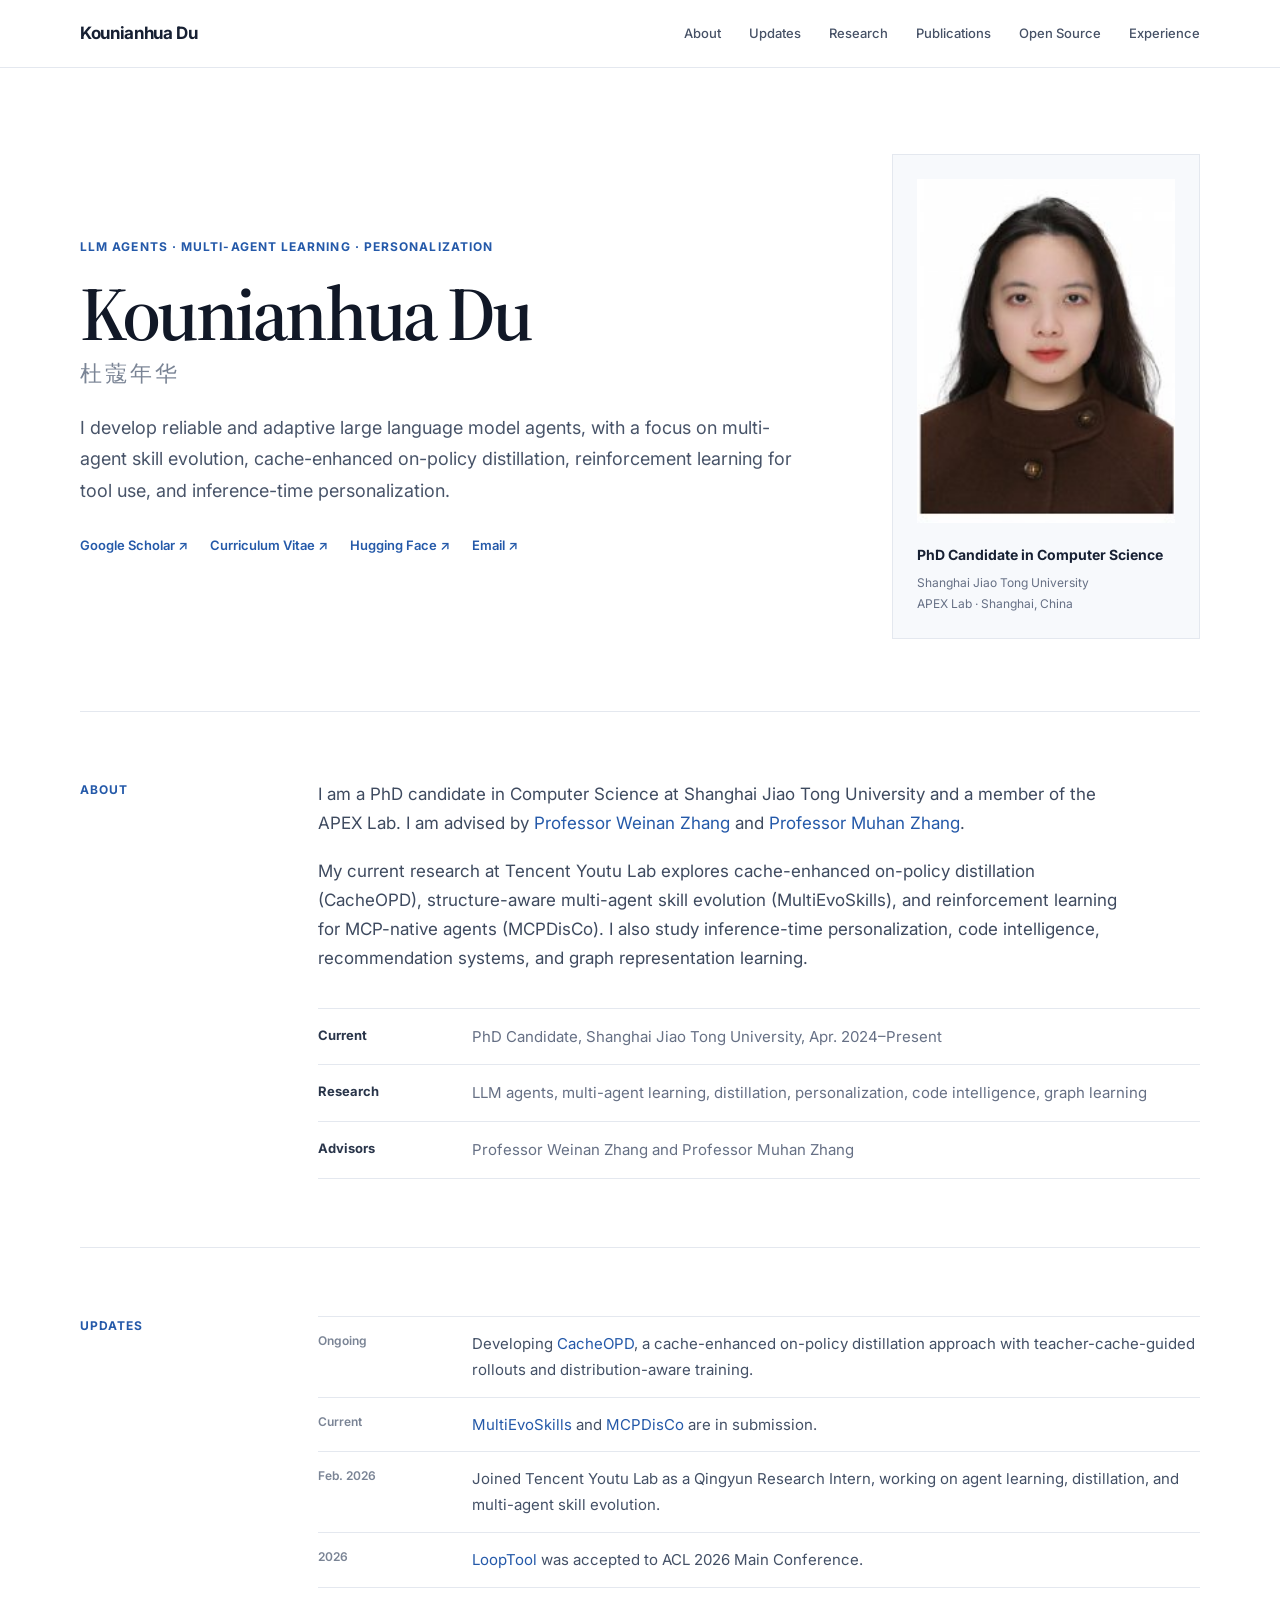
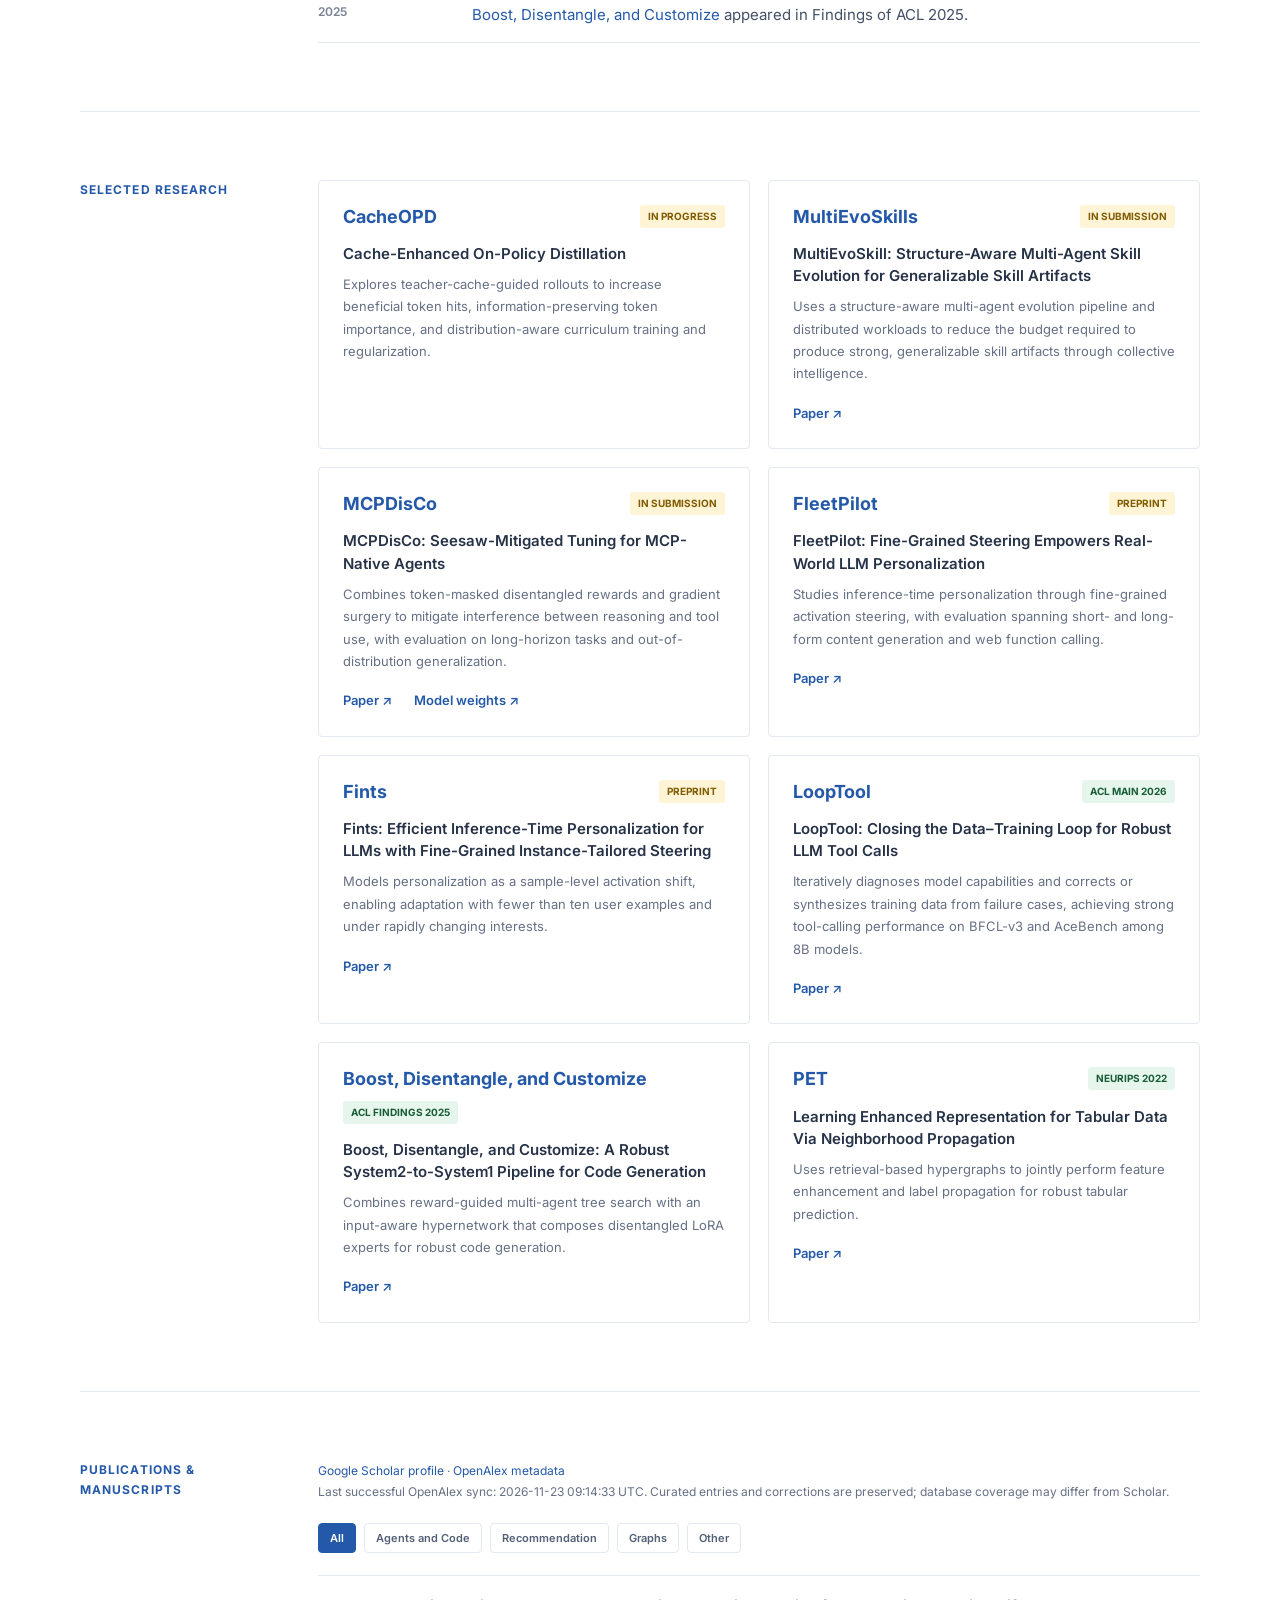
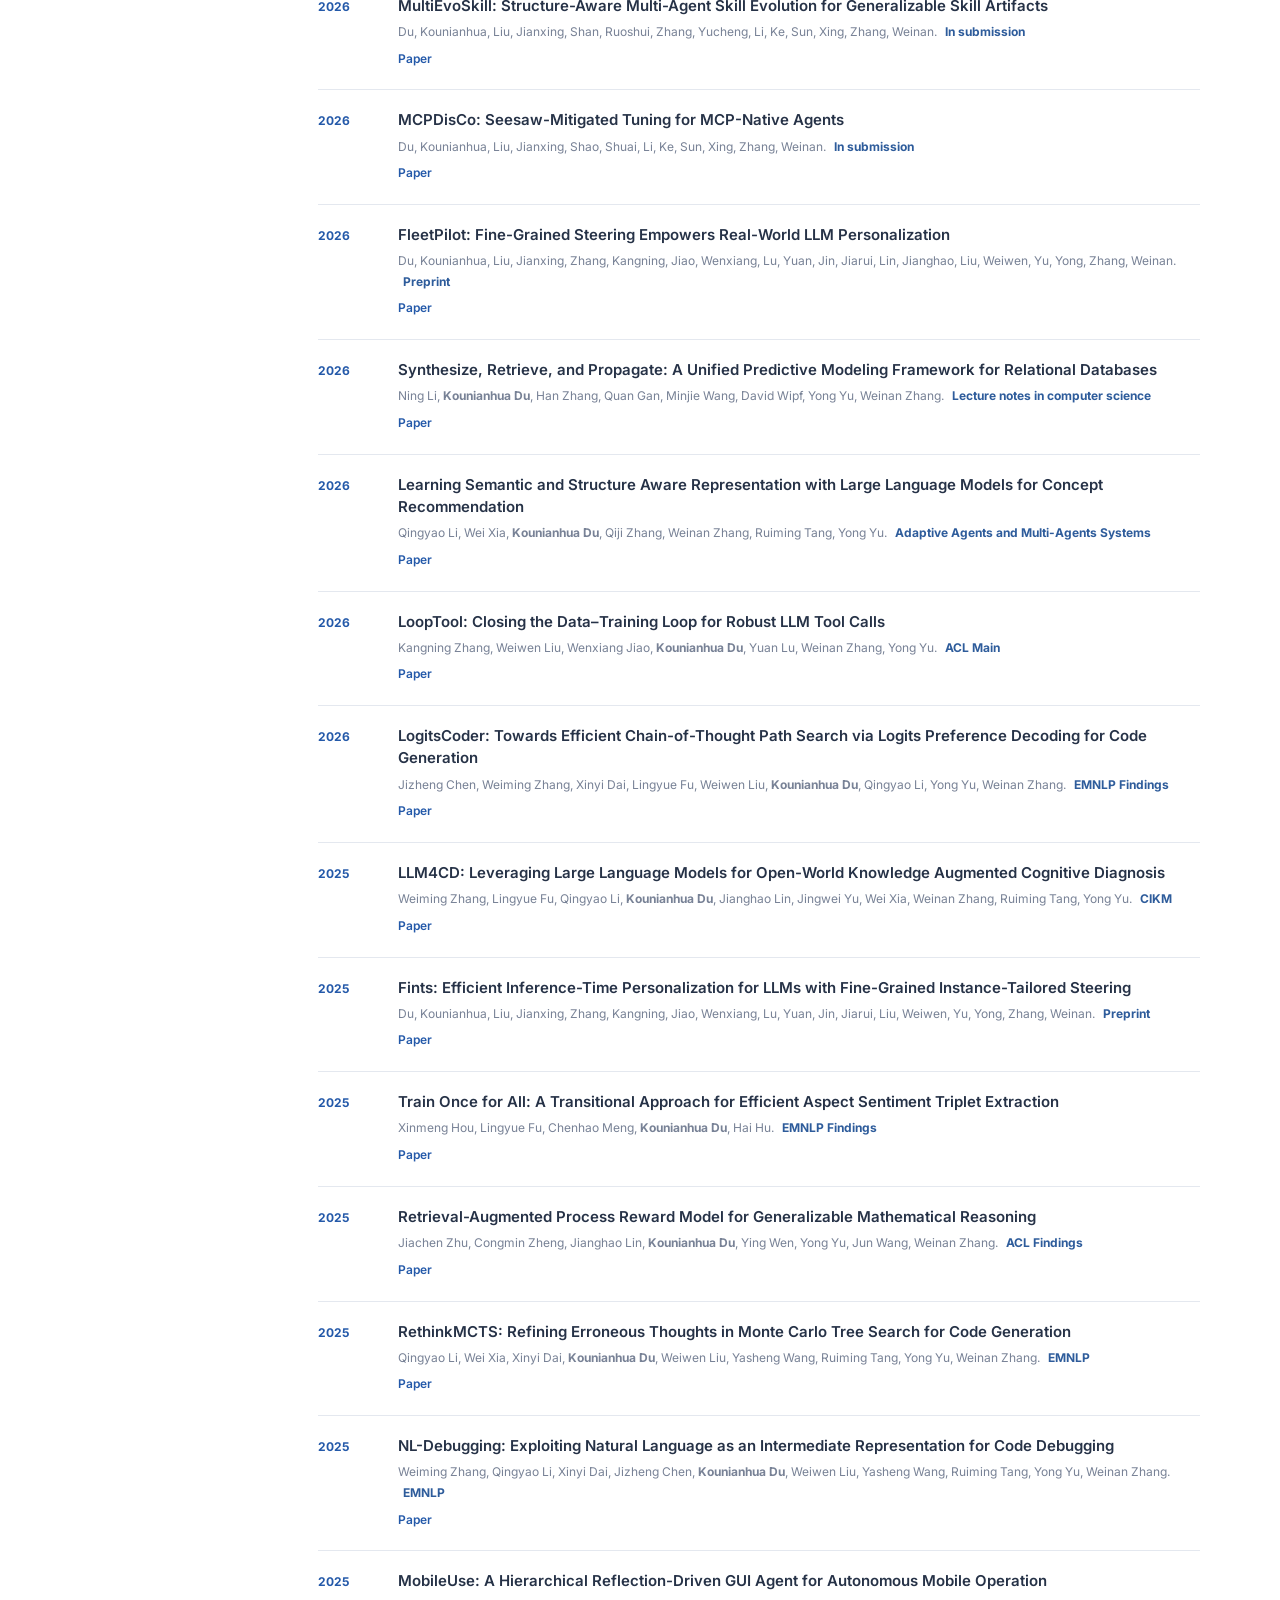
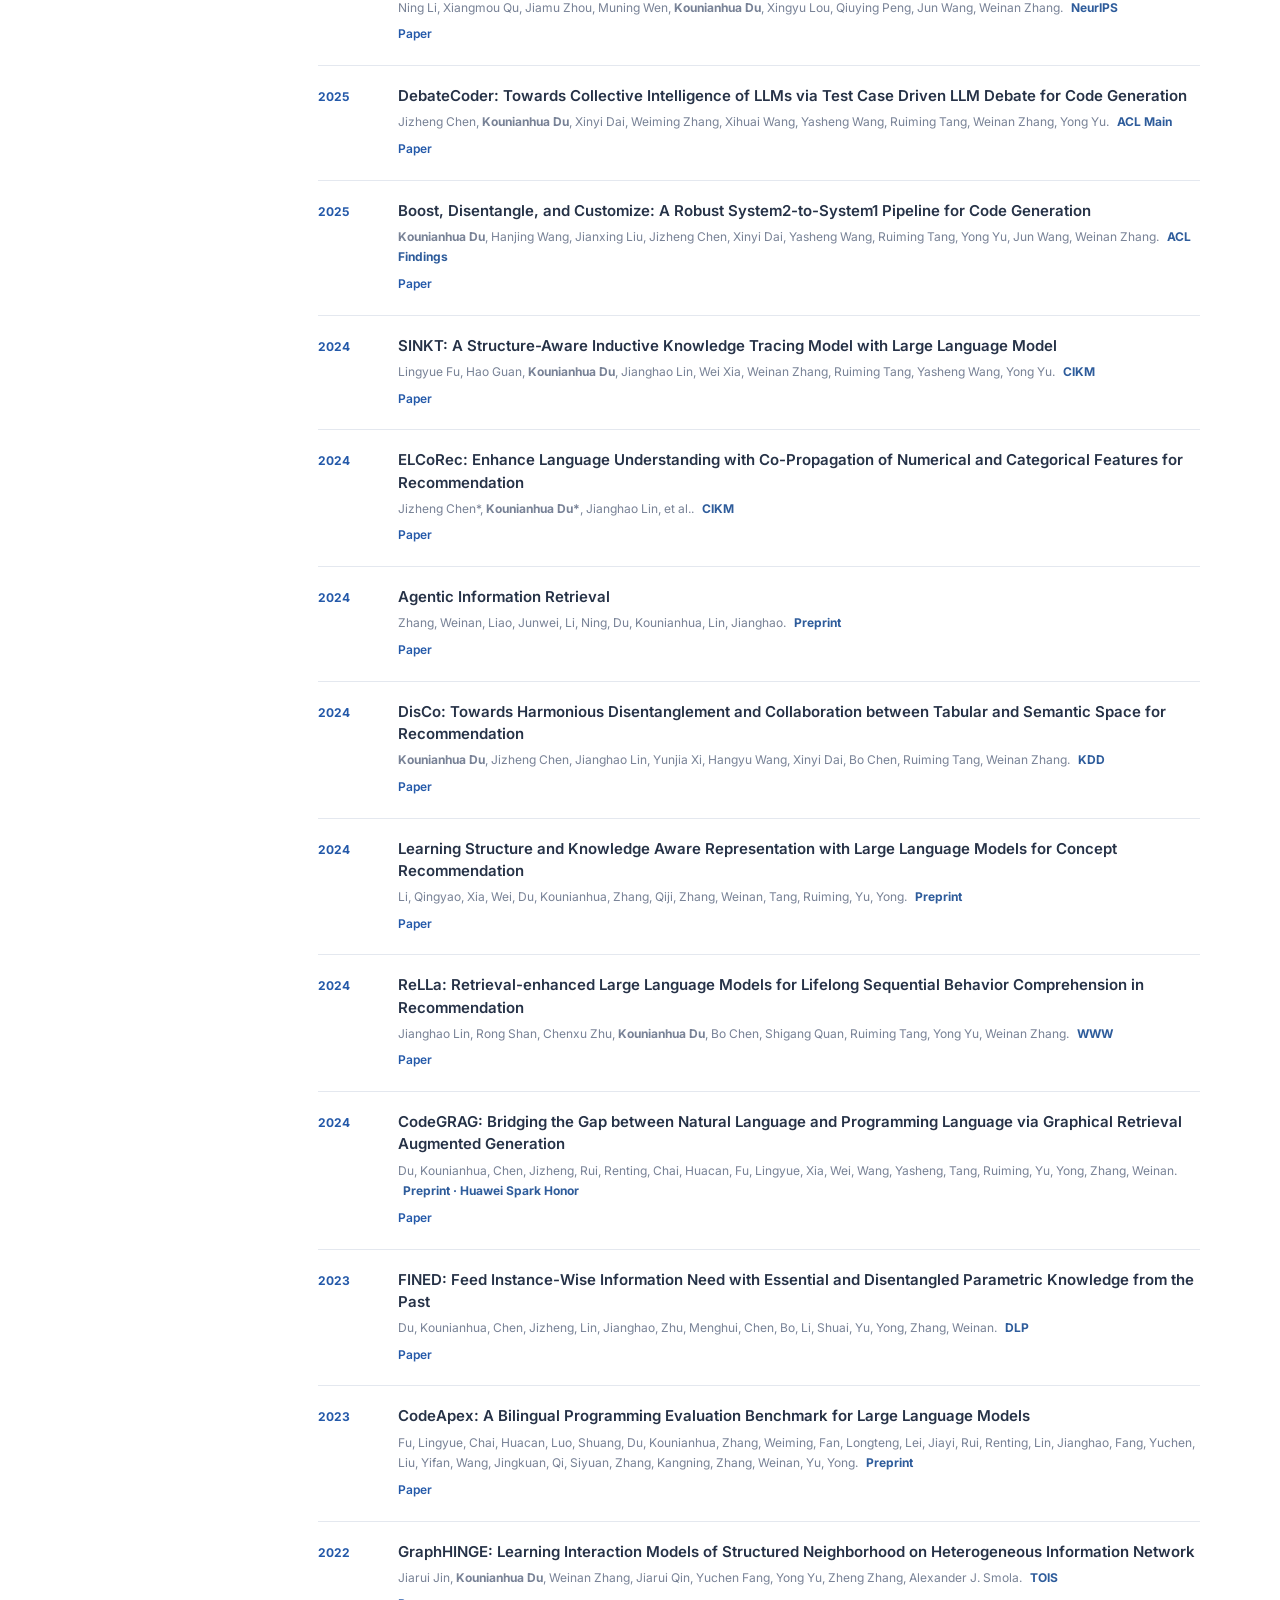
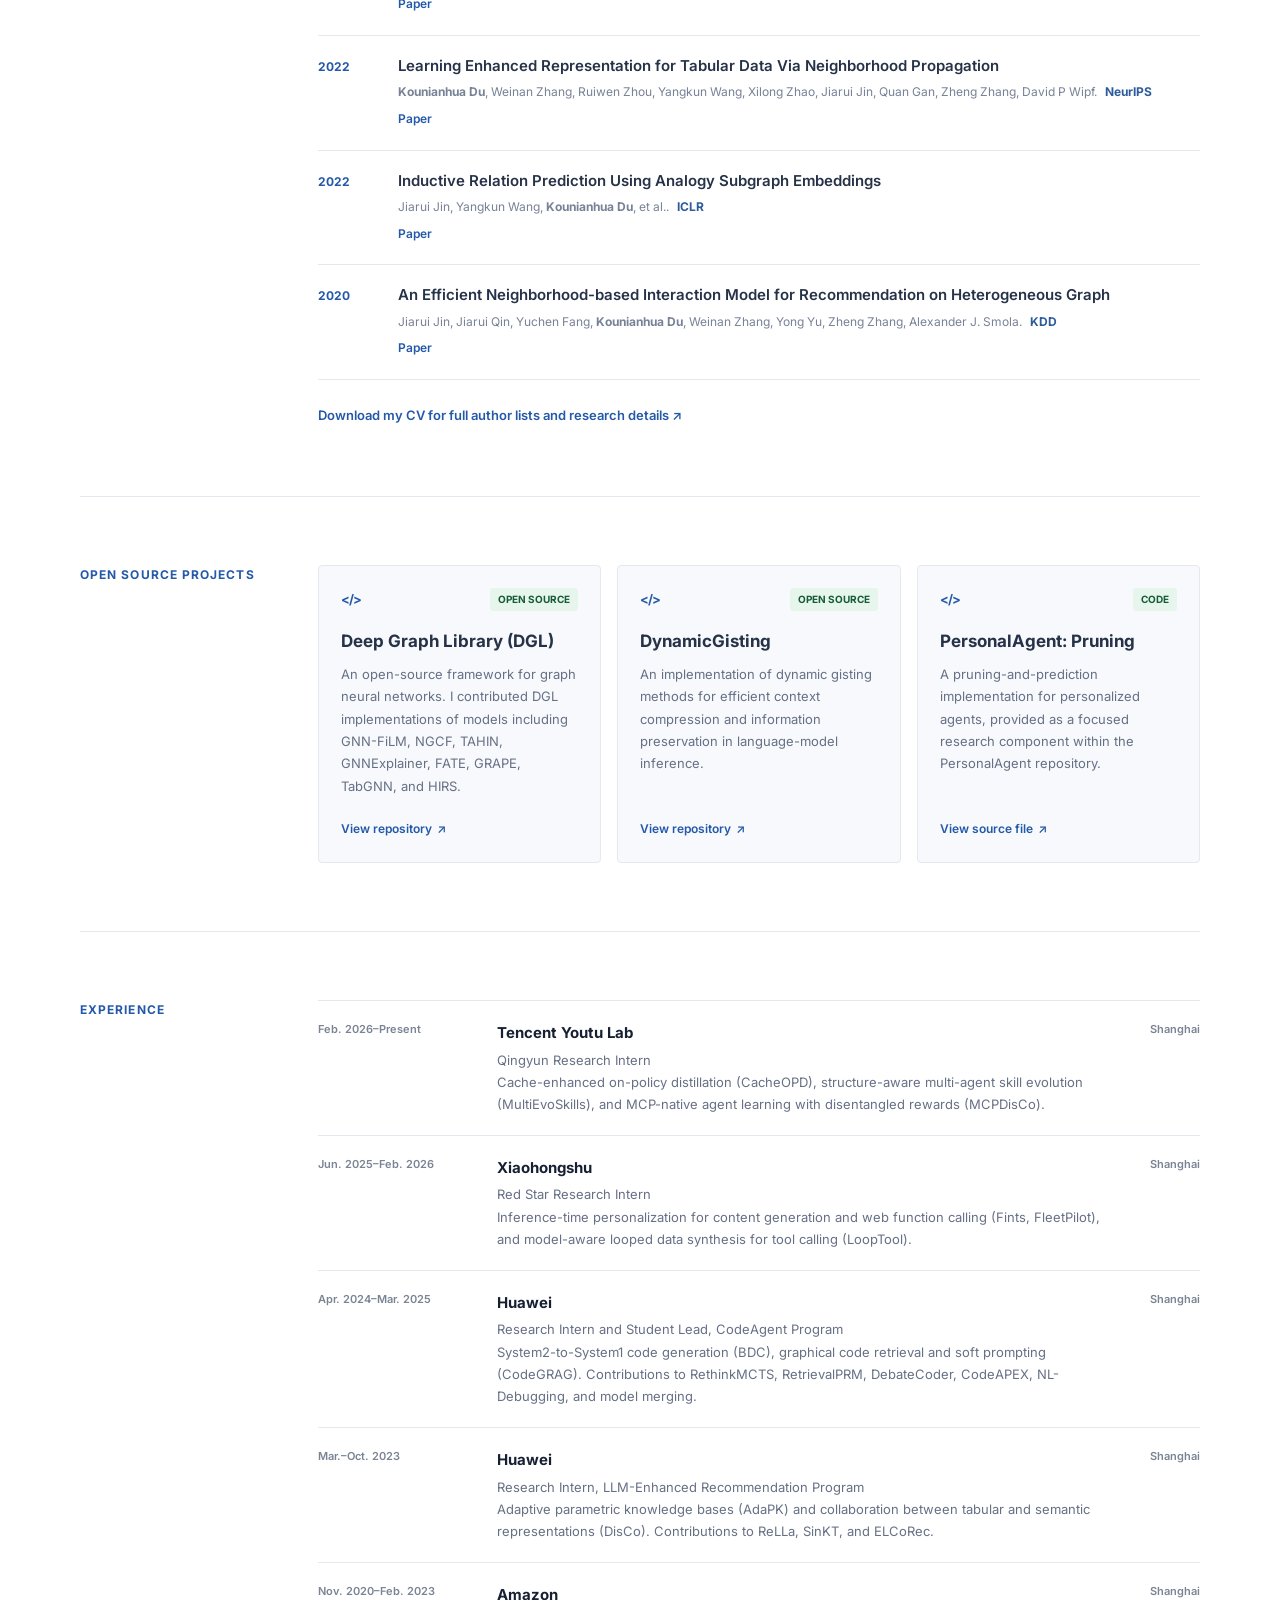
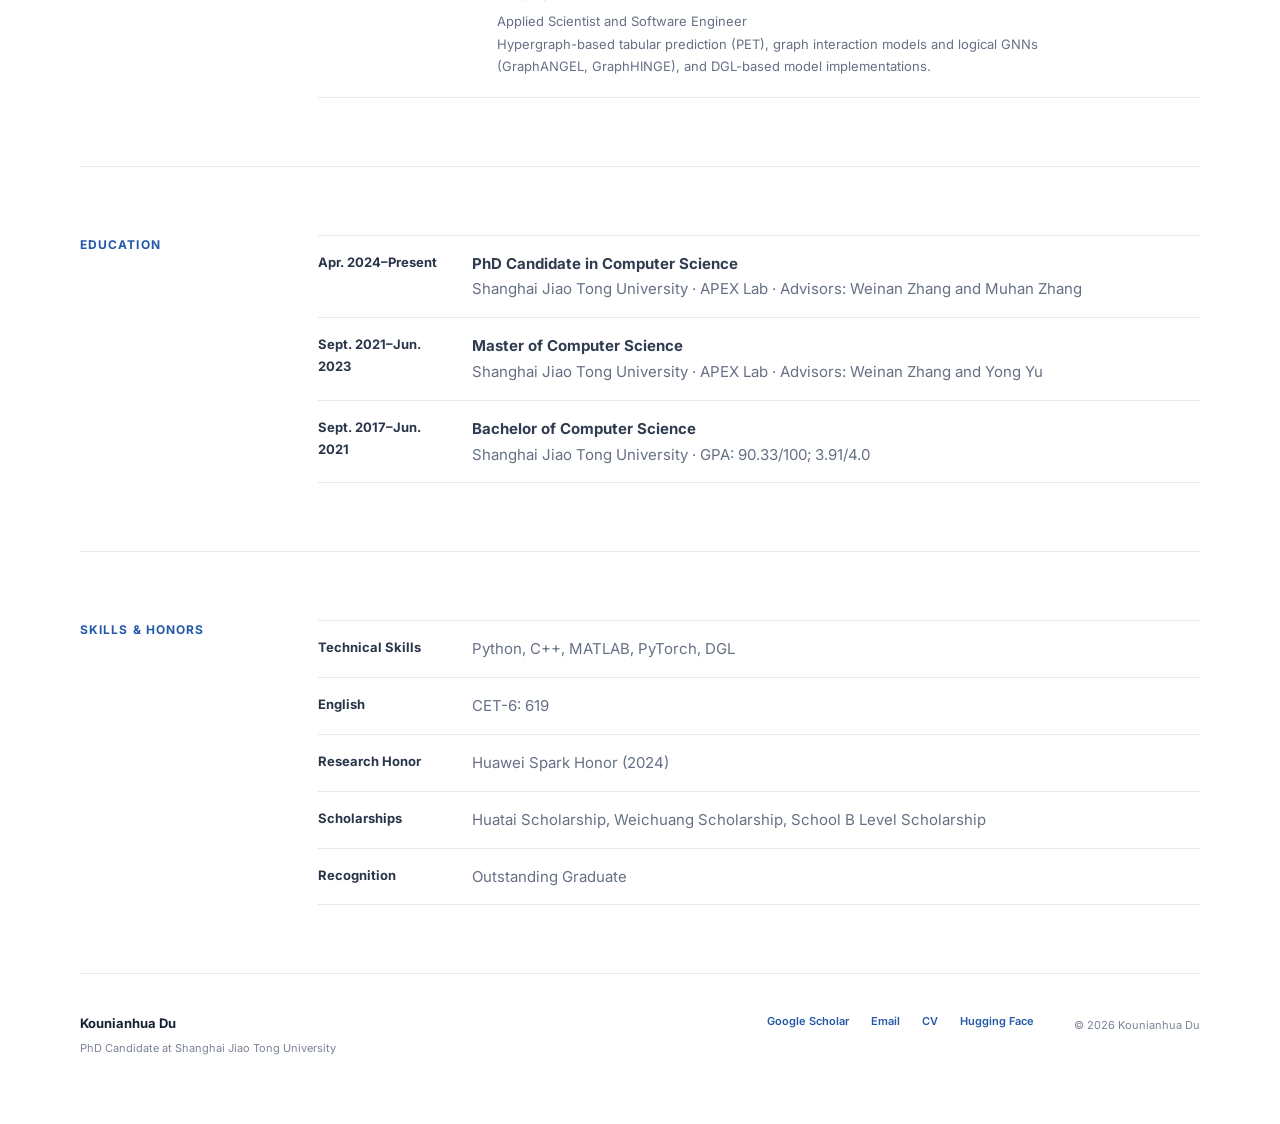
==== index.html @ 8c38c3d7 "Update publication metadata and static homepage" ====
<!doctype html>
<html lang="en">
<head>
  <meta charset="utf-8">
  <meta name="viewport" content="width=device-width,initial-scale=1">
  <meta name="description" content="Kounianhua Du is a PhD candidate in Computer Science at Shanghai Jiao Tong University. His research spans LLM agents, multi-agent skill evolution, on-policy distillation, inference-time personalization, code intelligence, recommendation, and graph learning.">
  <meta name="author" content="Kounianhua Du">
  <meta name="theme-color" content="#ffffff">
  <title>Kounianhua Du | PhD Candidate</title>
  <link rel="preconnect" href="https://fonts.googleapis.com">
  <link rel="preconnect" href="https://fonts.gstatic.com" crossorigin>
  <link href="https://fonts.googleapis.com/css2?family=Inter:wght@400;500;600;700&family=Source+Serif+4:opsz,wght@8..60,600&display=swap" rel="stylesheet">
  <link rel="stylesheet" href="styles.css">
</head>
<body>
  <a class="skip-link" href="#main">Skip to content</a>
  <header class="site-header">
    <div class="nav-shell">
      <a class="wordmark" href="#top">Kounianhua Du</a>
      <nav aria-label="Primary navigation">
        <a href="#about">About</a>
        <a href="#updates">Updates</a>
        <a href="#research">Research</a>
        <a href="#publications">Publications</a>
        <a href="#open-source">Open Source</a>
        <a href="#experience">Experience</a>
      </nav>
    </div>
  </header>

  <main id="main" class="page-shell">
    <section class="hero" id="top">
      <div class="hero-copy reveal">
        <p class="eyebrow">LLM Agents · Multi-Agent Learning · Personalization</p>
        <h1>Kounianhua Du</h1>
        <p class="name-cn">杜蔻年华</p>
        <p class="hero-lede">I develop reliable and adaptive large language model agents, with a focus on multi-agent skill evolution, cache-enhanced on-policy distillation, reinforcement learning for tool use, and inference-time personalization.</p>
        <div class="hero-links" aria-label="Profile links">
          <a href="https://scholar.google.com/citations?user=3iWnom0AAAAJ&amp;hl=en&amp;sortby=pubdate" target="_blank" rel="noreferrer">Google Scholar</a>
          <a href="assets/Kounianhua_Du_CV.pdf" target="_blank">Curriculum Vitae</a>
          <a href="https://huggingface.co/KounianhuaDu" target="_blank" rel="noreferrer">Hugging Face</a>
          <a href="mailto:kounianhuadu@sjtu.edu.cn">Email</a>
        </div>
      </div>
      <aside class="profile-card reveal" aria-label="Academic profile">
        <img class="profile-photo" src="assets/profile-photo.png" alt="Portrait of Kounianhua Du">
        <div>
          <strong>PhD Candidate in Computer Science</strong>
          <span>Shanghai Jiao Tong University</span>
          <span>APEX Lab · Shanghai, China</span>
        </div>
      </aside>
    </section>

    <section class="section-block" id="about">
      <div class="section-heading"><p>About</p></div>
      <div class="section-body about-body">
        <p>I am a PhD candidate in Computer Science at Shanghai Jiao Tong University and a member of the APEX Lab. I am advised by <a href="http://wnzhang.net/" target="_blank" rel="noreferrer">Professor Weinan Zhang</a> and <a href="https://muhanzhang.github.io/" target="_blank" rel="noreferrer">Professor Muhan Zhang</a>.</p>
        <p>My current research at Tencent Youtu Lab explores cache-enhanced on-policy distillation (CacheOPD), structure-aware multi-agent skill evolution (MultiEvoSkills), and reinforcement learning for MCP-native agents (MCPDisCo). I also study inference-time personalization, code intelligence, recommendation systems, and graph representation learning.</p>
        <div class="compact-list">
          <div><strong>Current</strong><span>PhD Candidate, Shanghai Jiao Tong University, Apr. 2024–Present</span></div>
          <div><strong>Research</strong><span>LLM agents, multi-agent learning, distillation, personalization, code intelligence, graph learning</span></div>
          <div><strong>Advisors</strong><span>Professor Weinan Zhang and Professor Muhan Zhang</span></div>
        </div>
      </div>
    </section>

    <section class="section-block" id="updates">
      <div class="section-heading"><p>Updates</p></div>
      <div class="section-body news-list">
        <article><time>Ongoing</time><p>Developing <a href="#cacheopd">CacheOPD</a>, a cache-enhanced on-policy distillation approach with teacher-cache-guided rollouts and distribution-aware training.</p></article>
        <article><time>Current</time><p><a href="#multievoskills">MultiEvoSkills</a> and <a href="https://arxiv.org/abs/2610.14956" target="_blank" rel="noreferrer">MCPDisCo</a> are in submission.</p></article>
        <article><time>Feb. 2026</time><p>Joined Tencent Youtu Lab as a Qingyun Research Intern, working on agent learning, distillation, and multi-agent skill evolution.</p></article>
        <article><time>2026</time><p><a href="https://arxiv.org/pdf/2511.09148" target="_blank" rel="noreferrer">LoopTool</a> was accepted to ACL 2026 Main Conference.</p></article>
        <article><time>2025</time><p><a href="https://arxiv.org/pdf/2502.12492" target="_blank" rel="noreferrer">Boost, Disentangle, and Customize</a> appeared in Findings of ACL 2025.</p></article>
      </div>
    </section>

    <section class="section-block" id="research">
      <div class="section-heading"><p>Selected Research</p></div>
      <div class="section-body projects-grid">
        <article class="project-card reveal" id="cacheopd">
          <div class="project-top"><h2>CacheOPD</h2><span class="tag preprint">In Progress</span></div>
          <p class="paper-title">Cache-Enhanced On-Policy Distillation</p>
          <p>Explores teacher-cache-guided rollouts to increase beneficial token hits, information-preserving token importance, and distribution-aware curriculum training and regularization.</p>
        </article>
        <article data-publication="multievoskills" class="project-card reveal" id="multievoskills">
          <div class="project-top"><h2>MultiEvoSkills</h2><span class="tag preprint">In submission</span></div>
          <p class="paper-title">MultiEvoSkill: Structure-Aware Multi-Agent Skill Evolution for Generalizable Skill Artifacts</p>
          <p>Uses a structure-aware multi-agent evolution pipeline and distributed workloads to reduce the budget required to produce strong, generalizable skill artifacts through collective intelligence.</p>
          <div class="inline-links"><a href="https://doi.org/10.48550/arxiv.2610.34260" target="_blank" rel="noreferrer">Paper</a></div>
        </article>
        <article data-publication="mcpdisco" class="project-card reveal">
          <div class="project-top"><h2>MCPDisCo</h2><span class="tag preprint">In submission</span></div>
          <p class="paper-title">MCPDisCo: Seesaw-Mitigated Tuning for MCP-Native Agents</p>
          <p>Combines token-masked disentangled rewards and gradient surgery to mitigate interference between reasoning and tool use, with evaluation on long-horizon tasks and out-of-distribution generalization.</p>
          <div class="inline-links"><a href="https://doi.org/10.48550/arxiv.2610.14956" target="_blank" rel="noreferrer">Paper</a><a href="https://huggingface.co/KounianhuaDu/MCP_rl" target="_blank" rel="noreferrer">Model weights</a></div>
        </article>
        <article data-publication="fleetpilot" class="project-card reveal">
          <div class="project-top"><h2>FleetPilot</h2><span class="tag preprint">Preprint</span></div>
          <p class="paper-title">FleetPilot: Fine-Grained Steering Empowers Real-World LLM Personalization</p>
          <p>Studies inference-time personalization through fine-grained activation steering, with evaluation spanning short- and long-form content generation and web function calling.</p>
          <div class="inline-links"><a href="https://doi.org/10.48550/arxiv.2610.14970" target="_blank" rel="noreferrer">Paper</a></div>
        </article>
        <article data-publication="fints" class="project-card reveal">
          <div class="project-top"><h2>Fints</h2><span class="tag preprint">Preprint</span></div>
          <p class="paper-title">Fints: Efficient Inference-Time Personalization for LLMs with Fine-Grained Instance-Tailored Steering</p>
          <p>Models personalization as a sample-level activation shift, enabling adaptation with fewer than ten user examples and under rapidly changing interests.</p>
          <div class="inline-links"><a href="https://doi.org/10.48550/arxiv.2510.27206" target="_blank" rel="noreferrer">Paper</a></div>
        </article>
        <article data-publication="looptool" class="project-card reveal">
          <div class="project-top"><h2>LoopTool</h2><span class="tag conference">ACL Main 2026</span></div>
          <p class="paper-title">LoopTool: Closing the Data–Training Loop for Robust LLM Tool Calls</p>
          <p>Iteratively diagnoses model capabilities and corrects or synthesizes training data from failure cases, achieving strong tool-calling performance on BFCL-v3 and AceBench among 8B models.</p>
          <div class="inline-links"><a href="https://doi.org/10.18653/v1/2026.acl-long.968" target="_blank" rel="noreferrer">Paper</a></div>
        </article>
        <article data-publication="bdc" class="project-card reveal">
          <div class="project-top"><h2>Boost, Disentangle, and Customize</h2><span class="tag conference">ACL Findings 2025</span></div>
          <p class="paper-title">Boost, Disentangle, and Customize: A Robust System2-to-System1 Pipeline for Code Generation</p>
          <p>Combines reward-guided multi-agent tree search with an input-aware hypernetwork that composes disentangled LoRA experts for robust code generation.</p>
          <div class="inline-links"><a href="https://doi.org/10.18653/v1/2025.findings-acl.833" target="_blank" rel="noreferrer">Paper</a></div>
        </article>
        <article data-publication="pet" class="project-card reveal">
          <div class="project-top"><h2>PET</h2><span class="tag conference">NeurIPS 2022</span></div>
          <p class="paper-title">Learning Enhanced Representation for Tabular Data Via Neighborhood Propagation</p>
          <p>Uses retrieval-based hypergraphs to jointly perform feature enhancement and label propagation for robust tabular prediction.</p>
          <div class="inline-links"><a href="https://doi.org/10.52202/068431-1191" target="_blank" rel="noreferrer">Paper</a></div>
        </article>
      </div>
    </section>

    <section class="section-block" id="publications">
      <div class="section-heading"><p>Publications &amp; Manuscripts</p></div>
      <div class="section-body">
        <p class="publication-source"><a href="https://scholar.google.com/citations?user=3iWnom0AAAAJ&amp;hl=en&amp;sortby=pubdate" target="_blank" rel="noreferrer">Google Scholar profile</a> · <a href="https://openalex.org/A5074618552" target="_blank" rel="noreferrer">OpenAlex metadata</a><br>Last successful OpenAlex sync: 2026-11-23 09:14:33 UTC. Curated entries and corrections are preserved; database coverage may differ from Scholar.</p>
        <div class="filters" role="group" aria-label="Filter publications">
          <button class="active" data-filter="all">All</button>
          <button data-filter="agents">Agents and Code</button>
          <button data-filter="recommendation">Recommendation</button>
          <button data-filter="graphs">Graphs</button>
          <button data-filter="other">Other</button>
        </div>
        <div class="publication-list">
          <article data-category="agents" data-publication-id="multievoskills"><time>2026</time><div><h3>MultiEvoSkill: Structure-Aware Multi-Agent Skill Evolution for Generalizable Skill Artifacts</h3><p>Du, Kounianhua, Liu, Jianxing, Shan, Ruoshui, Zhang, Yucheng, Li, Ke, Sun, Xing, Zhang, Weinan. <span>In submission</span></p><a href="https://doi.org/10.48550/arxiv.2610.34260" target="_blank" rel="noreferrer">Paper</a></div></article>
          <article data-category="agents" data-publication-id="mcpdisco"><time>2026</time><div><h3>MCPDisCo: Seesaw-Mitigated Tuning for MCP-Native Agents</h3><p>Du, Kounianhua, Liu, Jianxing, Shao, Shuai, Li, Ke, Sun, Xing, Zhang, Weinan. <span>In submission</span></p><a href="https://doi.org/10.48550/arxiv.2610.14956" target="_blank" rel="noreferrer">Paper</a></div></article>
          <article data-category="agents" data-publication-id="fleetpilot"><time>2026</time><div><h3>FleetPilot: Fine-Grained Steering Empowers Real-World LLM Personalization</h3><p>Du, Kounianhua, Liu, Jianxing, Zhang, Kangning, Jiao, Wenxiang, Lu, Yuan, Jin, Jiarui, Lin, Jianghao, Liu, Weiwen, Yu, Yong, Zhang, Weinan. <span>Preprint</span></p><a href="https://doi.org/10.48550/arxiv.2610.14970" target="_blank" rel="noreferrer">Paper</a></div></article>
          <article data-category="graphs" data-publication-id="W4416855228"><time>2026</time><div><h3>Synthesize, Retrieve, and Propagate: A Unified Predictive Modeling Framework for Relational Databases</h3><p>Ning Li, <strong>Kounianhua Du</strong>, Han Zhang, Quan Gan, Minjie Wang, David Wipf, Yong Yu, Weinan Zhang. <span>Lecture notes in computer science</span></p><a href="https://doi.org/10.1007/978-3-032-37670-1_33" target="_blank" rel="noreferrer">Paper</a></div></article>
          <article data-category="recommendation" data-publication-id="W7162258100"><time>2026</time><div><h3>Learning Semantic and Structure Aware Representation with Large Language Models for Concept Recommendation</h3><p>Qingyao Li, Wei Xia, <strong>Kounianhua Du</strong>, Qiji Zhang, Weinan Zhang, Ruiming Tang, Yong Yu. <span>Adaptive Agents and Multi-Agents Systems</span></p><a href="https://doi.org/10.65109/ckwm7360" target="_blank" rel="noreferrer">Paper</a></div></article>
          <article data-category="agents" data-publication-id="looptool"><time>2026</time><div><h3>LoopTool: Closing the Data–Training Loop for Robust LLM Tool Calls</h3><p>Kangning Zhang, Weiwen Liu, Wenxiang Jiao, <strong>Kounianhua Du</strong>, Yuan Lu, Weinan Zhang, Yong Yu. <span>ACL Main</span></p><a href="https://doi.org/10.18653/v1/2026.acl-long.968" target="_blank" rel="noreferrer">Paper</a></div></article>
          <article data-category="agents" data-publication-id="W7129447480"><time>2026</time><div><h3>LogitsCoder: Towards Efficient Chain-of-Thought Path Search via Logits Preference Decoding for Code Generation</h3><p>Jizheng Chen, Weiming Zhang, Xinyi Dai, Lingyue Fu, Weiwen Liu, <strong>Kounianhua Du</strong>, Qingyao Li, Yong Yu, Weinan Zhang. <span>EMNLP Findings</span></p><a href="https://doi.org/10.18653/2026.findings-emnlp.1527" target="_blank" rel="noreferrer">Paper</a></div></article>
          <article data-category="recommendation" data-publication-id="W4416017983"><time>2025</time><div><h3>LLM4CD: Leveraging Large Language Models for Open-World Knowledge Augmented Cognitive Diagnosis</h3><p>Weiming Zhang, Lingyue Fu, Qingyao Li, <strong>Kounianhua Du</strong>, Jianghao Lin, Jingwei Yu, Wei Xia, Weinan Zhang, Ruiming Tang, Yong Yu. <span>CIKM</span></p><a href="https://doi.org/10.1145/3746252.3761321" target="_blank" rel="noreferrer">Paper</a></div></article>
          <article data-category="agents" data-publication-id="fints"><time>2025</time><div><h3>Fints: Efficient Inference-Time Personalization for LLMs with Fine-Grained Instance-Tailored Steering</h3><p>Du, Kounianhua, Liu, Jianxing, Zhang, Kangning, Jiao, Wenxiang, Lu, Yuan, Jin, Jiarui, Liu, Weiwen, Yu, Yong, Zhang, Weinan. <span>Preprint</span></p><a href="https://doi.org/10.48550/arxiv.2510.27206" target="_blank" rel="noreferrer">Paper</a></div></article>
          <article data-category="other" data-publication-id="W4416035215"><time>2025</time><div><h3>Train Once for All: A Transitional Approach for Efficient Aspect Sentiment Triplet Extraction</h3><p>Xinmeng Hou, Lingyue Fu, Chenhao Meng, <strong>Kounianhua Du</strong>, Hai Hu. <span>EMNLP Findings</span></p><a href="https://doi.org/10.18653/v1/2025.findings-emnlp.355" target="_blank" rel="noreferrer">Paper</a></div></article>
          <article data-category="agents" data-publication-id="retrievalprm"><time>2025</time><div><h3>Retrieval-Augmented Process Reward Model for Generalizable Mathematical Reasoning</h3><p>Jiachen Zhu, Congmin Zheng, Jianghao Lin, <strong>Kounianhua Du</strong>, Ying Wen, Yong Yu, Jun Wang, Weinan Zhang. <span>ACL Findings</span></p><a href="https://doi.org/10.18653/v1/2025.findings-acl.444" target="_blank" rel="noreferrer">Paper</a></div></article>
          <article data-category="agents" data-publication-id="rethinkmcts"><time>2025</time><div><h3>RethinkMCTS: Refining Erroneous Thoughts in Monte Carlo Tree Search for Code Generation</h3><p>Qingyao Li, Wei Xia, Xinyi Dai, <strong>Kounianhua Du</strong>, Weiwen Liu, Yasheng Wang, Ruiming Tang, Yong Yu, Weinan Zhang. <span>EMNLP</span></p><a href="https://doi.org/10.18653/v1/2025.emnlp-main.410" target="_blank" rel="noreferrer">Paper</a></div></article>
          <article data-category="agents" data-publication-id="nl-debugging"><time>2025</time><div><h3>NL-Debugging: Exploiting Natural Language as an Intermediate Representation for Code Debugging</h3><p>Weiming Zhang, Qingyao Li, Xinyi Dai, Jizheng Chen, <strong>Kounianhua Du</strong>, Weiwen Liu, Yasheng Wang, Ruiming Tang, Yong Yu, Weinan Zhang. <span>EMNLP</span></p><a href="https://doi.org/10.18653/v1/2025.emnlp-main.80" target="_blank" rel="noreferrer">Paper</a></div></article>
          <article data-category="agents" data-publication-id="mobileuse"><time>2025</time><div><h3>MobileUse: A Hierarchical Reflection-Driven GUI Agent for Autonomous Mobile Operation</h3><p>Ning Li, Xiangmou Qu, Jiamu Zhou, Muning Wen, <strong>Kounianhua Du</strong>, Xingyu Lou, Qiuying Peng, Jun Wang, Weinan Zhang. <span>NeurIPS</span></p><a href="https://doi.org/10.52202/085713-1347" target="_blank" rel="noreferrer">Paper</a></div></article>
          <article data-category="agents" data-publication-id="debatecoder"><time>2025</time><div><h3>DebateCoder: Towards Collective Intelligence of LLMs via Test Case Driven LLM Debate for Code Generation</h3><p>Jizheng Chen, <strong>Kounianhua Du</strong>, Xinyi Dai, Weiming Zhang, Xihuai Wang, Yasheng Wang, Ruiming Tang, Weinan Zhang, Yong Yu. <span>ACL Main</span></p><a href="https://doi.org/10.18653/v1/2025.acl-long.589" target="_blank" rel="noreferrer">Paper</a></div></article>
          <article data-category="agents" data-publication-id="bdc"><time>2025</time><div><h3>Boost, Disentangle, and Customize: A Robust System2-to-System1 Pipeline for Code Generation</h3><p><strong>Kounianhua Du</strong>, Hanjing Wang, Jianxing Liu, Jizheng Chen, Xinyi Dai, Yasheng Wang, Ruiming Tang, Yong Yu, Jun Wang, Weinan Zhang. <span>ACL Findings</span></p><a href="https://doi.org/10.18653/v1/2025.findings-acl.833" target="_blank" rel="noreferrer">Paper</a></div></article>
          <article data-category="recommendation" data-publication-id="sinkt"><time>2024</time><div><h3>SINKT: A Structure-Aware Inductive Knowledge Tracing Model with Large Language Model</h3><p>Lingyue Fu, Hao Guan, <strong>Kounianhua Du</strong>, Jianghao Lin, Wei Xia, Weinan Zhang, Ruiming Tang, Yasheng Wang, Yong Yu. <span>CIKM</span></p><a href="https://doi.org/10.1145/3627673.3679760" target="_blank" rel="noreferrer">Paper</a></div></article>
          <article data-category="recommendation" data-publication-id="elcorec"><time>2024</time><div><h3>ELCoRec: Enhance Language Understanding with Co-Propagation of Numerical and Categorical Features for Recommendation</h3><p>Jizheng Chen*, <strong>Kounianhua Du*</strong>, Jianghao Lin, et al.. <span>CIKM</span></p><a href="https://doi.org/10.1145/3627673.3679789" target="_blank" rel="noreferrer">Paper</a></div></article>
          <article data-category="agents" data-publication-id="agentic-ir"><time>2024</time><div><h3>Agentic Information Retrieval</h3><p>Zhang, Weinan, Liao, Junwei, Li, Ning, Du, Kounianhua, Lin, Jianghao. <span>Preprint</span></p><a href="https://doi.org/10.48550/arxiv.2410.09713" target="_blank" rel="noreferrer">Paper</a></div></article>
          <article data-category="recommendation" data-publication-id="disco"><time>2024</time><div><h3>DisCo: Towards Harmonious Disentanglement and Collaboration between Tabular and Semantic Space for Recommendation</h3><p><strong>Kounianhua Du</strong>, Jizheng Chen, Jianghao Lin, Yunjia Xi, Hangyu Wang, Xinyi Dai, Bo Chen, Ruiming Tang, Weinan Zhang. <span>KDD</span></p><a href="https://doi.org/10.1145/3637528.3672008" target="_blank" rel="noreferrer">Paper</a></div></article>
          <article data-category="recommendation" data-publication-id="W4398230050"><time>2024</time><div><h3>Learning Structure and Knowledge Aware Representation with Large Language Models for Concept Recommendation</h3><p>Li, Qingyao, Xia, Wei, Du, Kounianhua, Zhang, Qiji, Zhang, Weinan, Tang, Ruiming, Yu, Yong. <span>Preprint</span></p><a href="https://doi.org/10.48550/arxiv.2405.12442" target="_blank" rel="noreferrer">Paper</a></div></article>
          <article data-category="recommendation" data-publication-id="rella"><time>2024</time><div><h3>ReLLa: Retrieval-enhanced Large Language Models for Lifelong Sequential Behavior Comprehension in Recommendation</h3><p>Jianghao Lin, Rong Shan, Chenxu Zhu, <strong>Kounianhua Du</strong>, Bo Chen, Shigang Quan, Ruiming Tang, Yong Yu, Weinan Zhang. <span>WWW</span></p><a href="https://doi.org/10.1145/3589334.3645467" target="_blank" rel="noreferrer">Paper</a></div></article>
          <article data-category="agents" data-publication-id="codegrag"><time>2024</time><div><h3>CodeGRAG: Bridging the Gap between Natural Language and Programming Language via Graphical Retrieval Augmented Generation</h3><p>Du, Kounianhua, Chen, Jizheng, Rui, Renting, Chai, Huacan, Fu, Lingyue, Xia, Wei, Wang, Yasheng, Tang, Ruiming, Yu, Yong, Zhang, Weinan. <span>Preprint · Huawei Spark Honor</span></p><a href="https://doi.org/10.48550/arxiv.2405.02355" target="_blank" rel="noreferrer">Paper</a></div></article>
          <article data-category="recommendation" data-publication-id="fined"><time>2023</time><div><h3>FINED: Feed Instance-Wise Information Need with Essential and Disentangled Parametric Knowledge from the Past</h3><p>Du, Kounianhua, Chen, Jizheng, Lin, Jianghao, Zhu, Menghui, Chen, Bo, Li, Shuai, Yu, Yong, Zhang, Weinan. <span>DLP</span></p><a href="https://doi.org/10.48550/arxiv.2406.00012" target="_blank" rel="noreferrer">Paper</a></div></article>
          <article data-category="agents" data-publication-id="codeapex"><time>2023</time><div><h3>CodeApex: A Bilingual Programming Evaluation Benchmark for Large Language Models</h3><p>Fu, Lingyue, Chai, Huacan, Luo, Shuang, Du, Kounianhua, Zhang, Weiming, Fan, Longteng, Lei, Jiayi, Rui, Renting, Lin, Jianghao, Fang, Yuchen, Liu, Yifan, Wang, Jingkuan, Qi, Siyuan, Zhang, Kangning, Zhang, Weinan, Yu, Yong. <span>Preprint</span></p><a href="https://doi.org/10.48550/arxiv.2309.01940" target="_blank" rel="noreferrer">Paper</a></div></article>
          <article data-category="graphs" data-publication-id="graphhinge"><time>2022</time><div><h3>GraphHINGE: Learning Interaction Models of Structured Neighborhood on Heterogeneous Information Network</h3><p>Jiarui Jin, <strong>Kounianhua Du</strong>, Weinan Zhang, Jiarui Qin, Yuchen Fang, Yong Yu, Zheng Zhang, Alexander J. Smola. <span>TOIS</span></p><a href="https://doi.org/10.1145/3472956" target="_blank" rel="noreferrer">Paper</a></div></article>
          <article data-category="graphs" data-publication-id="pet"><time>2022</time><div><h3>Learning Enhanced Representation for Tabular Data Via Neighborhood Propagation</h3><p><strong>Kounianhua Du</strong>, Weinan Zhang, Ruiwen Zhou, Yangkun Wang, Xilong Zhao, Jiarui Jin, Quan Gan, Zheng Zhang, David P Wipf. <span>NeurIPS</span></p><a href="https://doi.org/10.52202/068431-1191" target="_blank" rel="noreferrer">Paper</a></div></article>
          <article data-category="graphs" data-publication-id="graphangel"><time>2022</time><div><h3>Inductive Relation Prediction Using Analogy Subgraph Embeddings</h3><p>Jiarui Jin, Yangkun Wang, <strong>Kounianhua Du</strong>, et al.. <span>ICLR</span></p><a href="https://openreview.net/pdf?id=PTRo58zPt3P" target="_blank" rel="noreferrer">Paper</a></div></article>
          <article data-category="graphs" data-publication-id="graph-interaction"><time>2020</time><div><h3>An Efficient Neighborhood-based Interaction Model for Recommendation on Heterogeneous Graph</h3><p>Jiarui Jin, Jiarui Qin, Yuchen Fang, <strong>Kounianhua Du</strong>, Weinan Zhang, Yong Yu, Zheng Zhang, Alexander J. Smola. <span>KDD</span></p><a href="https://doi.org/10.1145/3394486.3403050" target="_blank" rel="noreferrer">Paper</a></div></article>
        </div>
        <p class="section-link"><a href="assets/Kounianhua_Du_CV.pdf" target="_blank">Download my CV for full author lists and research details</a></p>
      </div>
    </section>

    <section class="section-block" id="open-source">
      <div class="section-heading"><p>Open Source Projects</p></div>
      <div class="section-body repository-grid">
        <article class="repository-card reveal">
          <div class="repository-header">
            <span class="repo-icon" aria-hidden="true">&lt;/&gt;</span>
            <span class="tag open-source-tag">Open Source</span>
          </div>
          <h2>Deep Graph Library (DGL)</h2>
          <p>An open-source framework for graph neural networks. I contributed DGL implementations of models including GNN-FiLM, NGCF, TAHIN, GNNExplainer, FATE, GRAPE, TabGNN, and HIRS.</p>
          <a class="repo-link" href="https://github.com/dmlc/dgl" target="_blank" rel="noreferrer">View repository <span aria-hidden="true">↗</span></a>
        </article>
        <article class="repository-card reveal">
          <div class="repository-header">
            <span class="repo-icon" aria-hidden="true">&lt;/&gt;</span>
            <span class="tag open-source-tag">Open Source</span>
          </div>
          <h2>DynamicGisting</h2>
          <p>An implementation of dynamic gisting methods for efficient context compression and information preservation in language-model inference.</p>
          <a class="repo-link" href="https://github.com/KounianhuaDu/DynamicGisting" target="_blank" rel="noreferrer">View repository <span aria-hidden="true">↗</span></a>
        </article>
        <article class="repository-card reveal">
          <div class="repository-header">
            <span class="repo-icon" aria-hidden="true">&lt;/&gt;</span>
            <span class="tag open-source-tag">Code</span>
          </div>
          <h2>PersonalAgent: Pruning</h2>
          <p>A pruning-and-prediction implementation for personalized agents, provided as a focused research component within the PersonalAgent repository.</p>
          <a class="repo-link" href="https://github.com/KounianhuaDu/PersonalAgent/blob/master/prune_and_predict.py" target="_blank" rel="noreferrer">View source file <span aria-hidden="true">↗</span></a>
        </article>
      </div>
    </section>

    <section class="section-block" id="experience">
      <div class="section-heading"><p>Experience</p></div>
      <div class="section-body experience-list">
        <article><time>Feb. 2026–Present</time><div><h2>Tencent Youtu Lab</h2><p>Qingyun Research Intern</p><p>Cache-enhanced on-policy distillation (CacheOPD), structure-aware multi-agent skill evolution (MultiEvoSkills), and MCP-native agent learning with disentangled rewards (MCPDisCo).</p></div><span>Shanghai</span></article>
        <article><time>Jun. 2025–Feb. 2026</time><div><h2>Xiaohongshu</h2><p>Red Star Research Intern</p><p>Inference-time personalization for content generation and web function calling (Fints, FleetPilot), and model-aware looped data synthesis for tool calling (LoopTool).</p></div><span>Shanghai</span></article>
        <article><time>Apr. 2024–Mar. 2025</time><div><h2>Huawei</h2><p>Research Intern and Student Lead, CodeAgent Program</p><p>System2-to-System1 code generation (BDC), graphical code retrieval and soft prompting (CodeGRAG). Contributions to RethinkMCTS, RetrievalPRM, DebateCoder, CodeAPEX, NL-Debugging, and model merging.</p></div><span>Shanghai</span></article>
        <article><time>Mar.–Oct. 2023</time><div><h2>Huawei</h2><p>Research Intern, LLM-Enhanced Recommendation Program</p><p>Adaptive parametric knowledge bases (AdaPK) and collaboration between tabular and semantic representations (DisCo). Contributions to ReLLa, SinKT, and ELCoRec.</p></div><span>Shanghai</span></article>
        <article><time>Nov. 2020–Feb. 2023</time><div><h2>Amazon</h2><p>Applied Scientist and Software Engineer</p><p>Hypergraph-based tabular prediction (PET), graph interaction models and logical GNNs (GraphANGEL, GraphHINGE), and DGL-based model implementations.</p></div><span>Shanghai</span></article>
      </div>
    </section>

    <section class="section-block" id="education">
      <div class="section-heading"><p>Education</p></div>
      <div class="section-body compact-list education-list">
        <div><strong>Apr. 2024–Present</strong><span><b>PhD Candidate in Computer Science</b><br>Shanghai Jiao Tong University · APEX Lab · Advisors: Weinan Zhang and Muhan Zhang</span></div>
        <div><strong>Sept. 2021–Jun. 2023</strong><span><b>Master of Computer Science</b><br>Shanghai Jiao Tong University · APEX Lab · Advisors: Weinan Zhang and Yong Yu</span></div>
        <div><strong>Sept. 2017–Jun. 2021</strong><span><b>Bachelor of Computer Science</b><br>Shanghai Jiao Tong University · GPA: 90.33/100; 3.91/4.0</span></div>
      </div>
    </section>

    <section class="section-block" id="skills-honors">
      <div class="section-heading"><p>Skills &amp; Honors</p></div>
      <div class="section-body compact-list education-list">
        <div><strong>Technical Skills</strong><span>Python, C++, MATLAB, PyTorch, DGL</span></div>
        <div><strong>English</strong><span>CET-6: 619</span></div>
        <div><strong>Research Honor</strong><span>Huawei Spark Honor (2024)</span></div>
        <div><strong>Scholarships</strong><span>Huatai Scholarship, Weichuang Scholarship, School B Level Scholarship</span></div>
        <div><strong>Recognition</strong><span>Outstanding Graduate</span></div>
      </div>
    </section>
  </main>

  <footer class="site-footer">
    <div><strong>Kounianhua Du</strong><p>PhD Candidate at Shanghai Jiao Tong University</p></div>
    <div class="footer-links"><a href="https://scholar.google.com/citations?user=3iWnom0AAAAJ&amp;hl=en&amp;sortby=pubdate" target="_blank" rel="noreferrer">Google Scholar</a><a href="mailto:kounianhuadu@sjtu.edu.cn">Email</a><a href="assets/Kounianhua_Du_CV.pdf" target="_blank">CV</a><a href="https://huggingface.co/KounianhuaDu" target="_blank" rel="noreferrer">Hugging Face</a></div>
    <p>© <span id="year"></span> Kounianhua Du</p>
  </footer>
  <script src="script.js"></script>
</body>
</html>
---- styles.css ----
:root {
  --ink: #172033;
  --muted: #667085;
  --blue: #2459a9;
  --blue-dark: #173f7a;
  --blue-soft: #eff5ff;
  --line: #e4e8ef;
  --surface: #f7f9fc;
  --white: #ffffff;
  --serif: "Source Serif 4", Georgia, serif;
  --sans: "Inter", Arial, sans-serif;
}

* { box-sizing: border-box; }
html { scroll-behavior: smooth; scroll-padding-top: 82px; }
body { margin: 0; background: var(--white); color: var(--ink); font: 15px/1.72 var(--sans); }
a { color: var(--blue); text-decoration: none; }
a:hover { color: var(--blue-dark); text-decoration: underline; text-underline-offset: 3px; }
a:focus-visible, button:focus-visible { outline: 3px solid #8bb8ff; outline-offset: 3px; }
.skip-link { position: fixed; top: -60px; left: 18px; z-index: 100; padding: 10px 14px; background: var(--ink); color: white; }
.skip-link:focus { top: 12px; }

.site-header { position: sticky; top: 0; z-index: 30; height: 68px; background: rgba(255,255,255,.95); border-bottom: 1px solid var(--line); backdrop-filter: blur(10px); }
.nav-shell { width: min(1120px, calc(100% - 44px)); height: 100%; margin: auto; display: flex; align-items: center; justify-content: space-between; gap: 28px; }
.wordmark { color: var(--ink); font-size: 17px; font-weight: 700; letter-spacing: -.02em; }
.wordmark:hover { text-decoration: none; }
.site-header nav { display: flex; gap: 28px; }
.site-header nav a { color: #465166; font-size: 13px; font-weight: 500; }
.site-header nav a:hover { color: var(--blue); text-decoration: none; }

.page-shell { width: min(1120px, calc(100% - 44px)); margin: auto; }
.hero { min-height: 485px; padding: 86px 0 72px; display: grid; grid-template-columns: minmax(0, 1.55fr) minmax(280px, .65fr); gap: 78px; align-items: center; border-bottom: 1px solid var(--line); }
.eyebrow { margin: 0 0 18px; color: var(--blue); font-size: 12px; font-weight: 700; letter-spacing: .09em; text-transform: uppercase; }
.hero h1 { margin: 0; font: 600 clamp(48px, 7vw, 76px)/1.02 var(--serif); letter-spacing: -.045em; color: #111827; }
.name-cn { margin: 5px 0 23px; color: #7a8495; font: 500 22px var(--serif); letter-spacing: .14em; }
.hero-lede { max-width: 720px; margin: 0; color: #485469; font-size: 18px; line-height: 1.75; }
.hero-links, .inline-links, .footer-links { display: flex; flex-wrap: wrap; gap: 10px 22px; }
.hero-links { margin-top: 28px; }
.hero-links a, .inline-links a, .section-link a { font-size: 13px; font-weight: 600; }
.hero-links a::after, .inline-links a::after, .section-link a::after { content: " ↗"; }
.profile-card { padding: 24px; border: 1px solid var(--line); background: var(--surface); }
.profile-photo { display: block; width: 100%; aspect-ratio: 3/4; margin-bottom: 20px; object-fit: cover; object-position: center top; }
.profile-card strong, .profile-card span { display: block; }
.profile-card strong { margin-bottom: 6px; font-size: 14px; }
.profile-card span { color: var(--muted); font-size: 12px; }

.section-block { display: grid; grid-template-columns: 190px minmax(0, 1fr); gap: 48px; padding: 68px 0; border-bottom: 1px solid var(--line); }
.section-heading p { position: sticky; top: 94px; margin: 0; color: var(--blue); font-size: 12px; font-weight: 700; letter-spacing: .09em; text-transform: uppercase; }
.section-body { min-width: 0; }
.about-body > p { max-width: 800px; margin: 0 0 18px; font-size: 17px; color: #3e4a5f; }
.compact-list { margin-top: 34px; border-top: 1px solid var(--line); }
.compact-list > div { display: grid; grid-template-columns: 130px 1fr; gap: 24px; padding: 15px 0; border-bottom: 1px solid var(--line); }
.compact-list strong { color: #29354a; font-size: 13px; }
.compact-list span { color: var(--muted); }

.news-list { border-top: 1px solid var(--line); }
.news-list article { display: grid; grid-template-columns: 130px 1fr; gap: 24px; padding: 14px 0; border-bottom: 1px solid var(--line); }
.news-list time { color: #7a8495; font-size: 12px; font-weight: 600; }
.news-list p { margin: 0; color: #435066; }

.projects-grid { display: grid; grid-template-columns: repeat(2, 1fr); gap: 18px; }
.project-card { padding: 24px; border: 1px solid var(--line); border-radius: 4px; background: var(--white); transition: border-color .2s, box-shadow .2s, transform .2s; }
.project-card:hover { border-color: #c2d4ef; box-shadow: 0 10px 30px rgba(37,74,125,.08); transform: translateY(-2px); }
.project-top { display: flex; flex-wrap: wrap; justify-content: space-between; align-items: flex-start; gap: 10px 18px; }
.project-top h2 { margin: 0; color: var(--blue); font-size: 18px; line-height: 1.3; }
.tag { flex: 0 0 auto; padding: 3px 8px; border-radius: 3px; font-size: 10px; font-weight: 700; text-transform: uppercase; }
.tag.preprint { color: #805b00; background: #fff5d6; }
.tag.conference { color: #175b37; background: #e7f6ed; }
.paper-title { margin: 15px 0 8px; color: #263247; font-weight: 600; line-height: 1.48; }
.project-card > p:not(.paper-title) { margin: 0; color: var(--muted); font-size: 13px; }
.inline-links { margin-top: 17px; }
.project-top .tag { max-width: 100%; overflow-wrap: anywhere; }
.publication-source { margin: 0 0 20px; color: var(--muted); font-size: 12px; line-height: 1.8; }

.filters { display: flex; flex-wrap: wrap; gap: 8px; margin-bottom: 22px; }
.filters button { padding: 7px 11px; border: 1px solid var(--line); border-radius: 4px; color: #536075; background: white; font: 600 11px var(--sans); cursor: pointer; }
.filters button:hover, .filters button.active { border-color: var(--blue); color: white; background: var(--blue); }
.publication-list { border-top: 1px solid var(--line); }
.publication-list article { display: grid; grid-template-columns: 58px 1fr; gap: 22px; padding: 19px 0; border-bottom: 1px solid var(--line); }
.publication-list article.hidden { display: none; }
.publication-list time { padding-top: 2px; color: var(--blue); font-size: 12px; font-weight: 700; }
.publication-list h3 { margin: 0 0 5px; color: #263247; font: 600 15px/1.48 var(--sans); }
.publication-list p { margin: 0; color: #788296; font-size: 12px; }
.publication-list p span { margin-left: 5px; color: #2e5c9b; font-weight: 700; }
.publication-list article a { display: inline-block; margin-top: 6px; font-size: 12px; font-weight: 600; }
.section-link { margin: 22px 0 0; }

.repository-grid { display: grid; grid-template-columns: repeat(3, 1fr); gap: 16px; }
.repository-card { min-height: 255px; padding: 22px; display: flex; flex-direction: column; border: 1px solid var(--line); border-radius: 4px; background: var(--surface); transition: border-color .2s, box-shadow .2s, transform .2s; }
.repository-card:hover { border-color: #b9cce9; box-shadow: 0 10px 30px rgba(37,74,125,.08); transform: translateY(-2px); }
.repository-header { display: flex; align-items: center; justify-content: space-between; margin-bottom: 19px; }
.repo-icon { color: var(--blue); font-size: 13px; font-weight: 700; letter-spacing: -.08em; }
.open-source-tag { color: #175b37; background: #e7f6ed; }
.repository-card h2 { margin: 0 0 10px; color: #263247; font-size: 17px; line-height: 1.35; }
.repository-card p { margin: 0 0 22px; color: var(--muted); font-size: 13px; }
.repo-link { margin-top: auto; font-size: 12px; font-weight: 600; }
.repo-link:hover { text-decoration: none; }
.repo-link span { display: inline-block; margin-left: 2px; transition: transform .2s; }
.repo-link:hover span { transform: translate(2px,-2px); }

.experience-list { border-top: 1px solid var(--line); }
.experience-list article { display: grid; grid-template-columns: 155px 1fr 70px; gap: 24px; padding: 19px 0; border-bottom: 1px solid var(--line); }
.experience-list time, .experience-list > article > span { color: #7a8495; font-size: 11px; font-weight: 600; }
.experience-list > article > span { text-align: right; }
.experience-list h2 { margin: 0 0 3px; font-size: 15px; }
.experience-list p { margin: 0; color: var(--muted); font-size: 13px; }
.education-list { margin-top: 0; }
.education-list span b { color: #303c50; }

.site-footer { width: min(1120px, calc(100% - 44px)); min-height: 150px; margin: auto; padding: 38px 0; display: grid; grid-template-columns: 1fr auto auto; align-items: start; gap: 40px; color: #7a8495; font-size: 11px; }
.site-footer strong { color: var(--ink); font-size: 13px; }
.site-footer p { margin: 4px 0 0; }
.footer-links a { font-size: 11px; font-weight: 600; }

.reveal { opacity: 0; transform: translateY(12px); transition: opacity .55s ease, transform .55s ease; }
.reveal.visible { opacity: 1; transform: none; }

@media (max-width: 820px) {
  .site-header nav { gap: 16px; }
  .site-header nav a:nth-child(2), .site-header nav a:nth-child(5) { display: none; }
  .hero { grid-template-columns: 1fr; gap: 40px; padding: 62px 0; }
  .profile-card { max-width: 390px; }
  .section-block { grid-template-columns: 1fr; gap: 24px; }
  .section-heading p { position: static; }
  .projects-grid, .repository-grid { grid-template-columns: 1fr; }
  .site-footer { grid-template-columns: 1fr; gap: 18px; }
}

@media (max-width: 560px) {
  .nav-shell, .page-shell, .site-footer { width: min(100% - 30px, 1120px); }
  .site-header nav a:nth-child(3), .site-header nav a:nth-child(4) { display: none; }
  .hero h1 { font-size: 46px; }
  .hero-lede { font-size: 16px; }
  .section-block { padding: 50px 0; }
  .compact-list > div, .news-list article, .publication-list article, .experience-list article { grid-template-columns: 1fr; gap: 5px; }
  .experience-list > article > span { text-align: left; }
}

@media (prefers-reduced-motion: reduce) {
  html { scroll-behavior: auto; }
  .reveal { opacity: 1; transform: none; transition: none; }
}
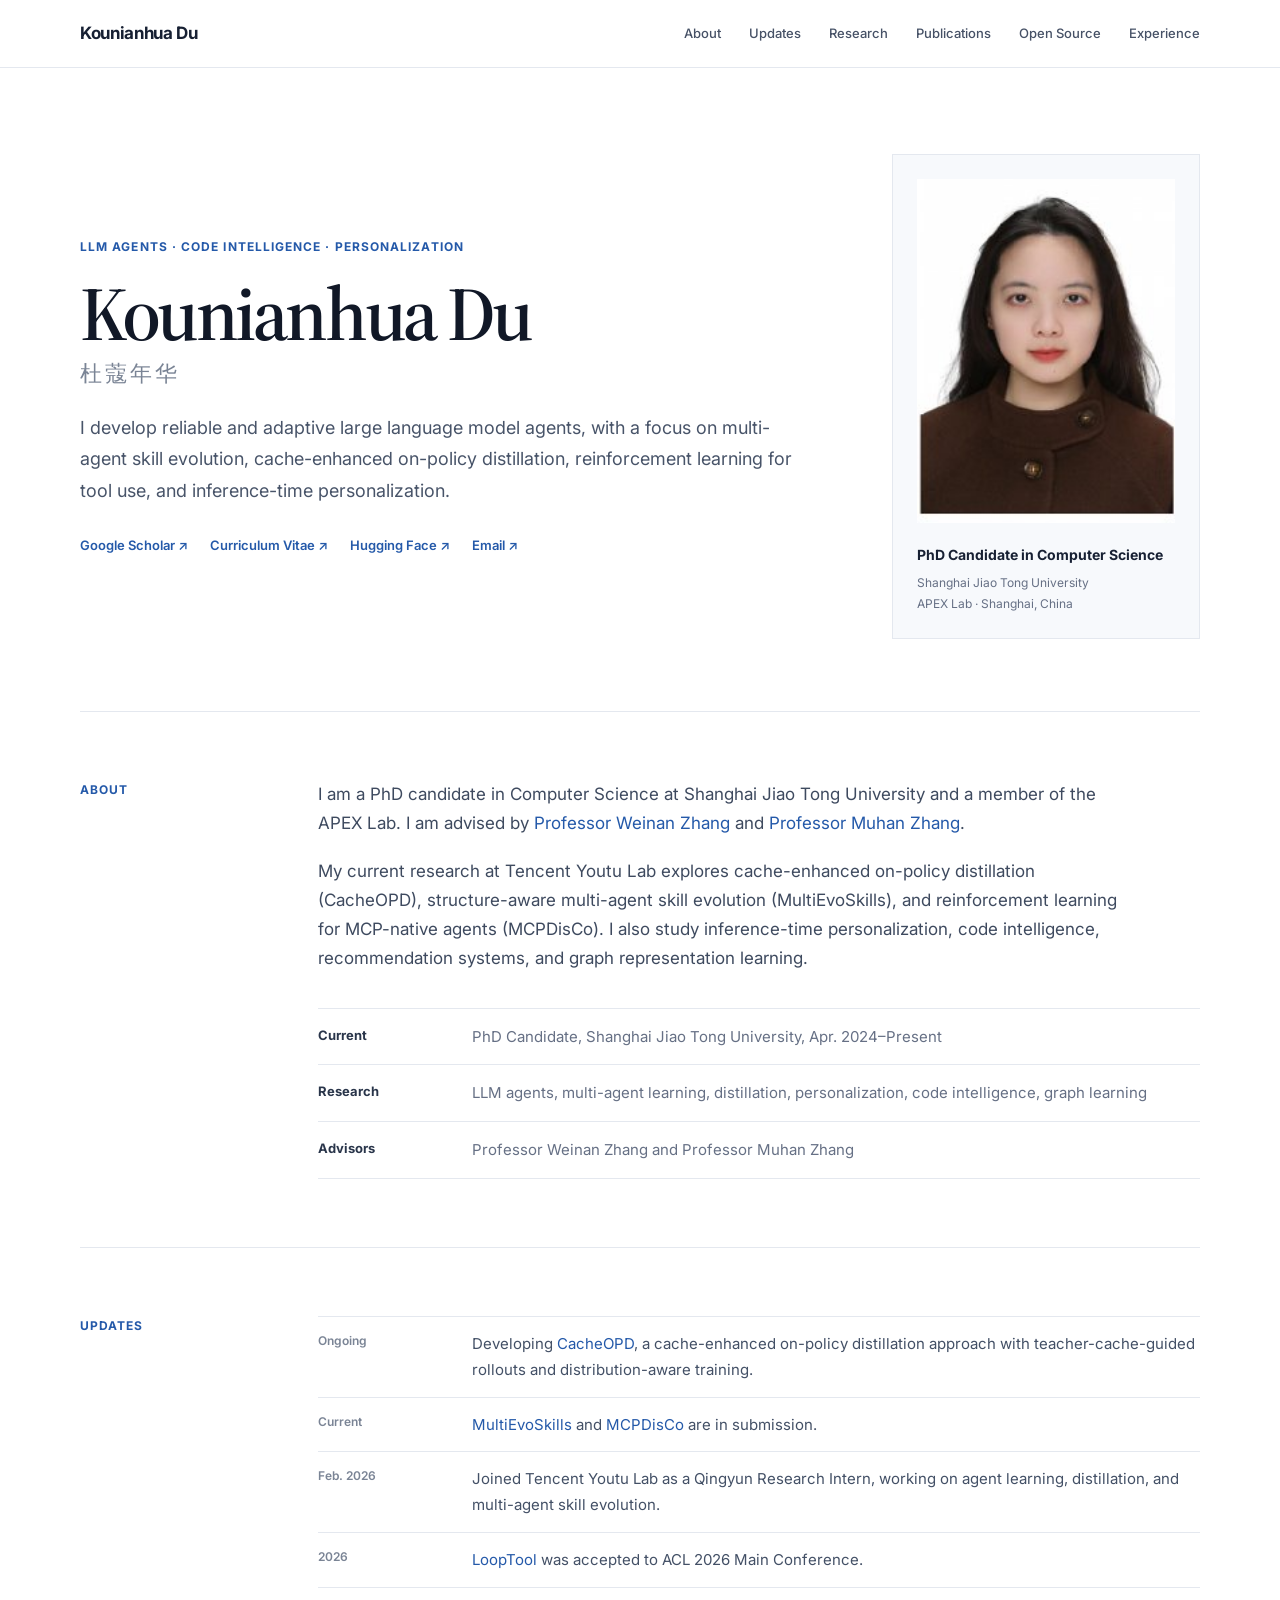
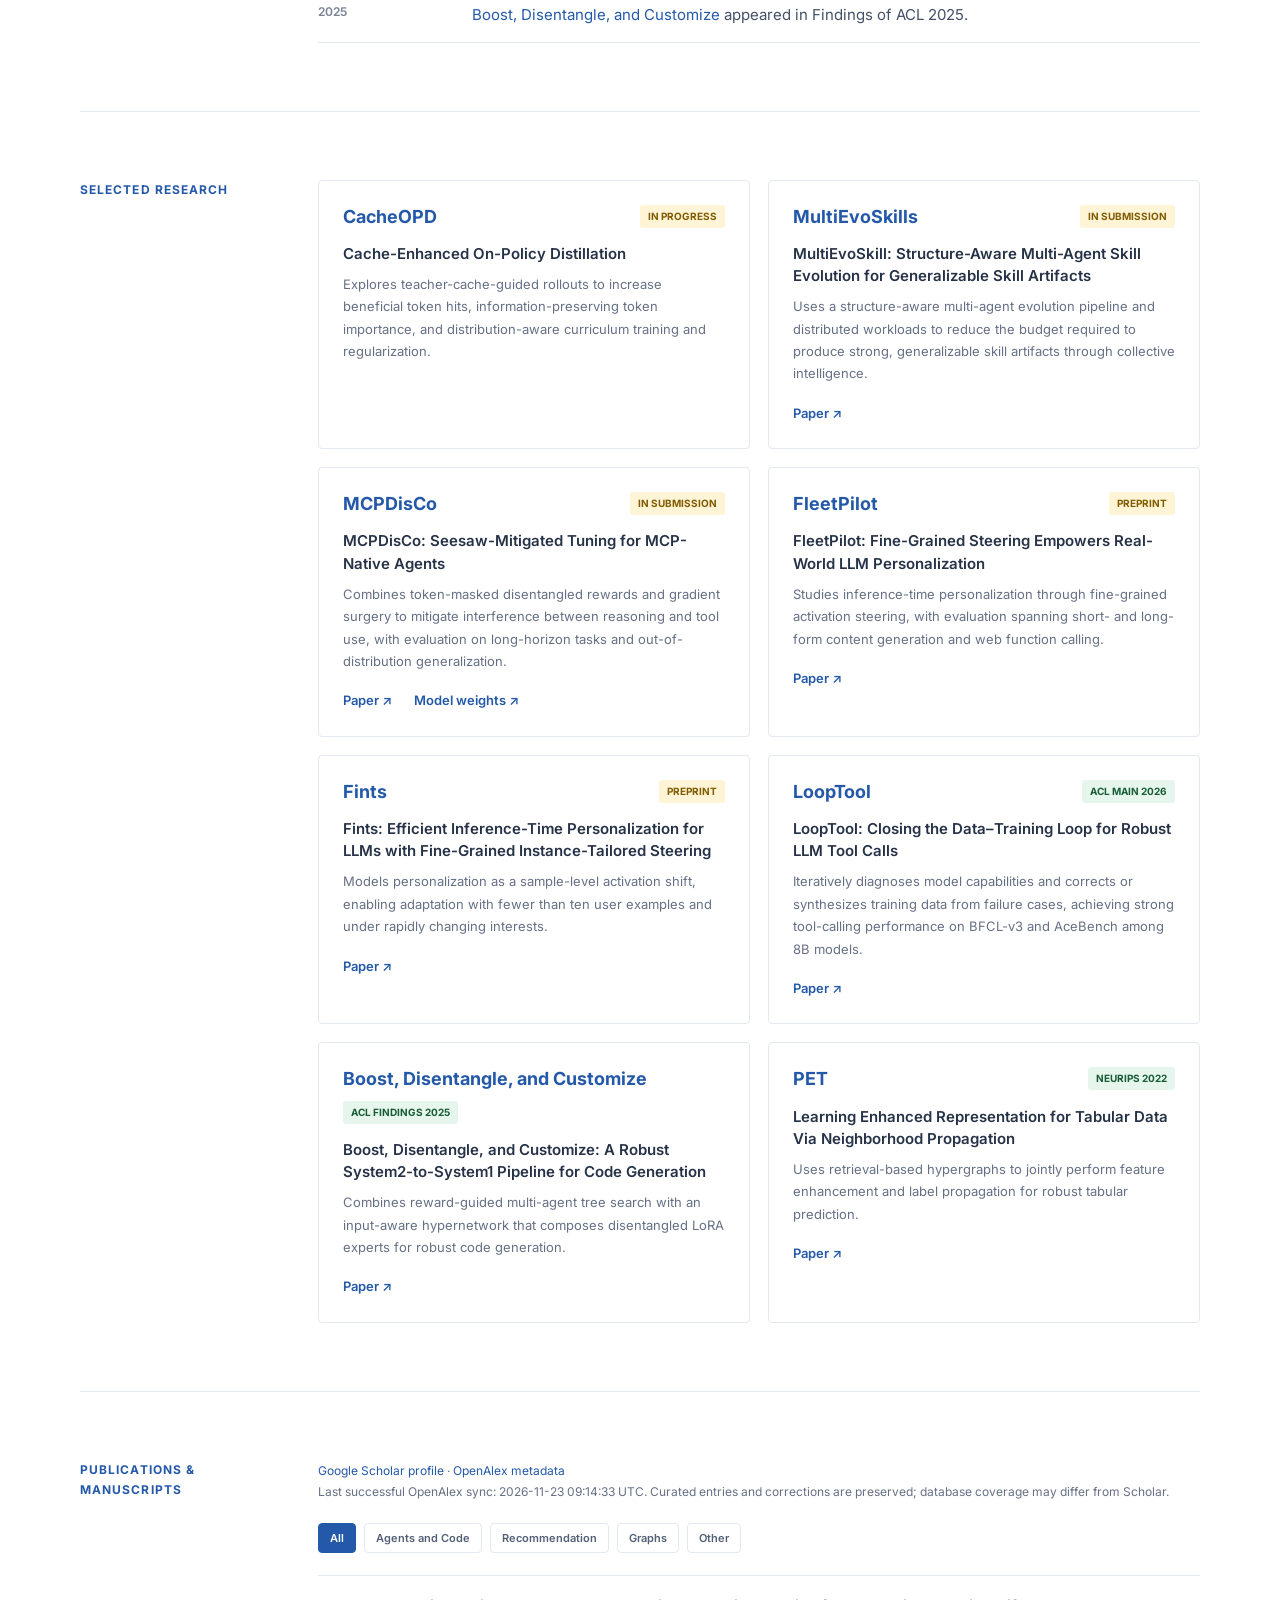
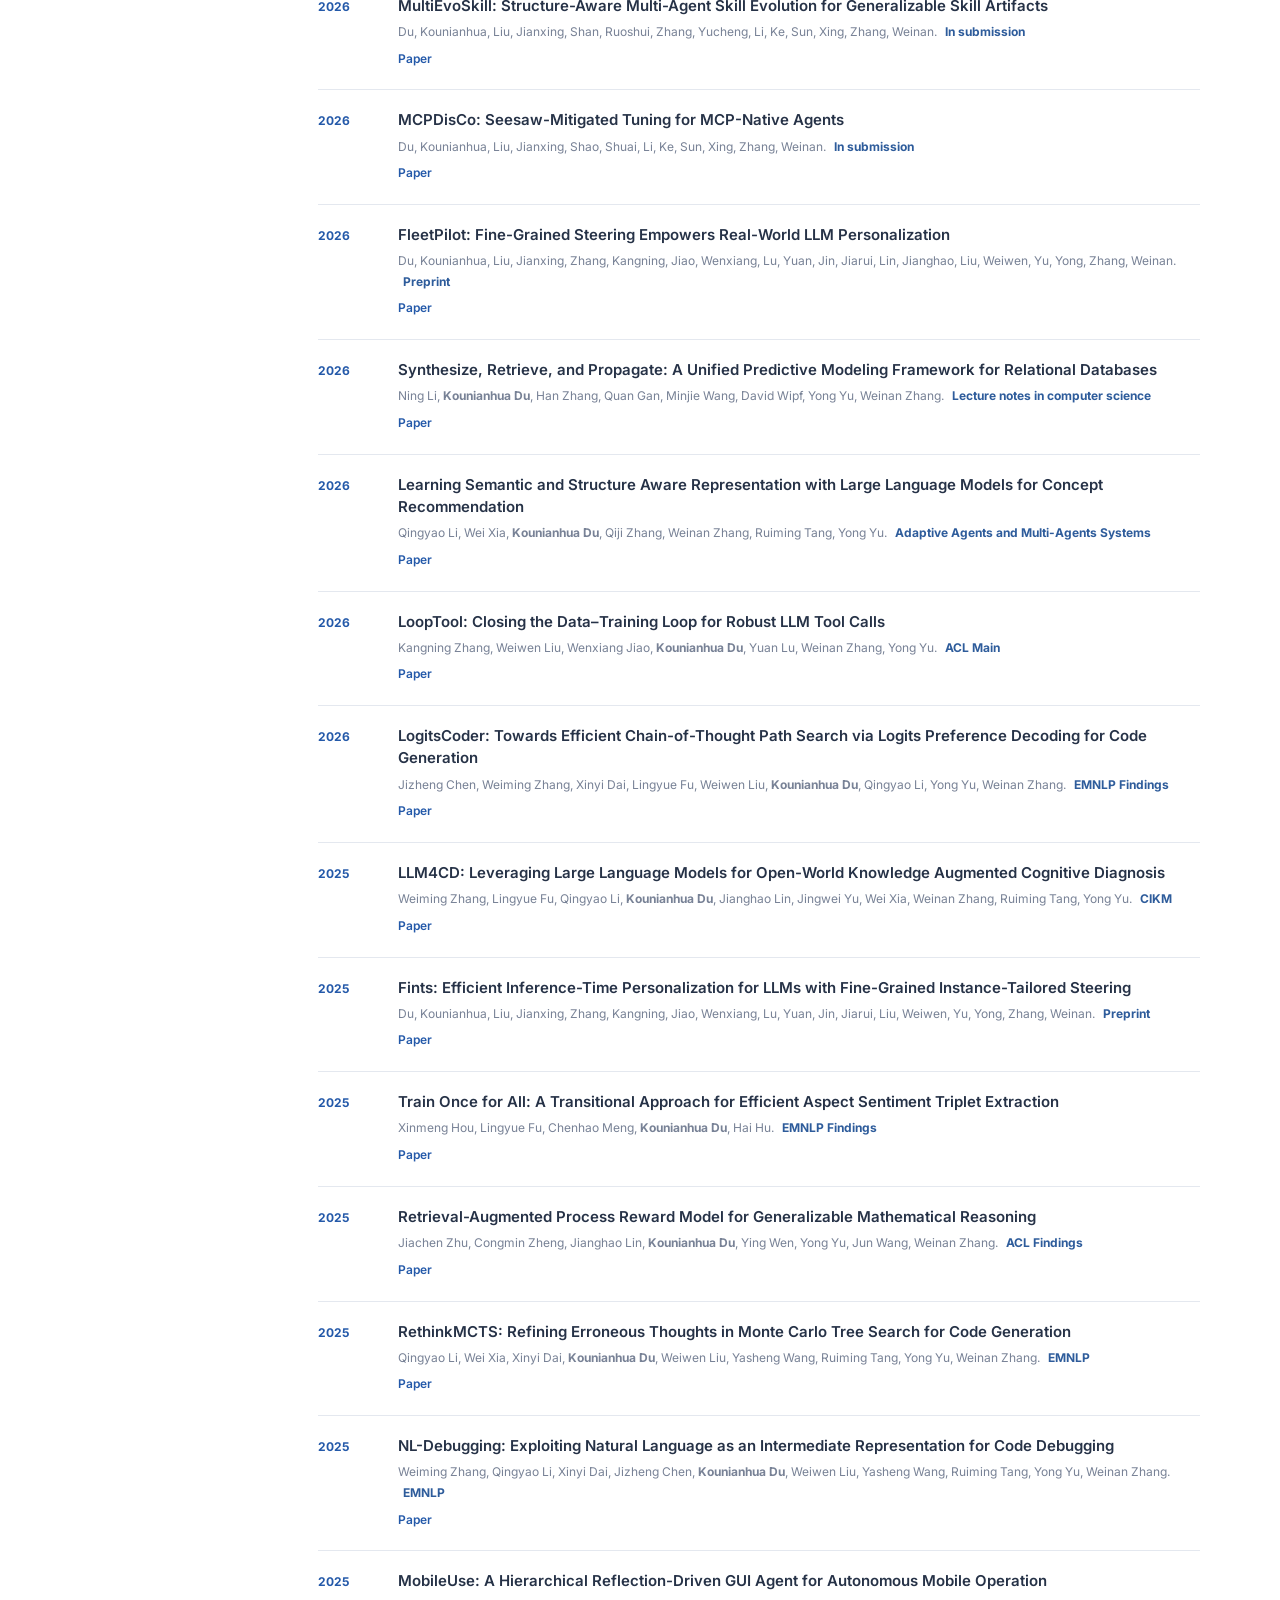
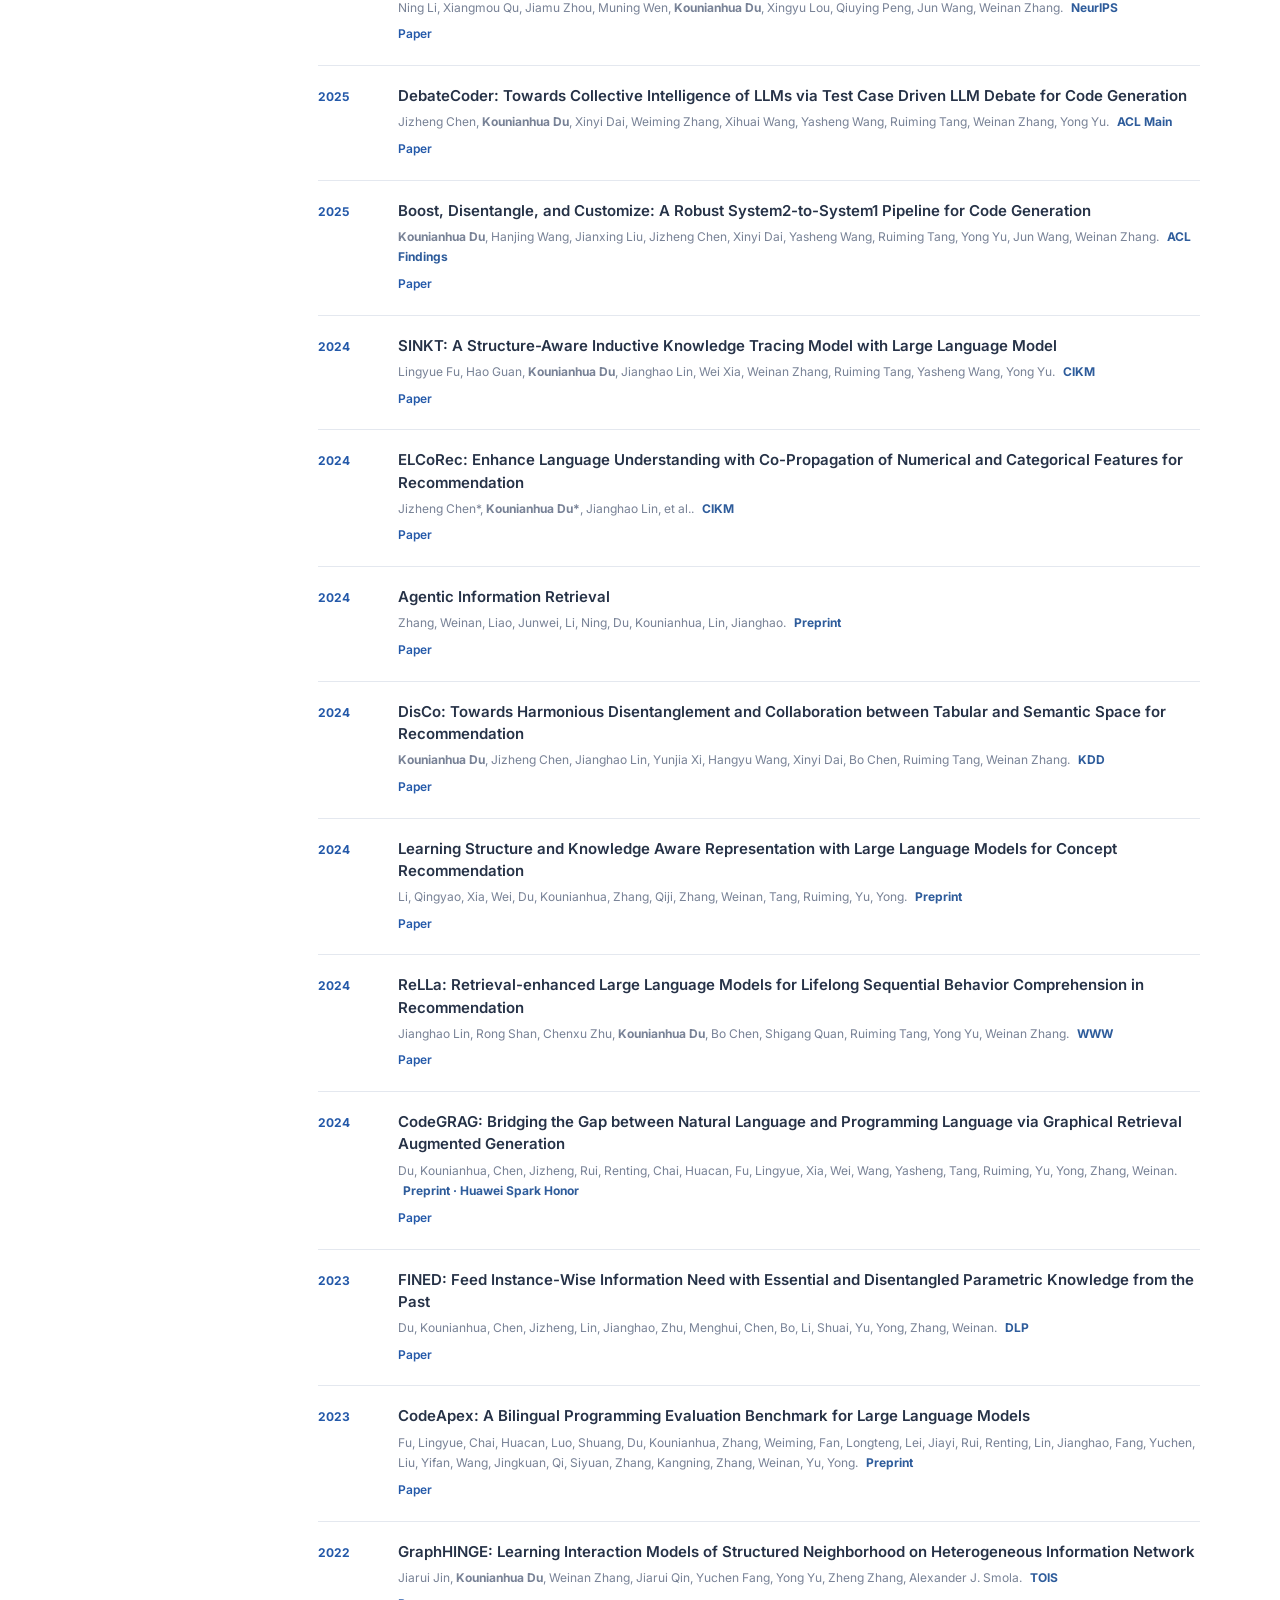
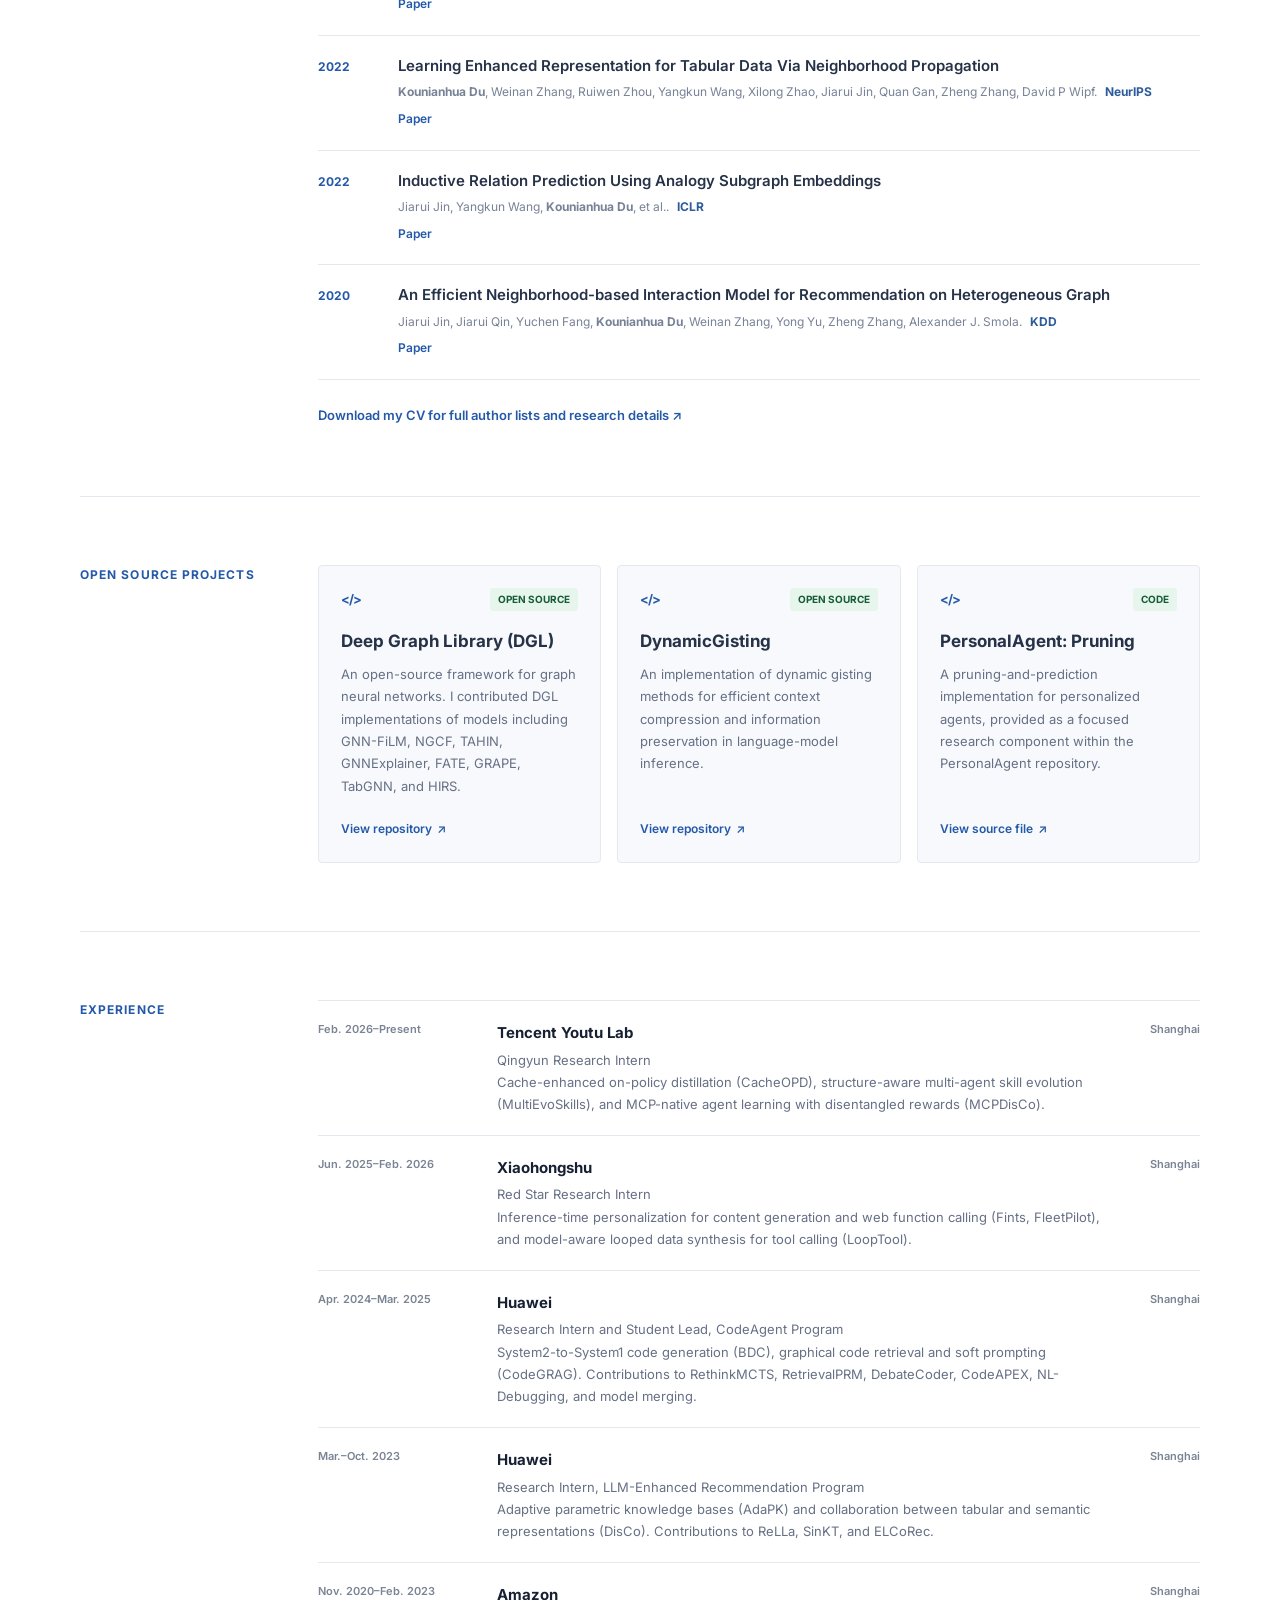
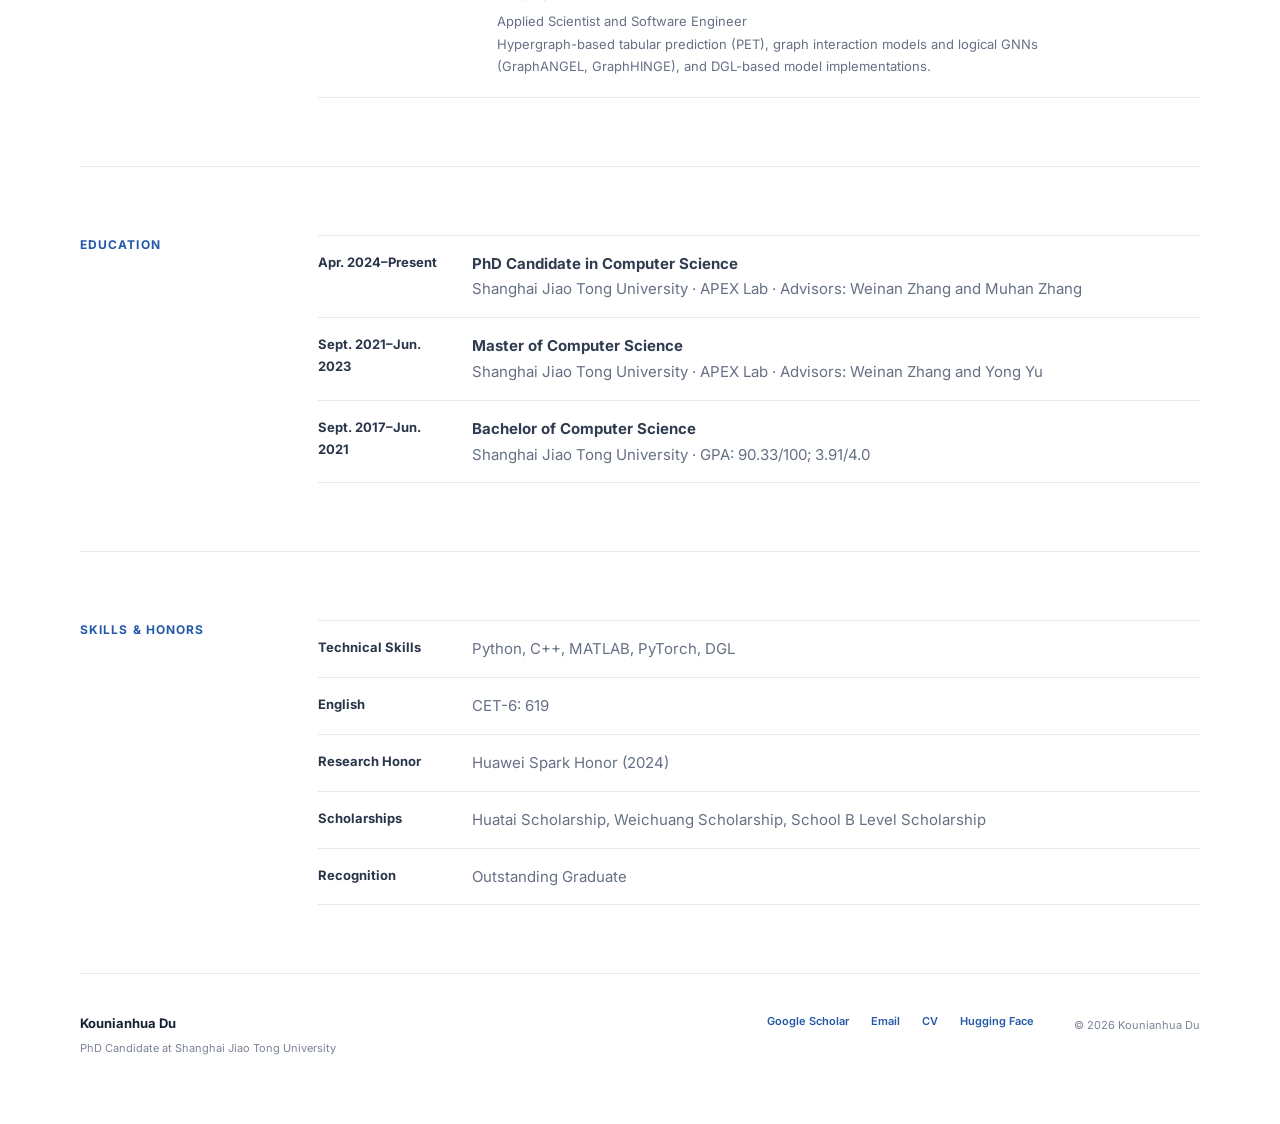
==== commit 2d7f46c8: "Update eyebrow text in index.html" ====
--- a/index.html
+++ b/index.html
@@ -31,7 +31,7 @@
   <main id="main" class="page-shell">
     <section class="hero" id="top">
       <div class="hero-copy reveal">
-        <p class="eyebrow">LLM Agents · Multi-Agent Learning · Personalization</p>
+        <p class="eyebrow">LLM Agents · Code Intelligence · Personalization</p>
         <h1>Kounianhua Du</h1>
         <p class="name-cn">杜蔻年华</p>
         <p class="hero-lede">I develop reliable and adaptive large language model agents, with a focus on multi-agent skill evolution, cache-enhanced on-policy distillation, reinforcement learning for tool use, and inference-time personalization.</p>
@@ -247,4 +247,4 @@
   </footer>
   <script src="script.js"></script>
 </body>
-</html>+</html>
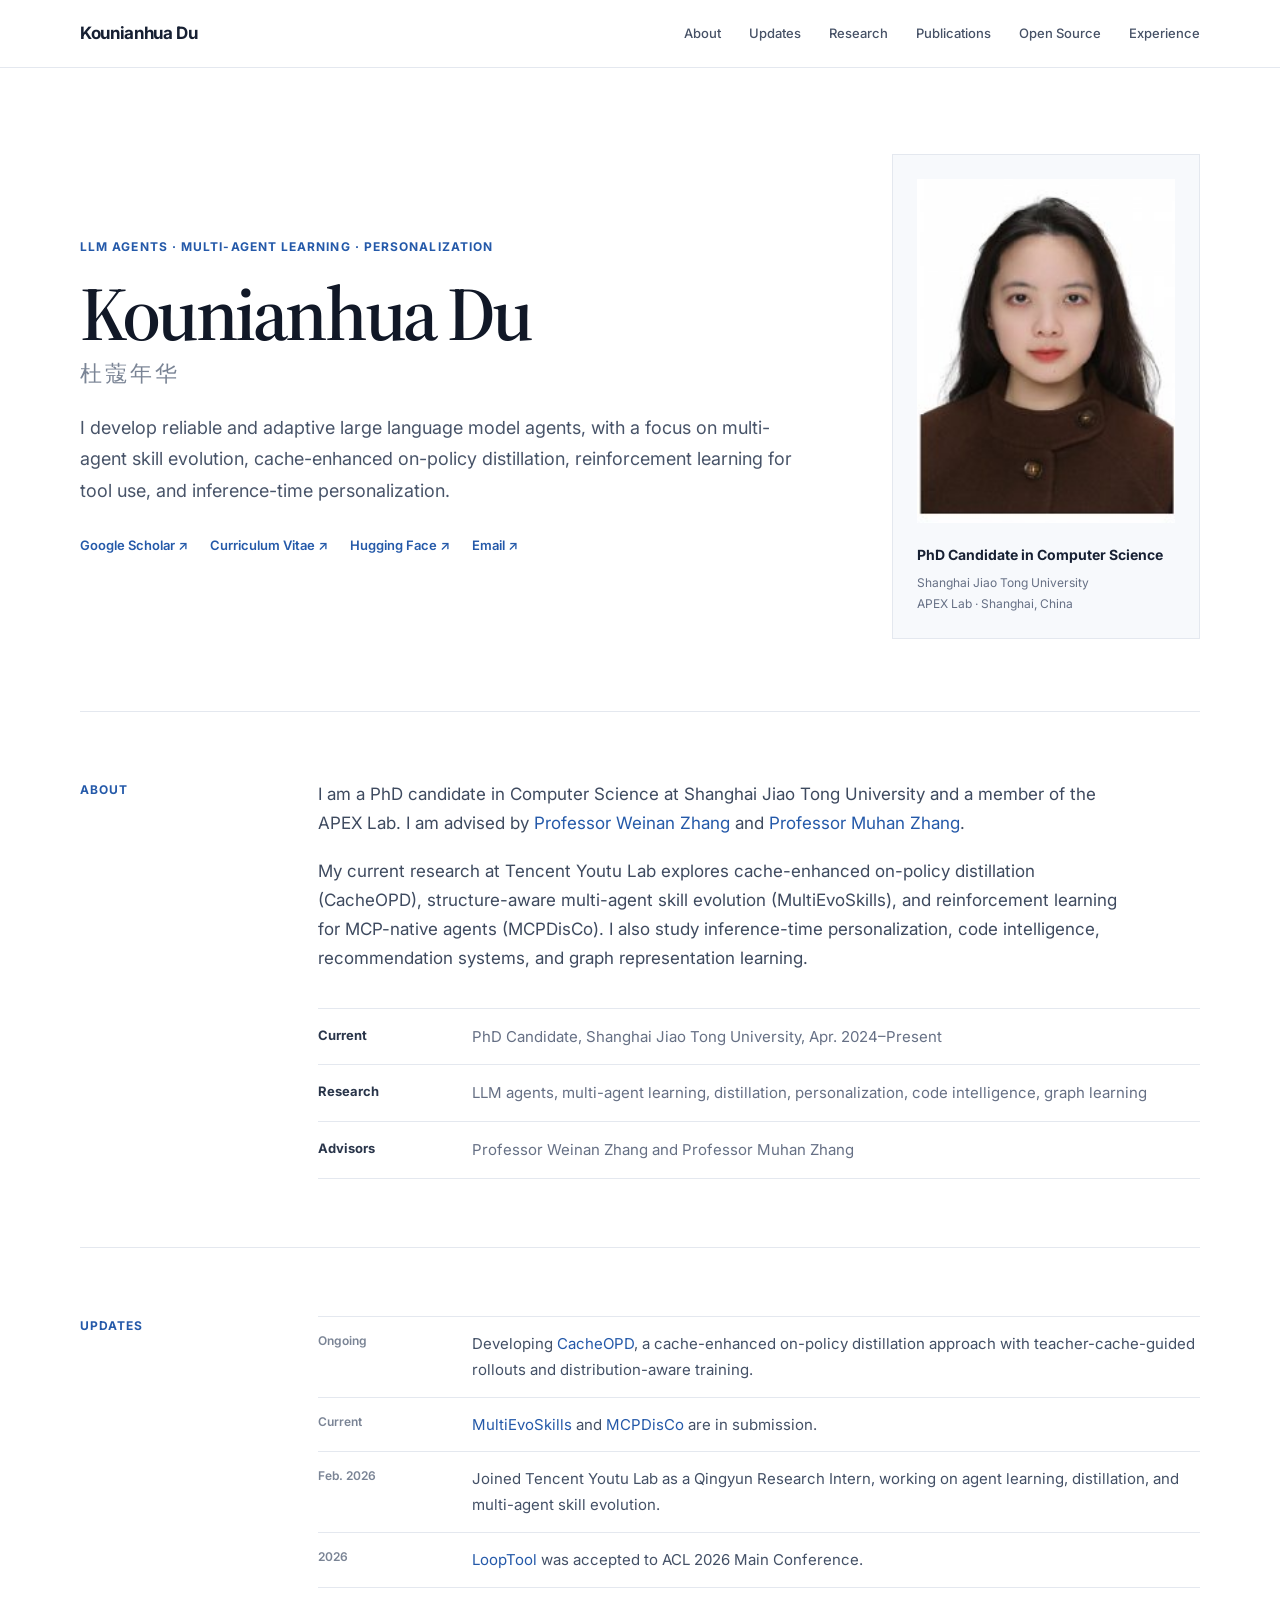
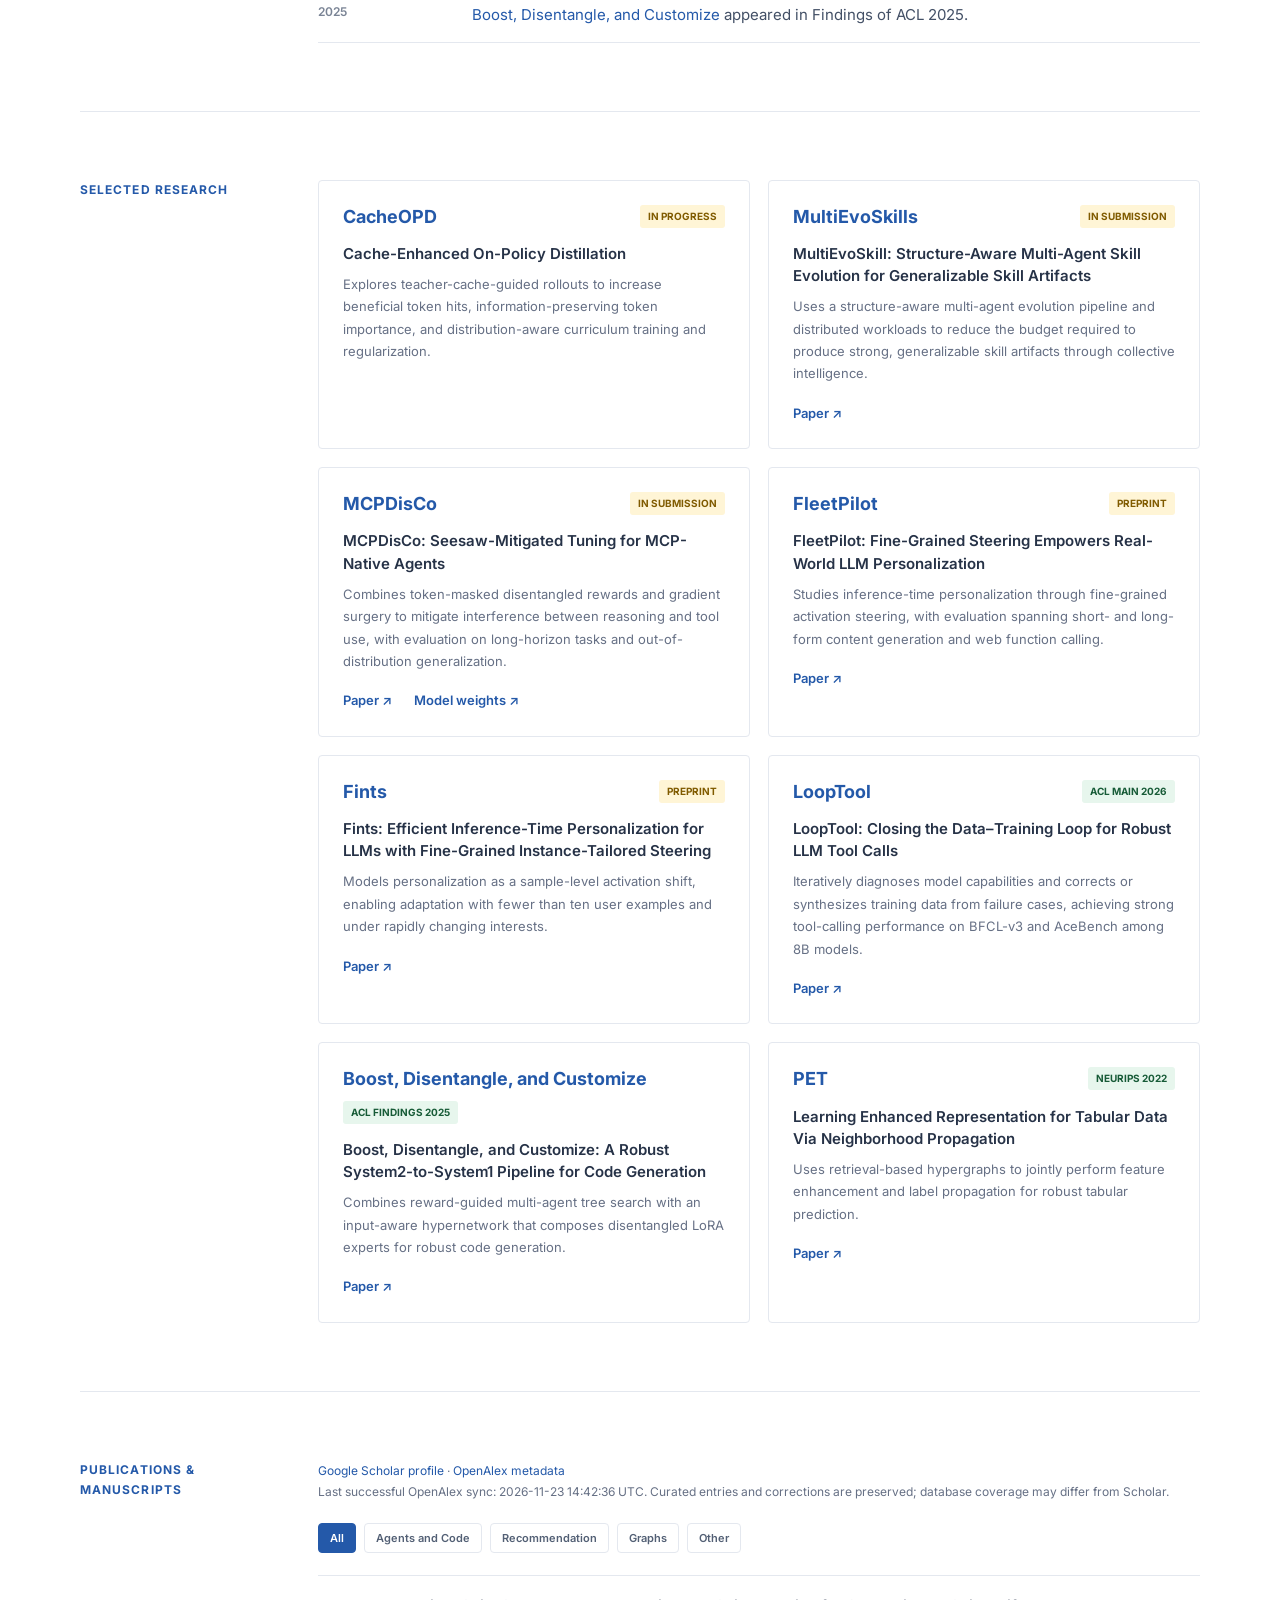
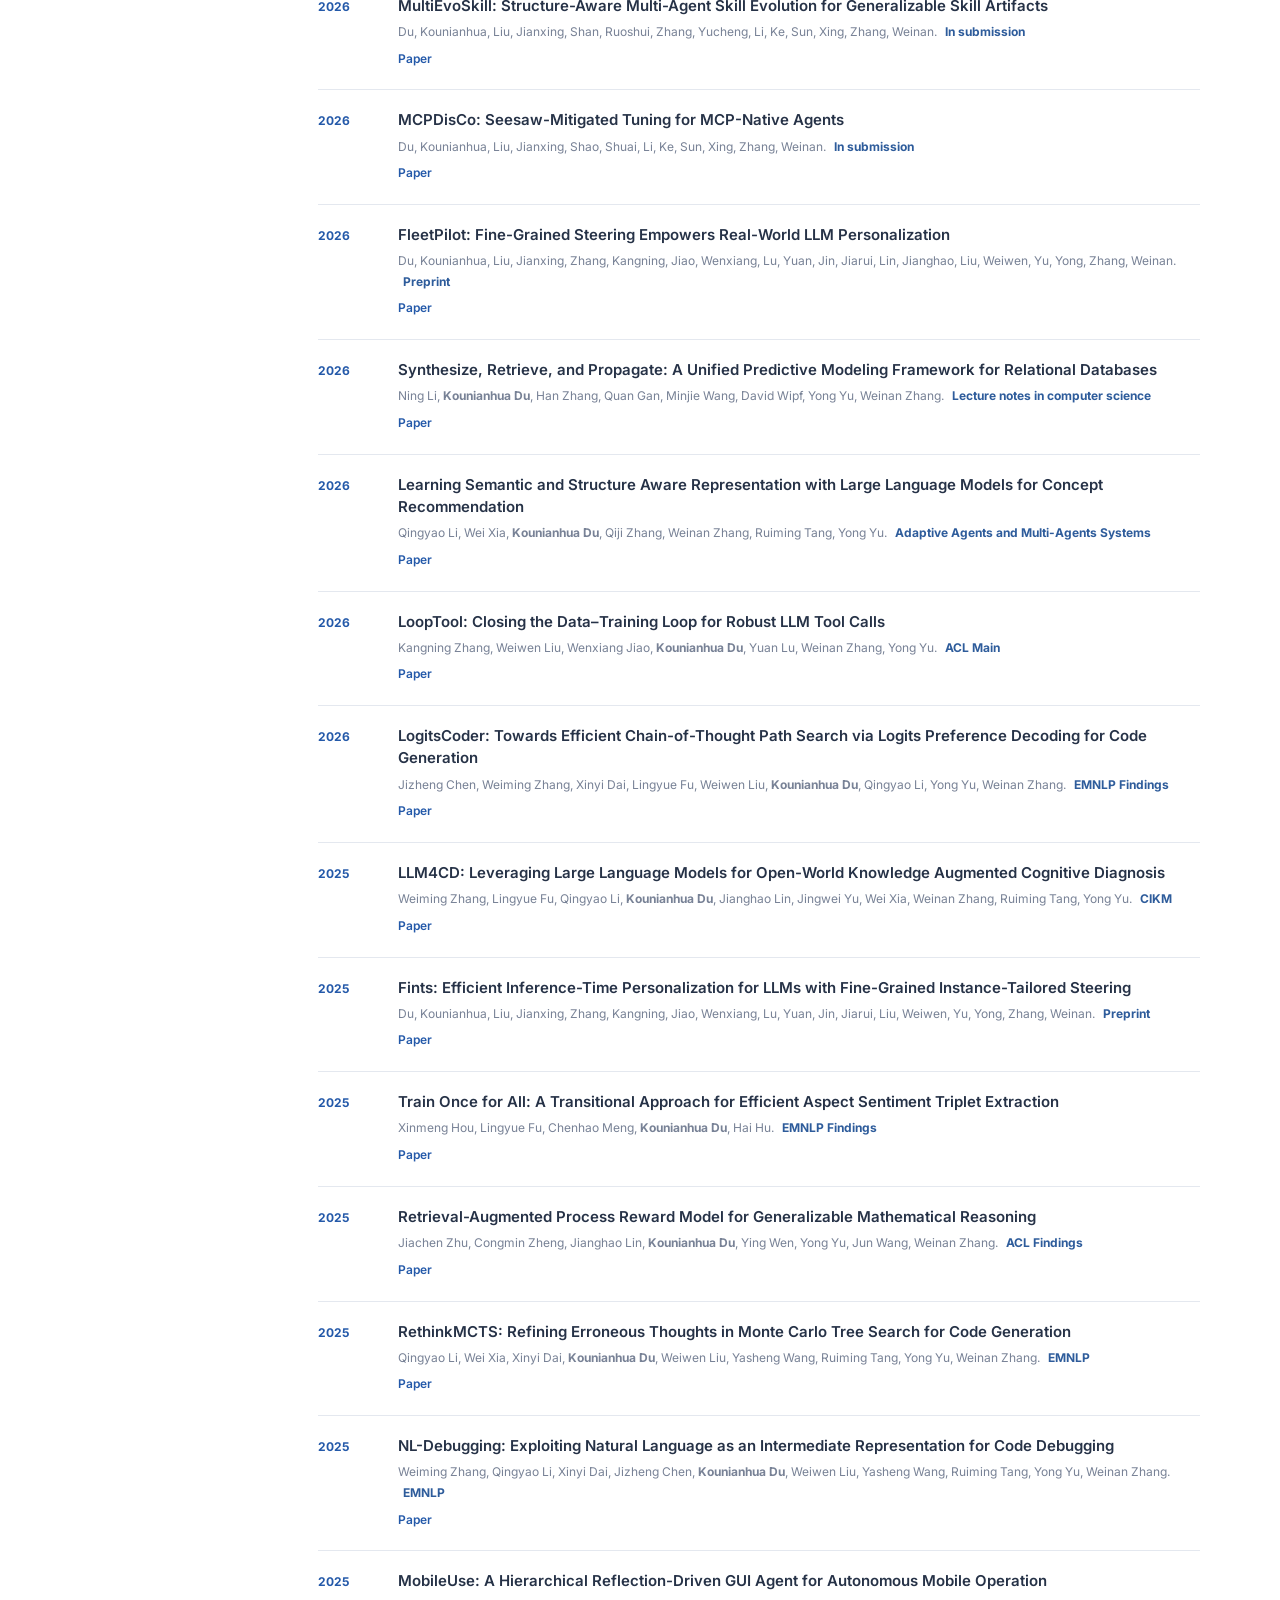
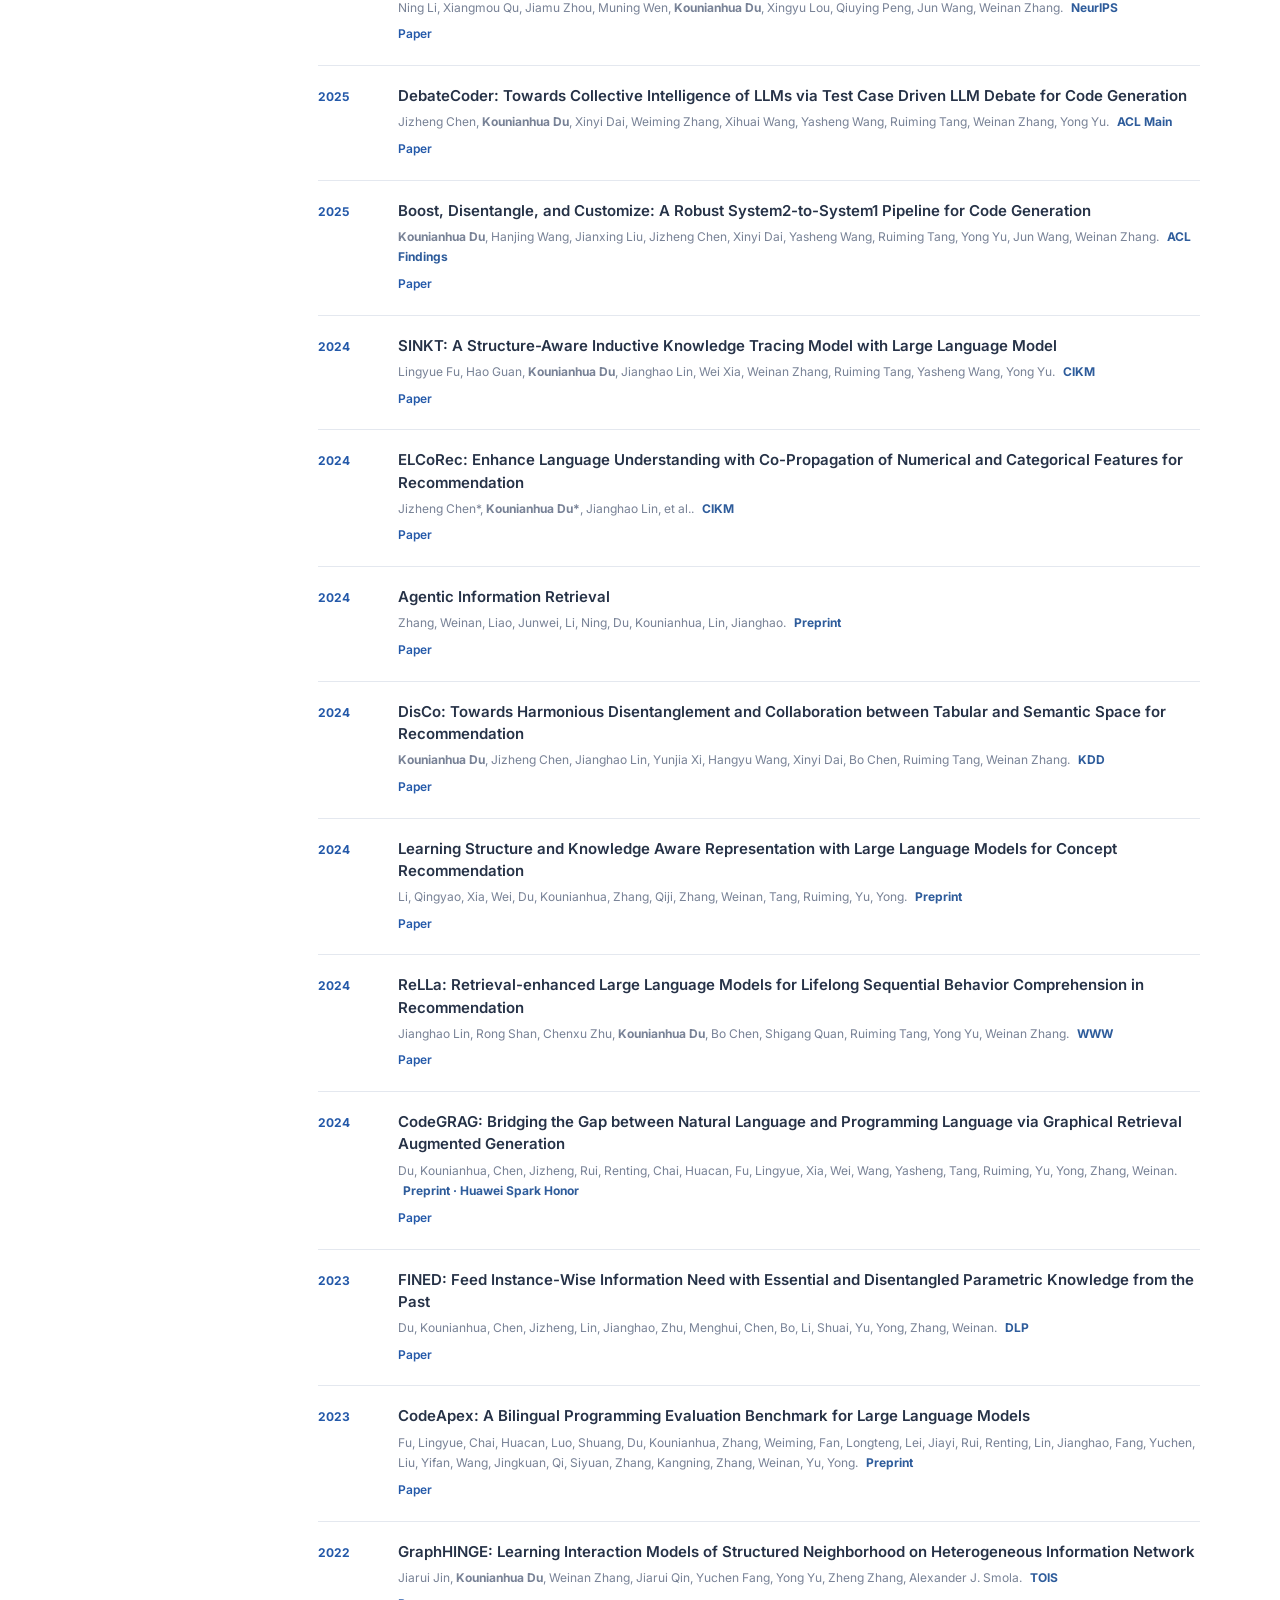
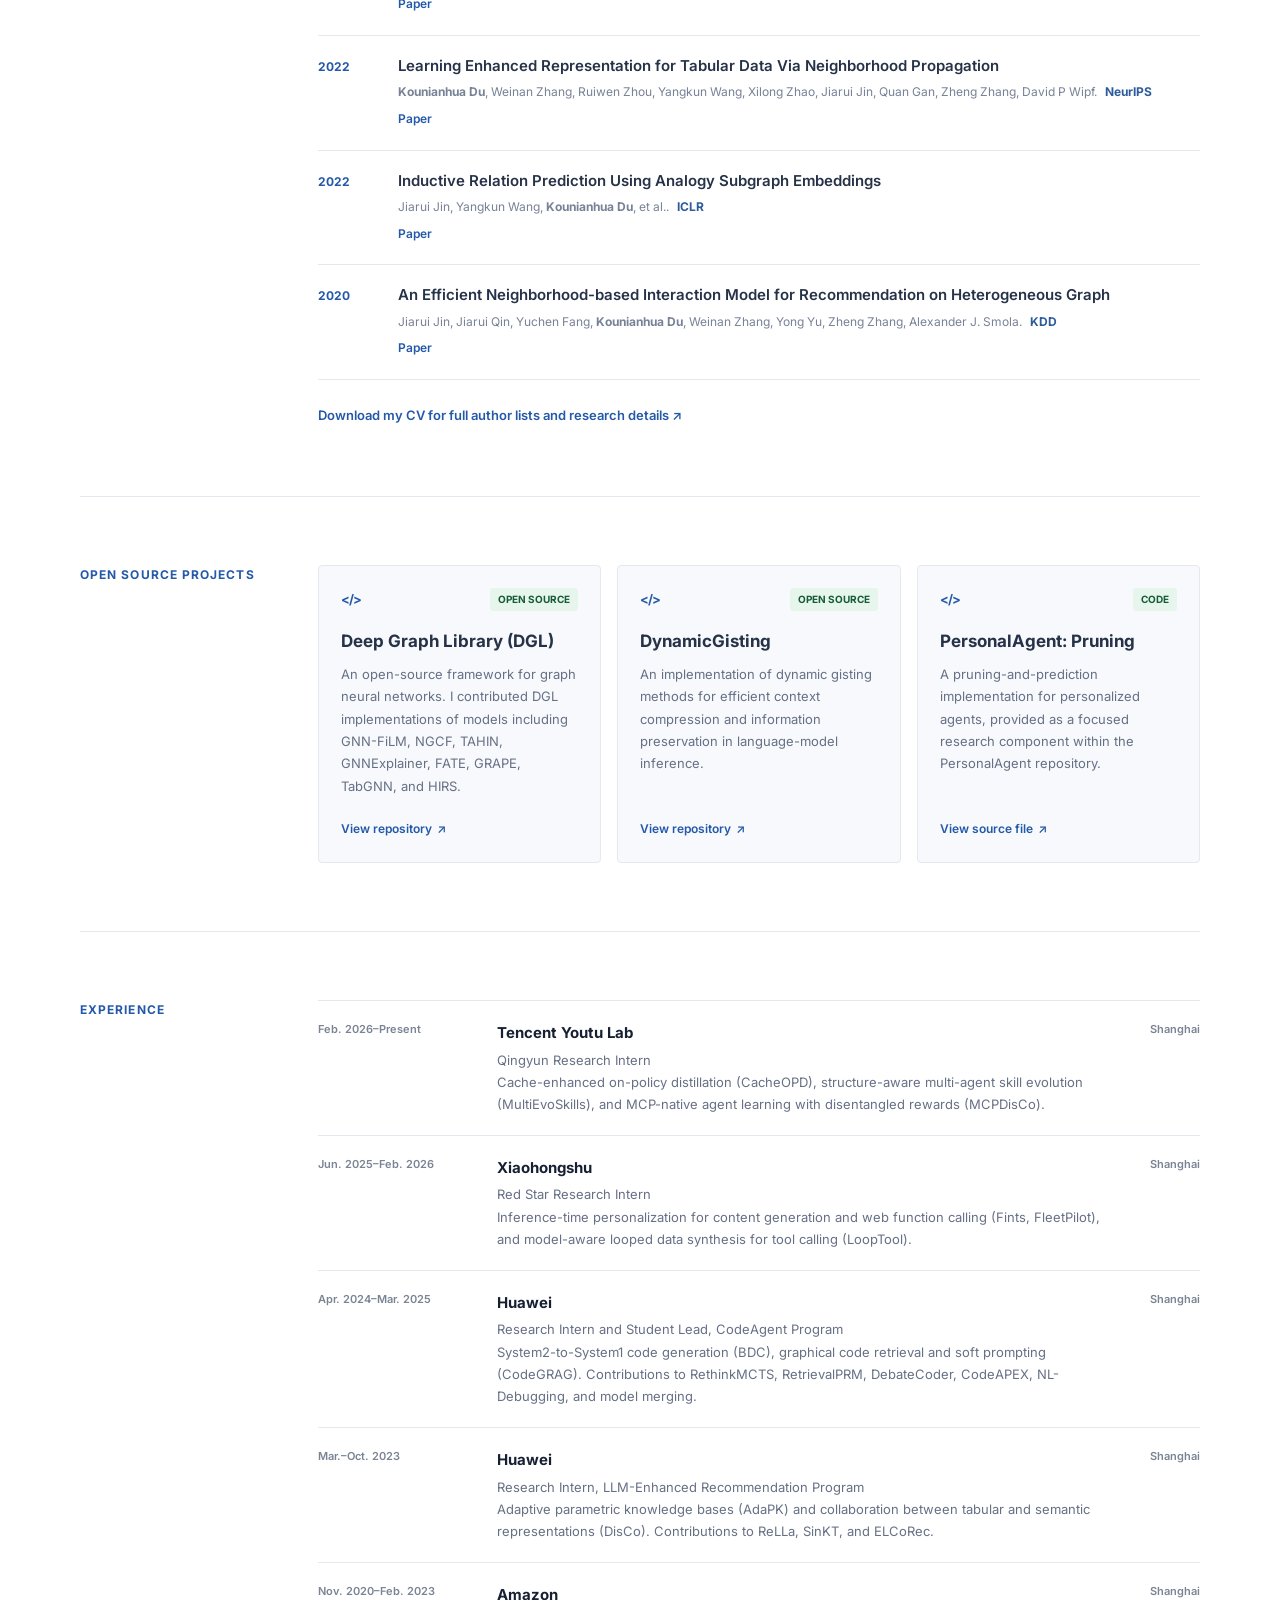
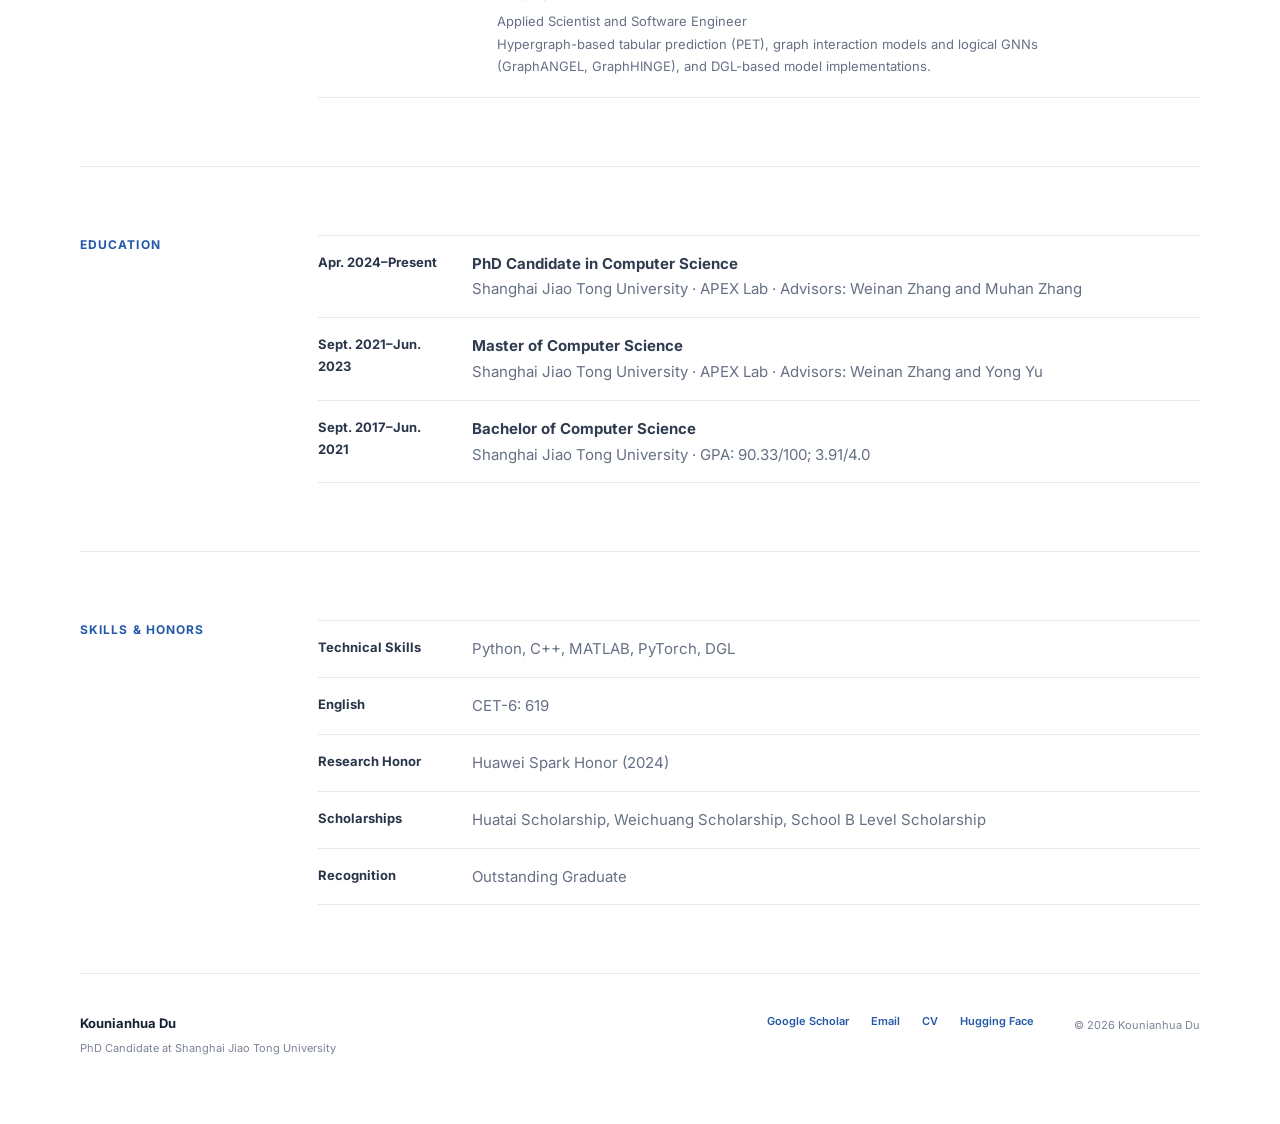
==== commit 434c44bc: "Update publication metadata and static homepage" ====
--- a/index.html
+++ b/index.html
@@ -31,7 +31,7 @@
   <main id="main" class="page-shell">
     <section class="hero" id="top">
       <div class="hero-copy reveal">
-        <p class="eyebrow">LLM Agents · Code Intelligence · Personalization</p>
+        <p class="eyebrow">LLM Agents · Multi-Agent Learning · Personalization</p>
         <h1>Kounianhua Du</h1>
         <p class="name-cn">杜蔻年华</p>
         <p class="hero-lede">I develop reliable and adaptive large language model agents, with a focus on multi-agent skill evolution, cache-enhanced on-policy distillation, reinforcement learning for tool use, and inference-time personalization.</p>
@@ -132,7 +132,7 @@
     <section class="section-block" id="publications">
       <div class="section-heading"><p>Publications &amp; Manuscripts</p></div>
       <div class="section-body">
-        <p class="publication-source"><a href="https://scholar.google.com/citations?user=3iWnom0AAAAJ&amp;hl=en&amp;sortby=pubdate" target="_blank" rel="noreferrer">Google Scholar profile</a> · <a href="https://openalex.org/A5074618552" target="_blank" rel="noreferrer">OpenAlex metadata</a><br>Last successful OpenAlex sync: 2026-11-23 09:14:33 UTC. Curated entries and corrections are preserved; database coverage may differ from Scholar.</p>
+        <p class="publication-source"><a href="https://scholar.google.com/citations?user=3iWnom0AAAAJ&amp;hl=en&amp;sortby=pubdate" target="_blank" rel="noreferrer">Google Scholar profile</a> · <a href="https://openalex.org/A5074618552" target="_blank" rel="noreferrer">OpenAlex metadata</a><br>Last successful OpenAlex sync: 2026-11-23 14:42:36 UTC. Curated entries and corrections are preserved; database coverage may differ from Scholar.</p>
         <div class="filters" role="group" aria-label="Filter publications">
           <button class="active" data-filter="all">All</button>
           <button data-filter="agents">Agents and Code</button>
@@ -247,4 +247,4 @@
   </footer>
   <script src="script.js"></script>
 </body>
-</html>
+</html>
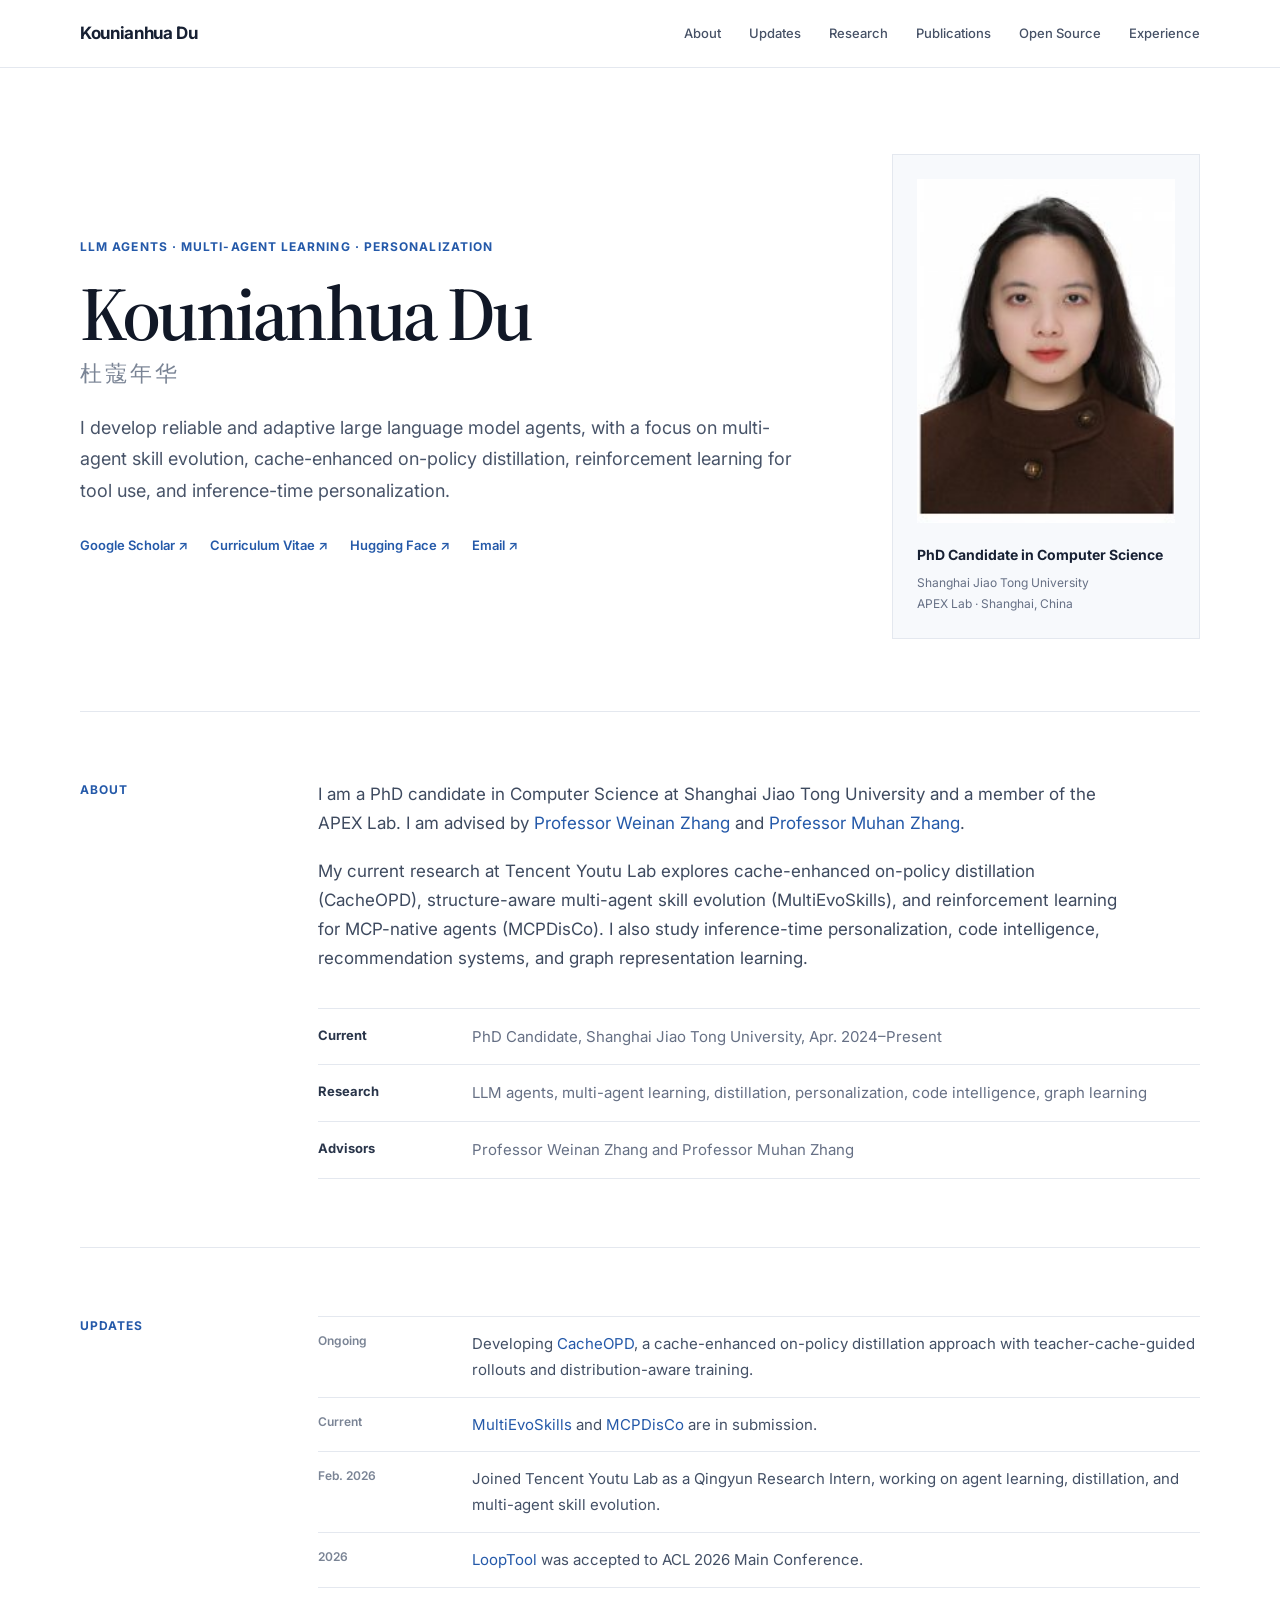
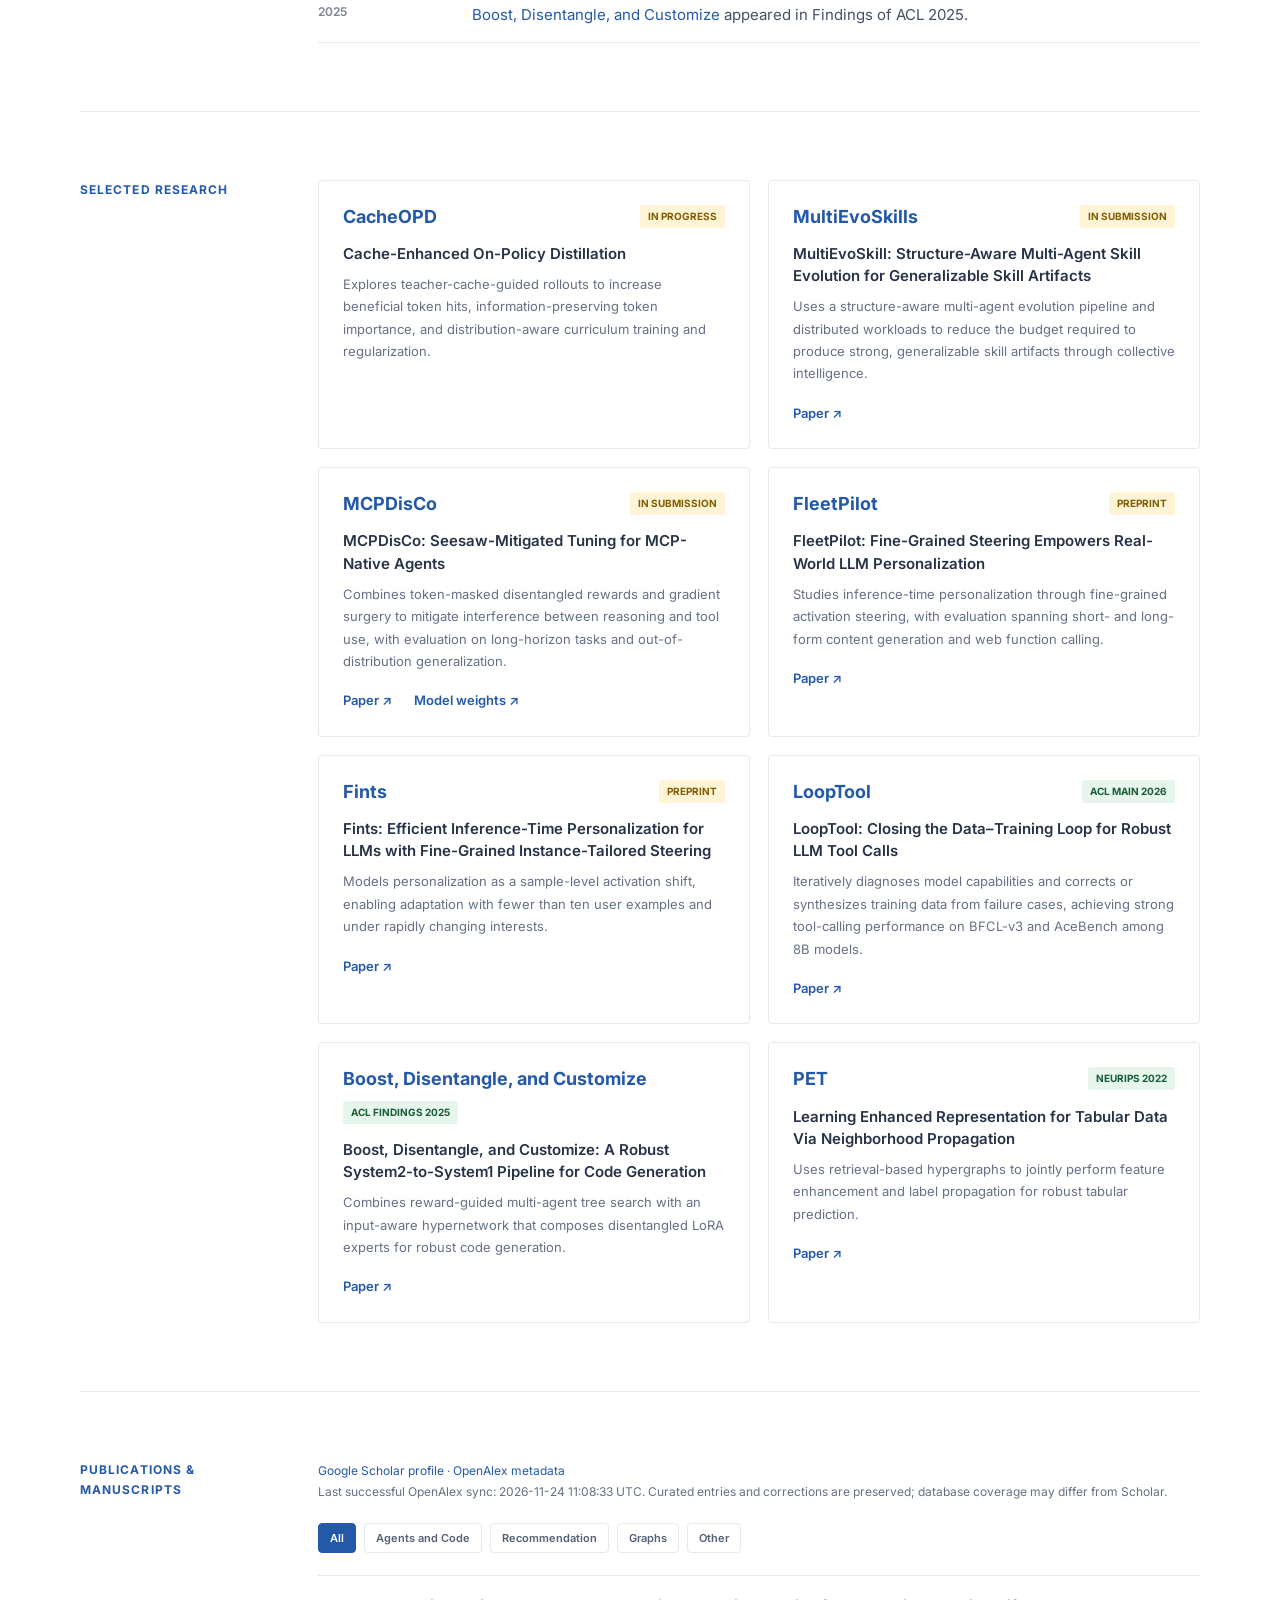
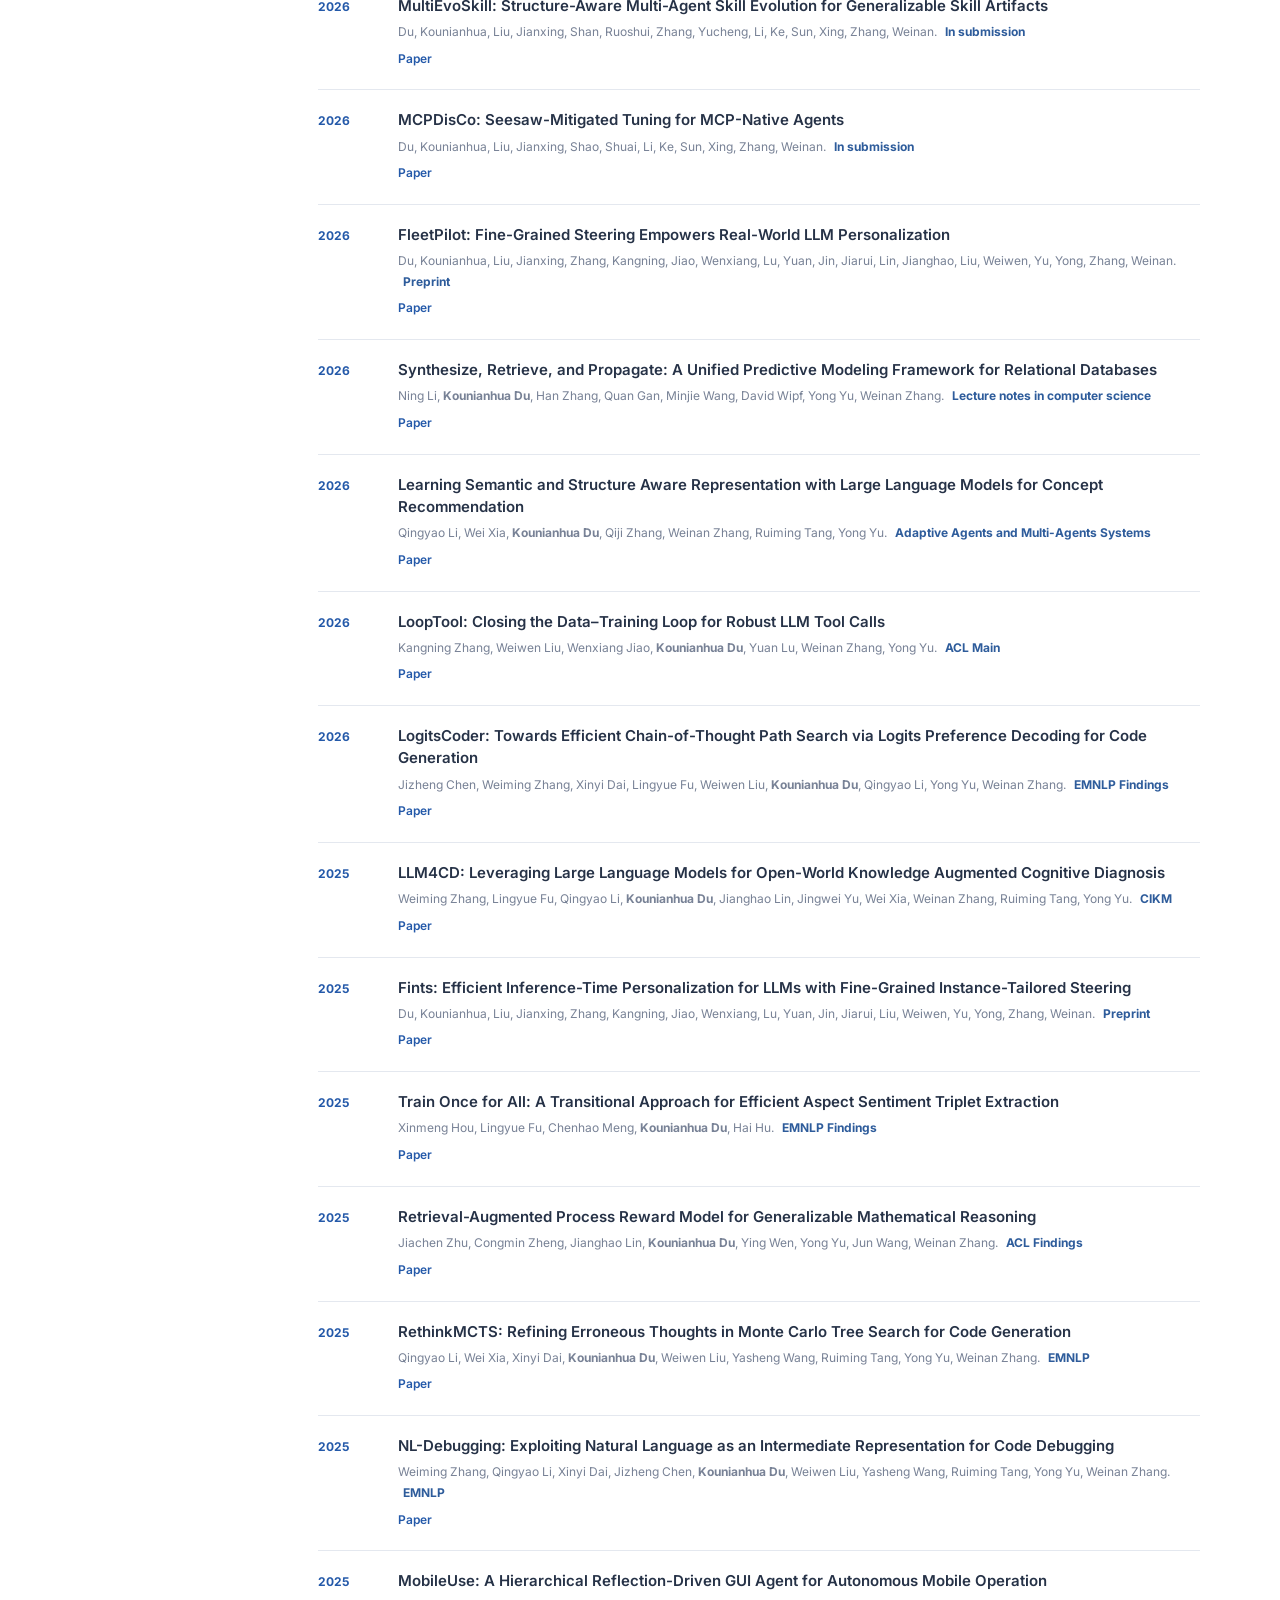
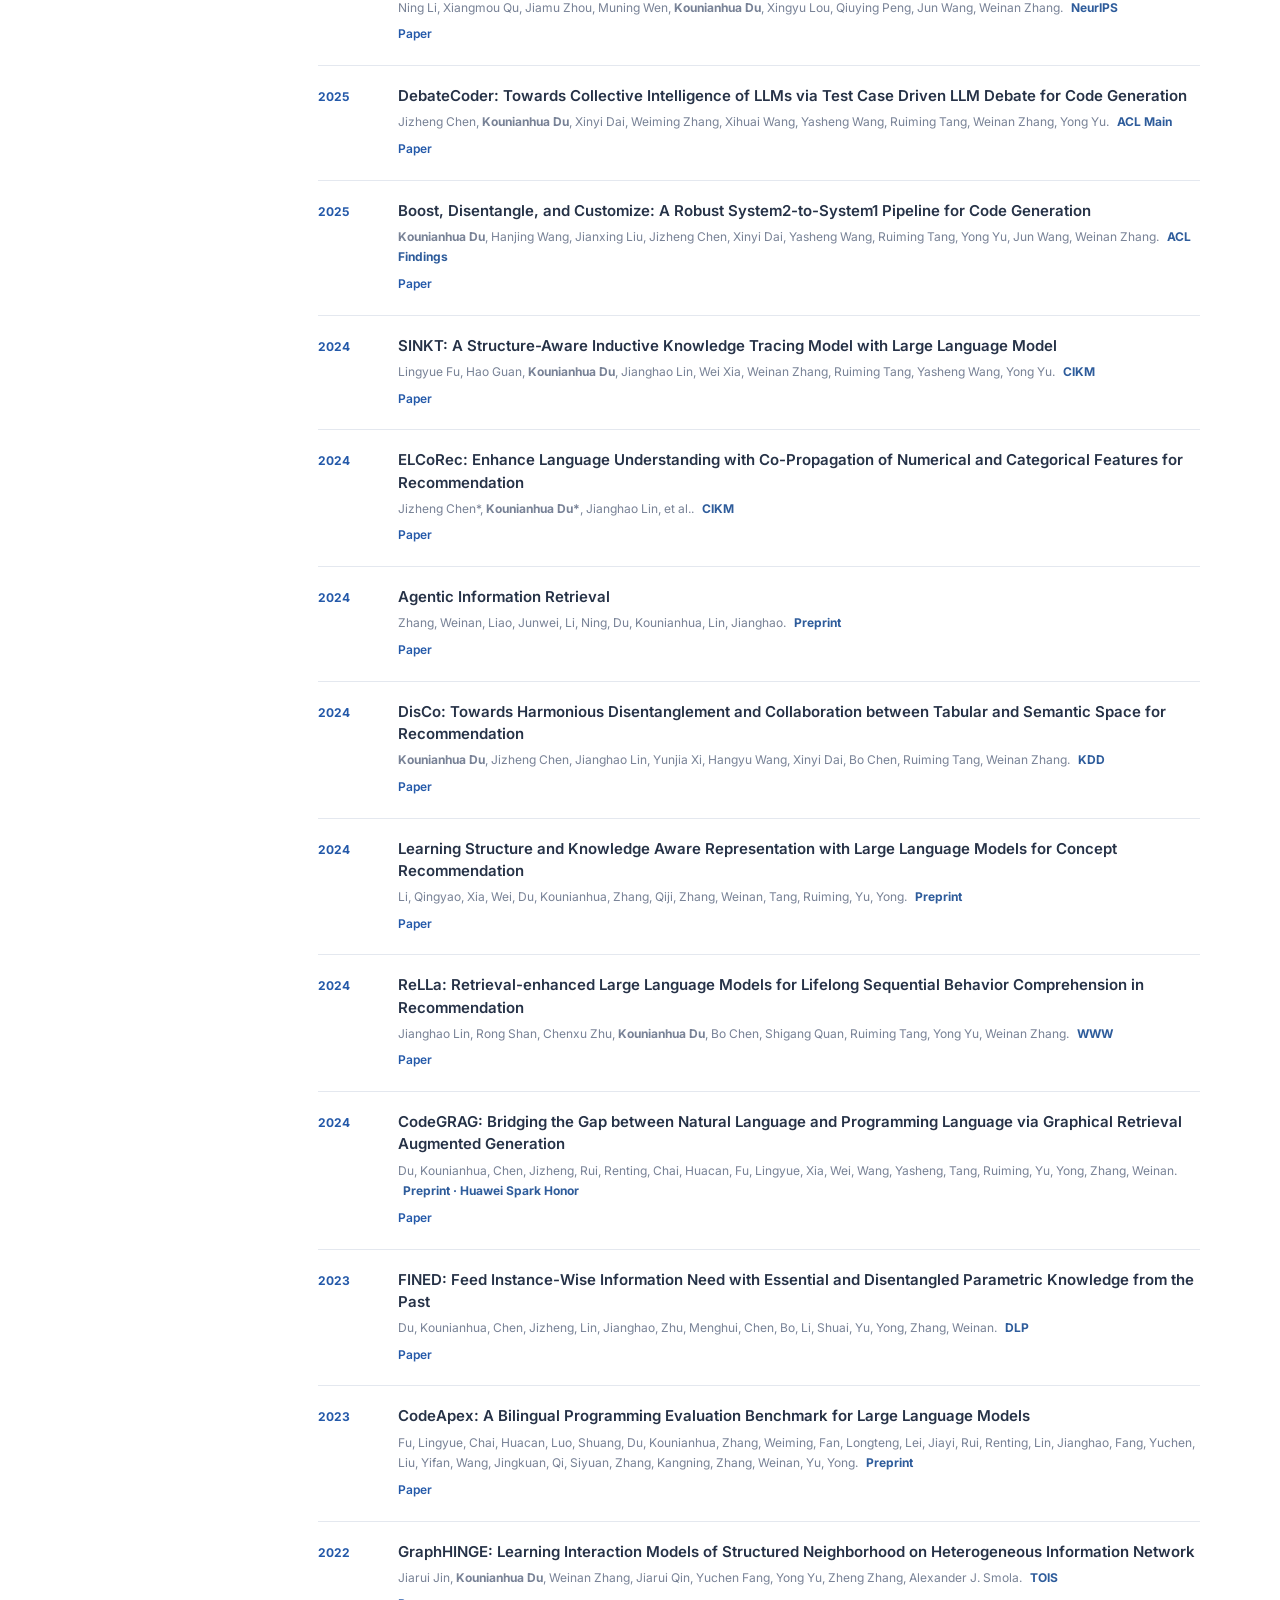
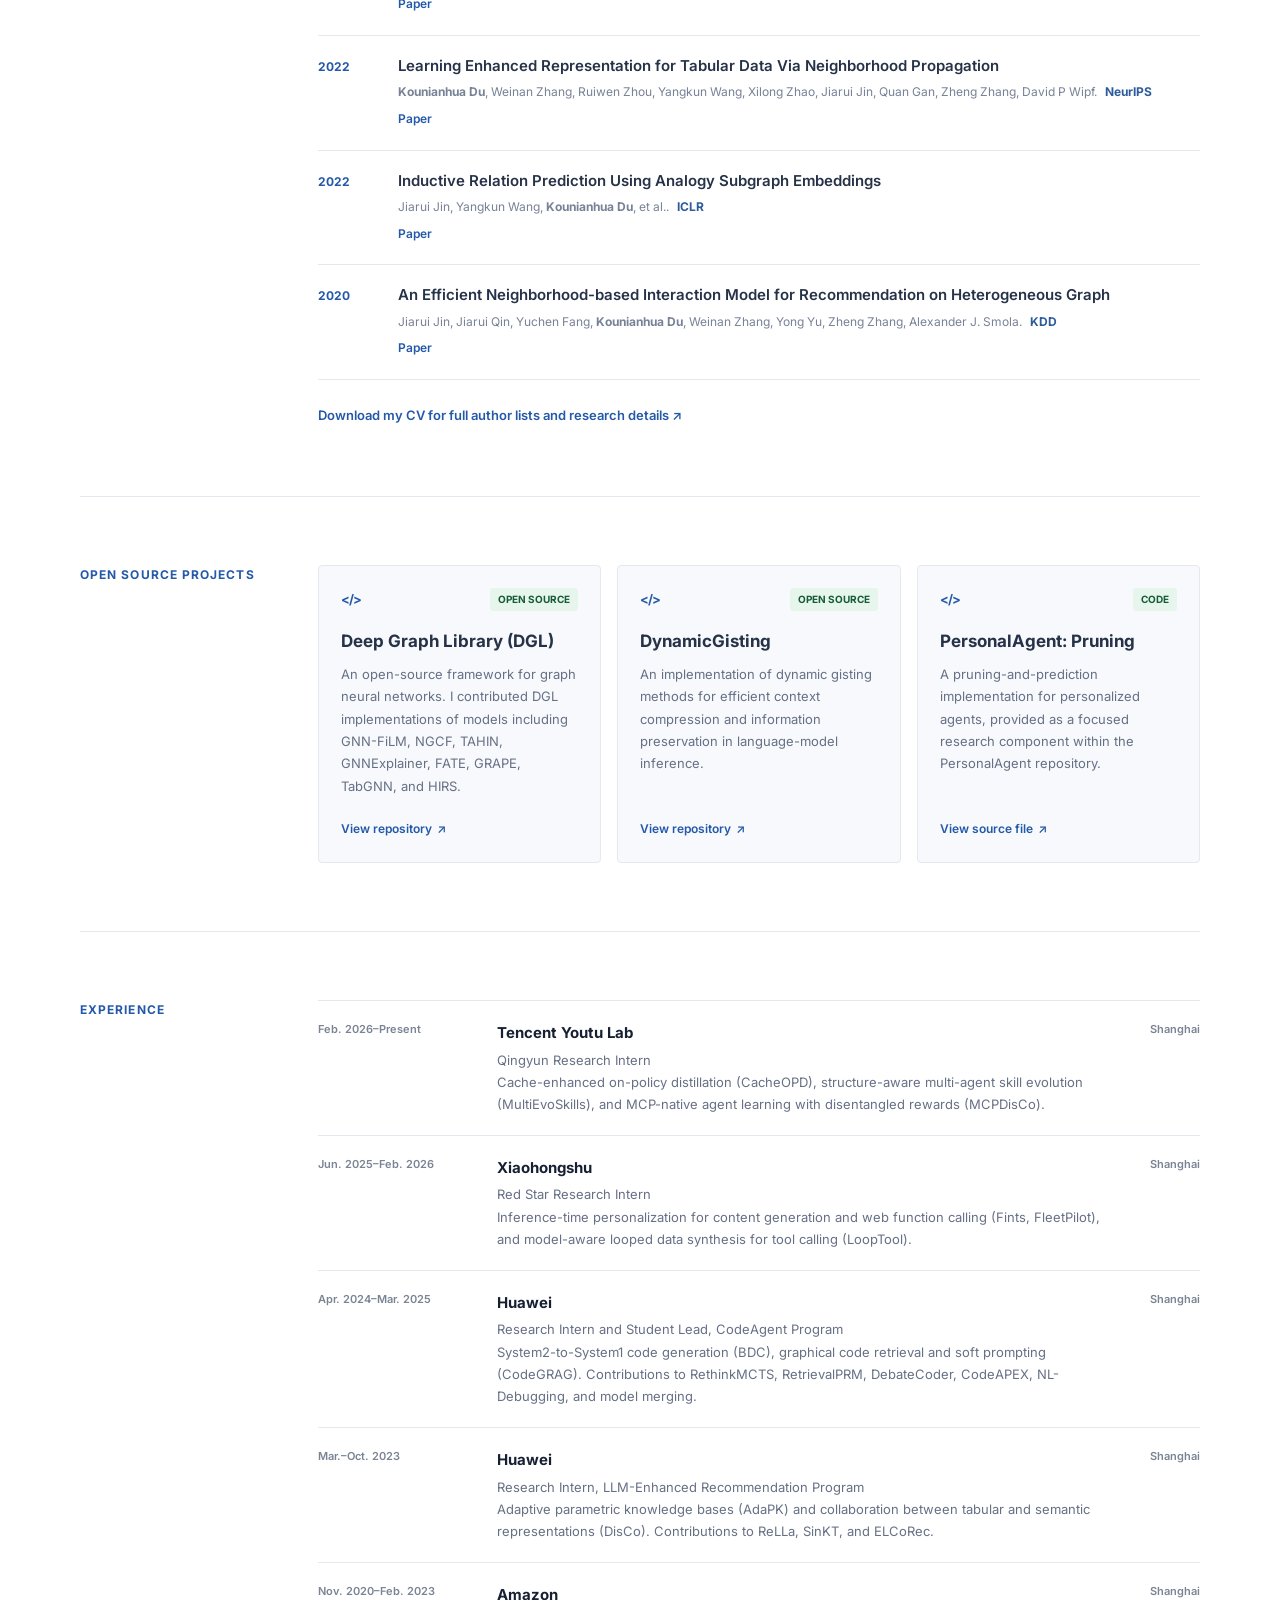
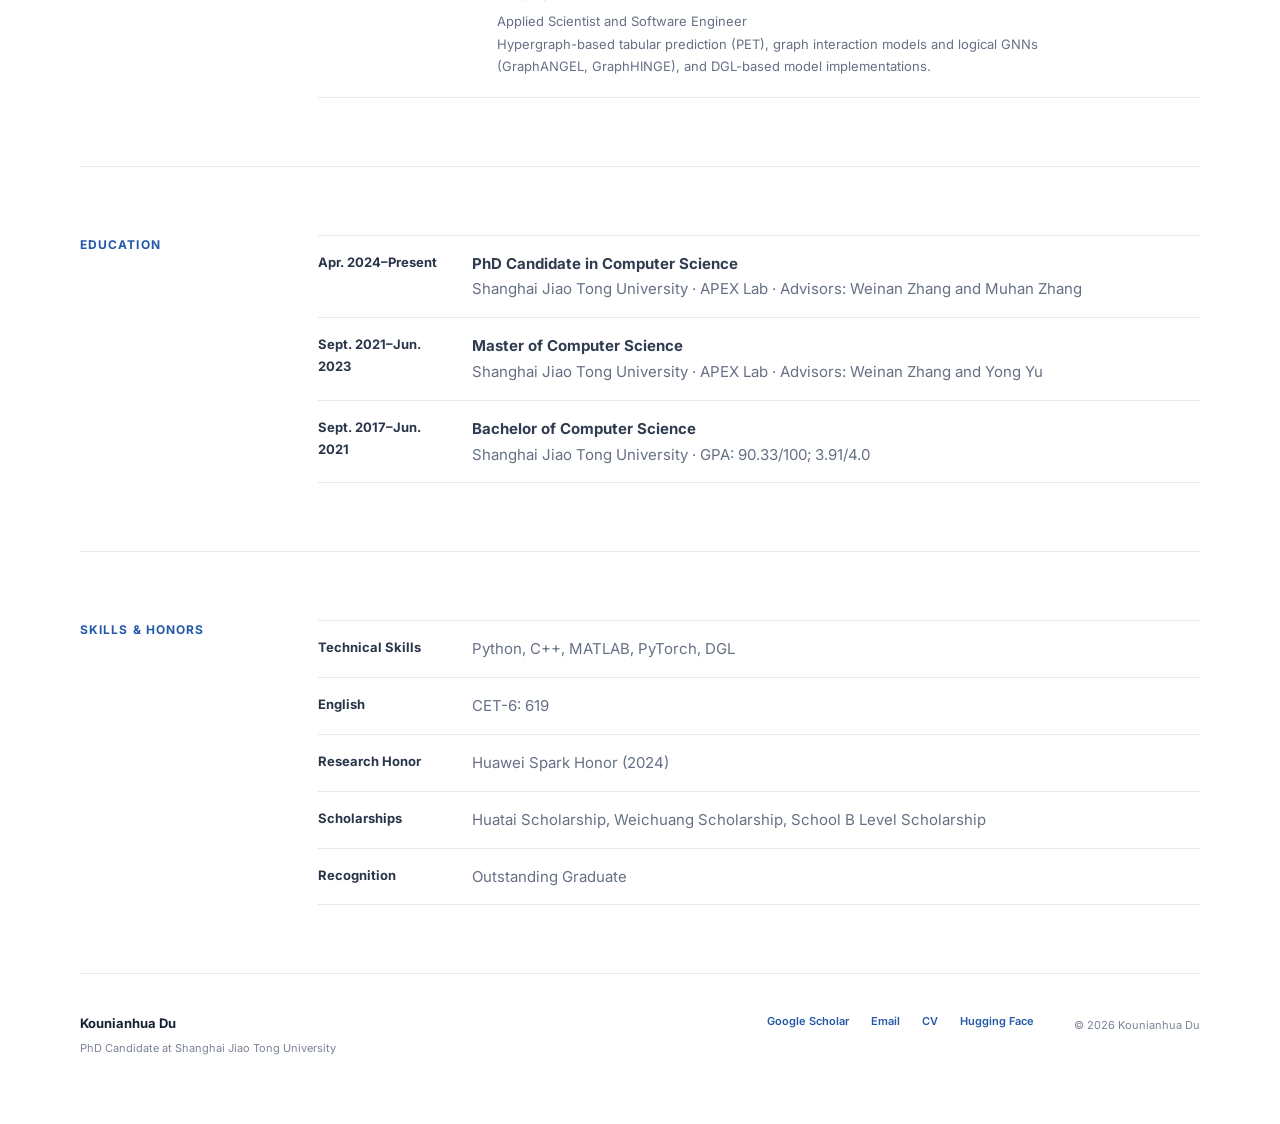
==== commit d06cb397: "Update publication metadata and static homepage" ====
--- a/index.html
+++ b/index.html
@@ -132,7 +132,7 @@
     <section class="section-block" id="publications">
       <div class="section-heading"><p>Publications &amp; Manuscripts</p></div>
       <div class="section-body">
-        <p class="publication-source"><a href="https://scholar.google.com/citations?user=3iWnom0AAAAJ&amp;hl=en&amp;sortby=pubdate" target="_blank" rel="noreferrer">Google Scholar profile</a> · <a href="https://openalex.org/A5074618552" target="_blank" rel="noreferrer">OpenAlex metadata</a><br>Last successful OpenAlex sync: 2026-11-23 14:42:36 UTC. Curated entries and corrections are preserved; database coverage may differ from Scholar.</p>
+        <p class="publication-source"><a href="https://scholar.google.com/citations?user=3iWnom0AAAAJ&amp;hl=en&amp;sortby=pubdate" target="_blank" rel="noreferrer">Google Scholar profile</a> · <a href="https://openalex.org/A5074618552" target="_blank" rel="noreferrer">OpenAlex metadata</a><br>Last successful OpenAlex sync: 2026-11-24 11:08:33 UTC. Curated entries and corrections are preserved; database coverage may differ from Scholar.</p>
         <div class="filters" role="group" aria-label="Filter publications">
           <button class="active" data-filter="all">All</button>
           <button data-filter="agents">Agents and Code</button>
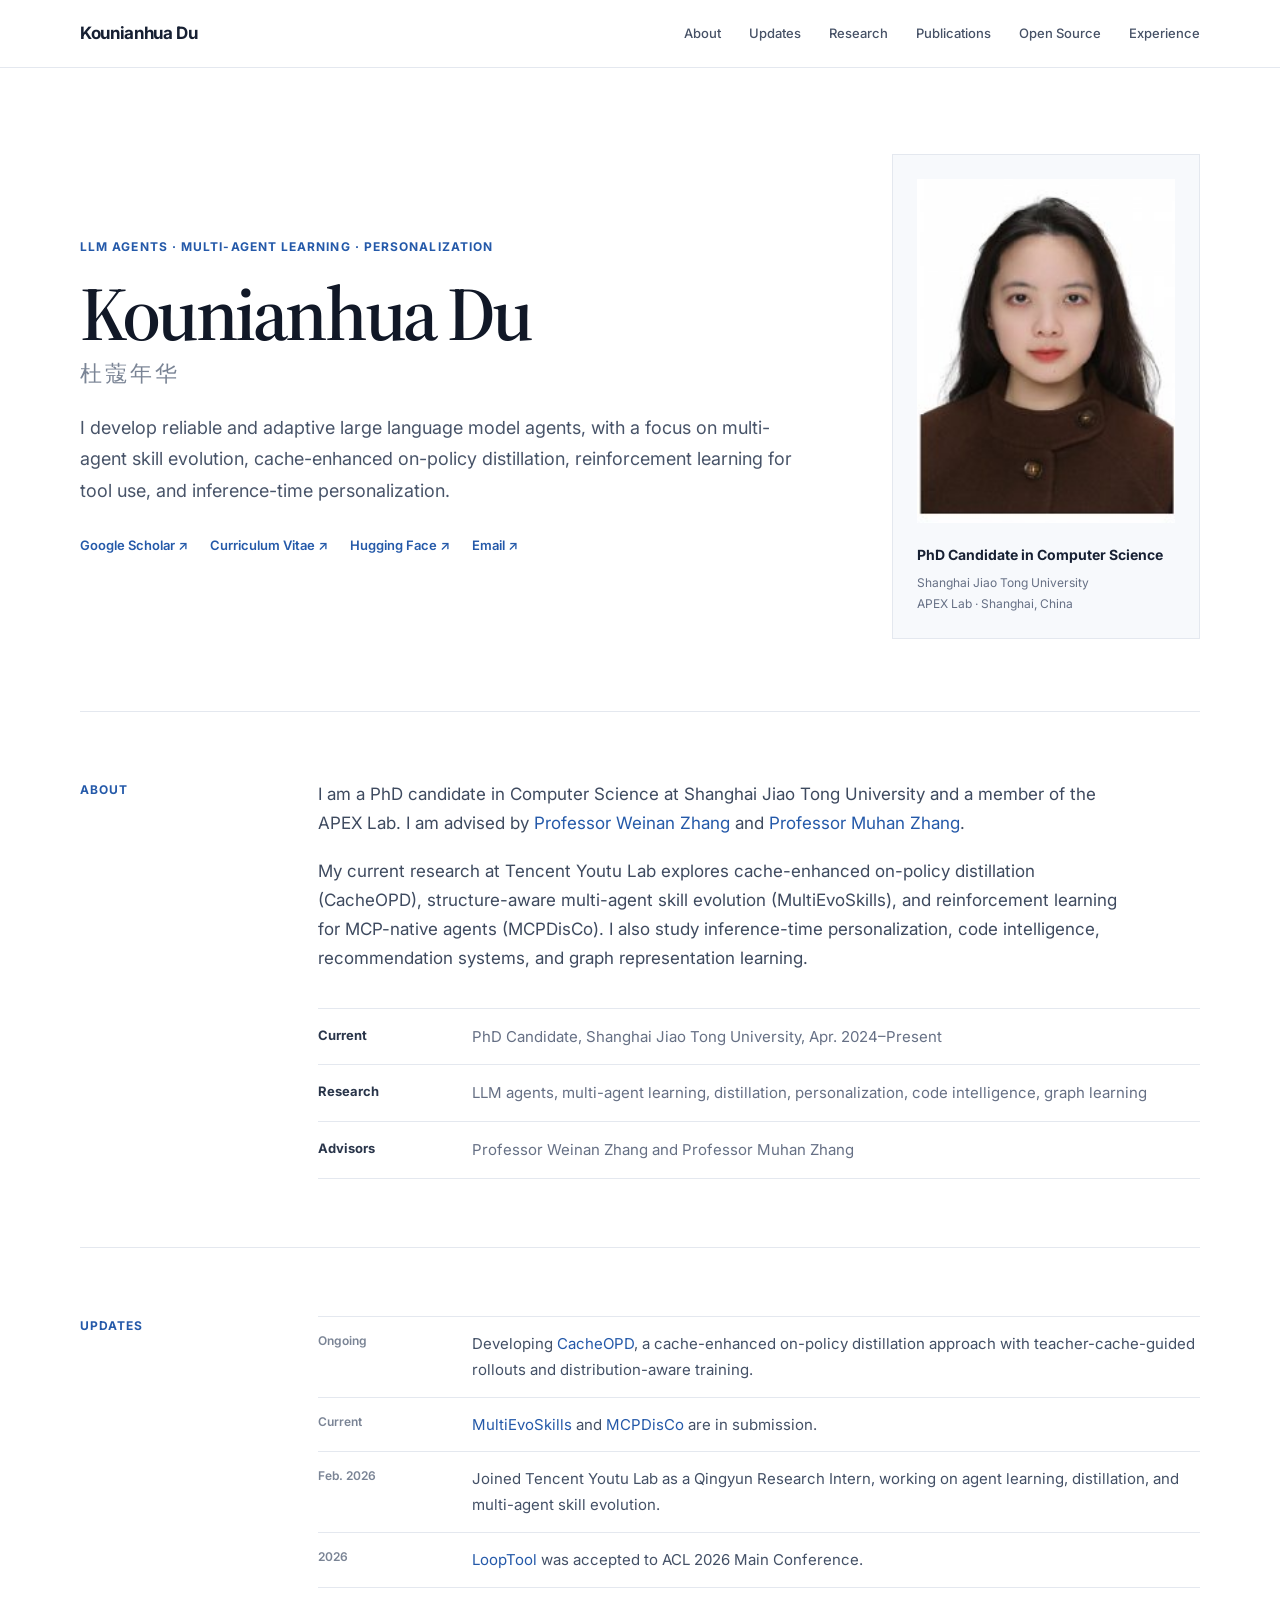
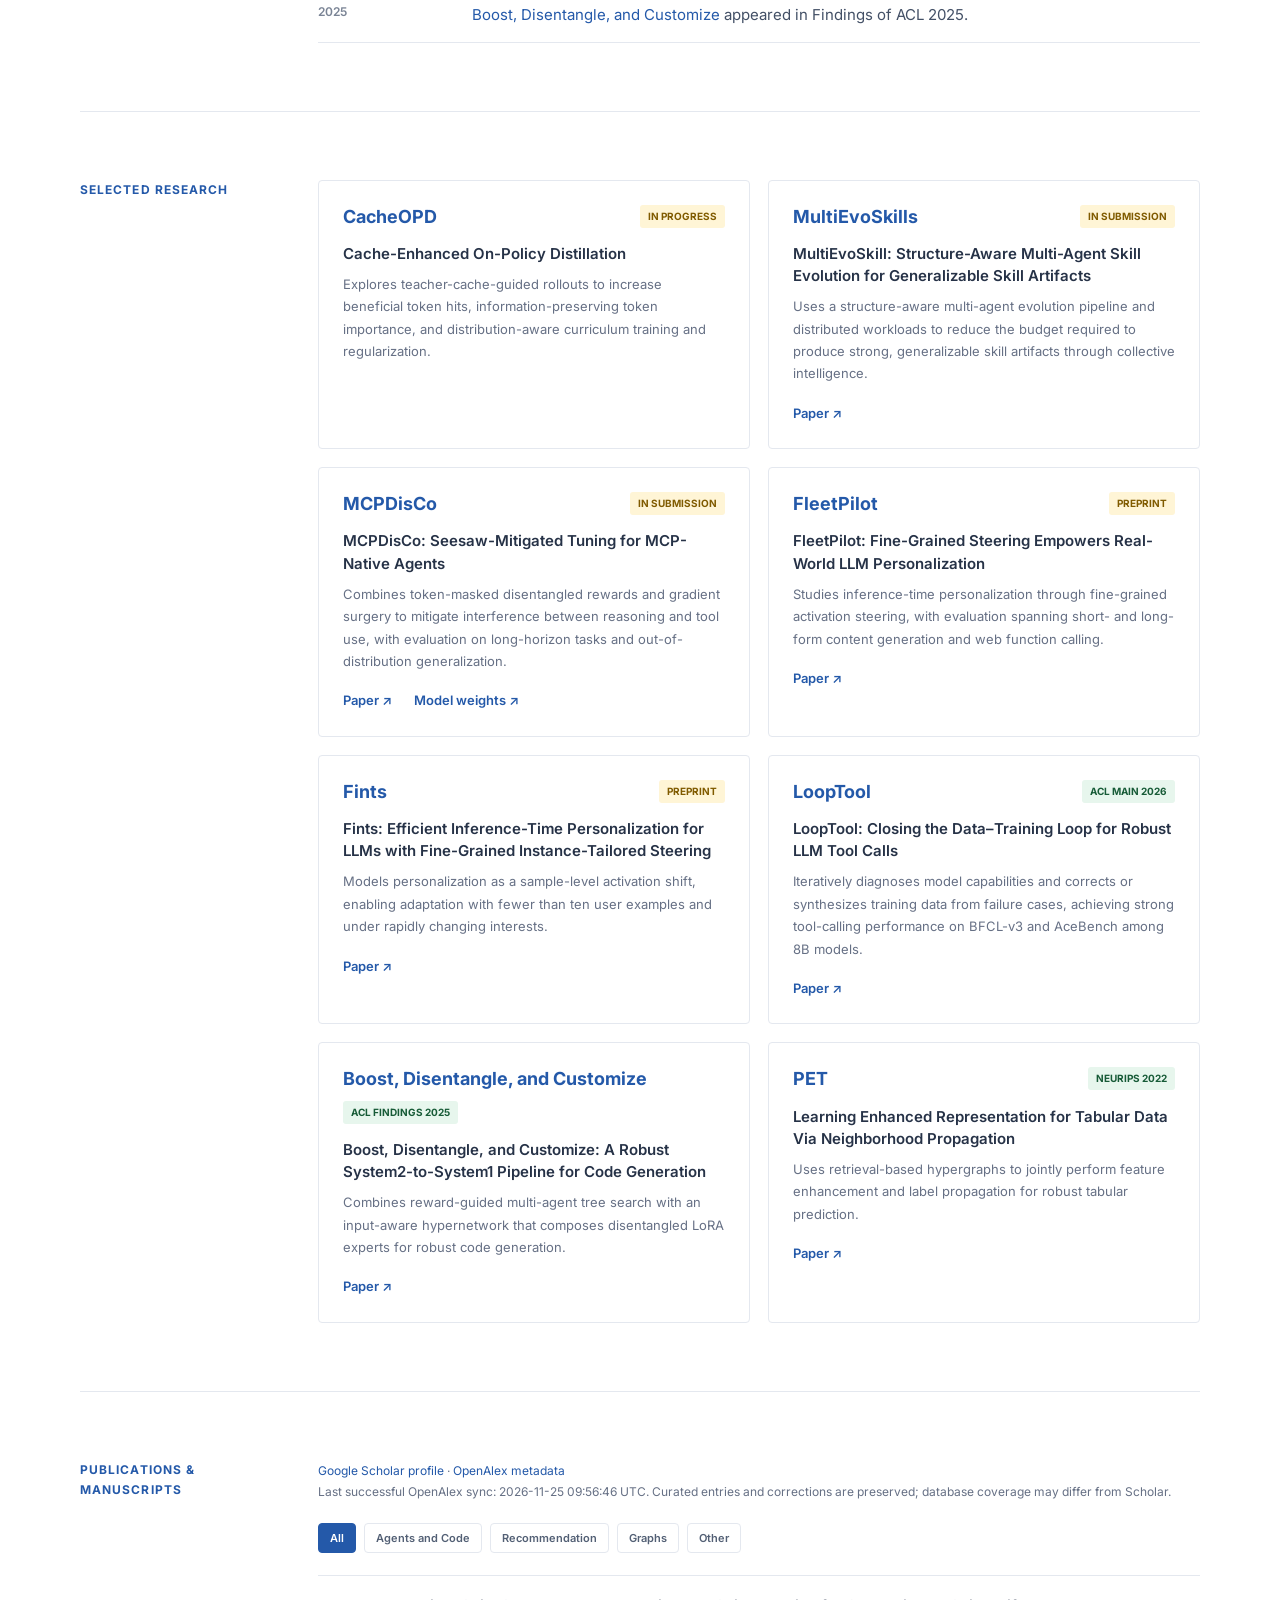
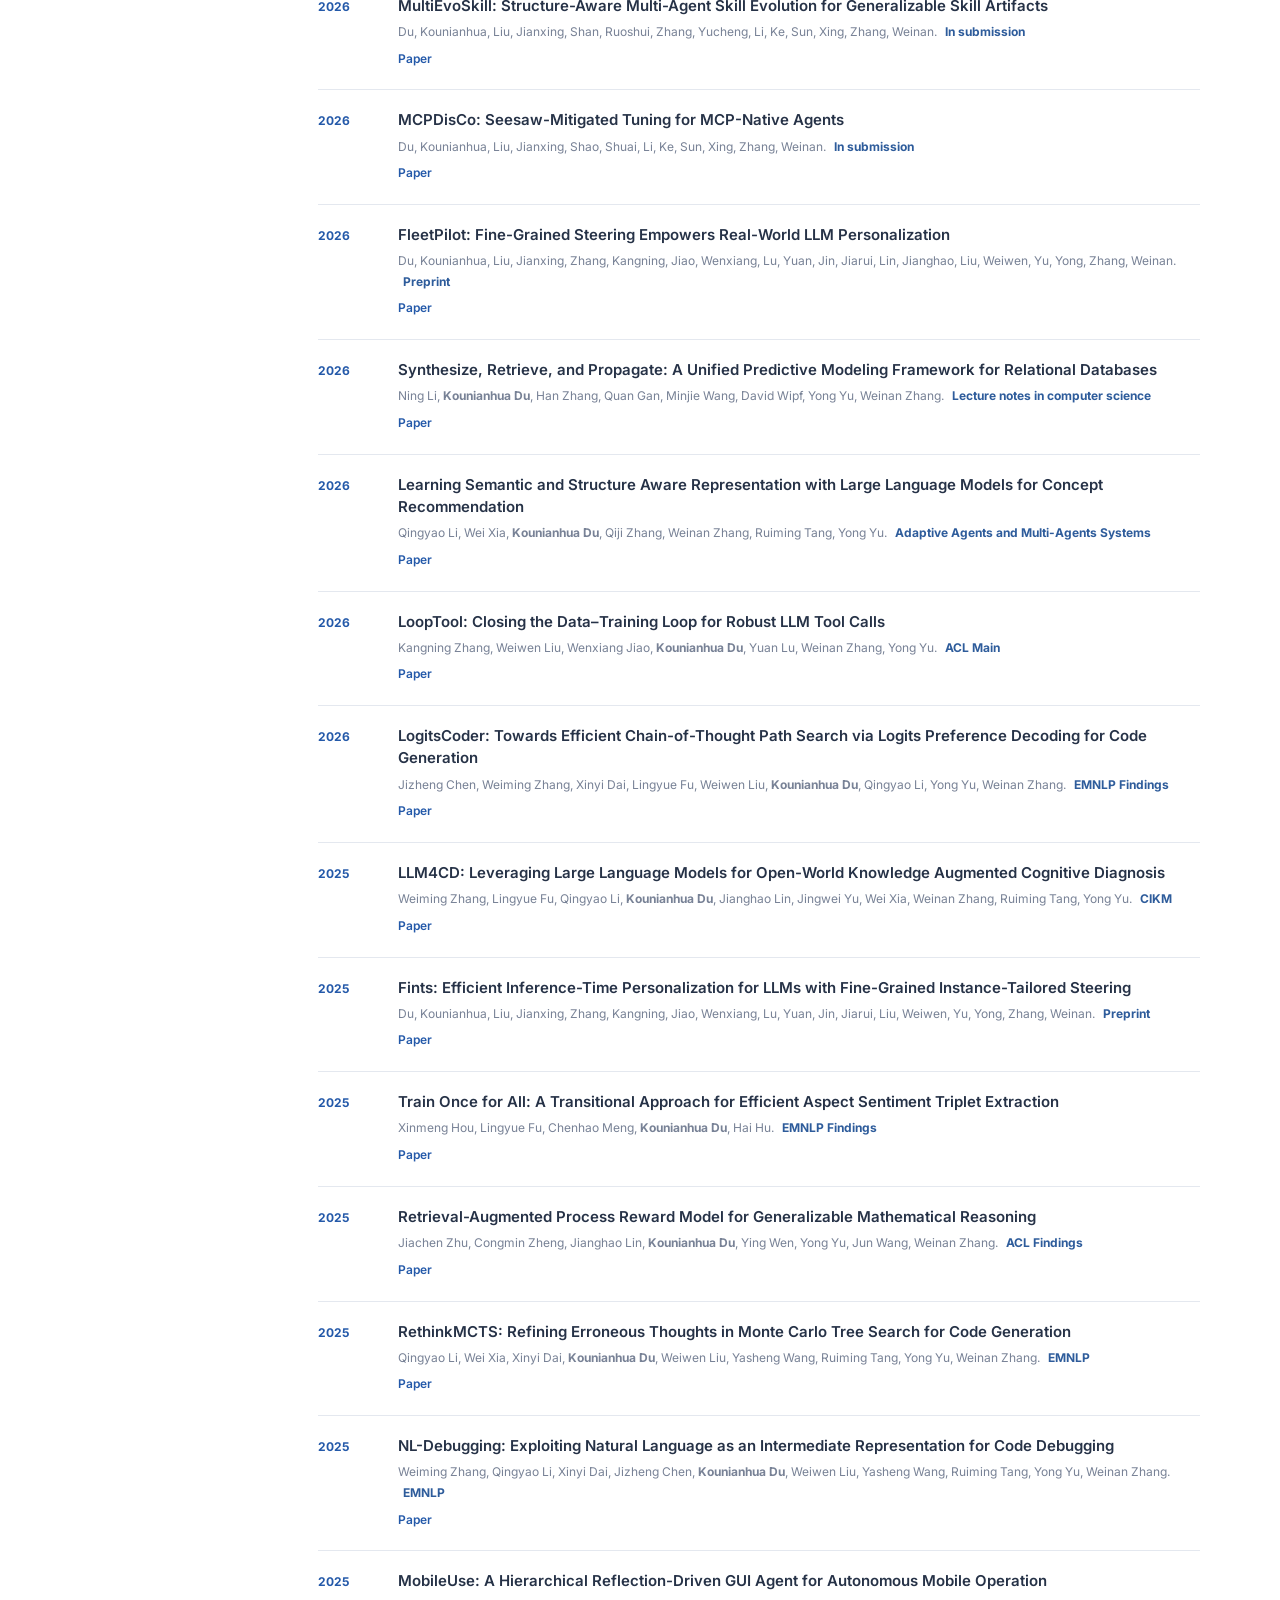
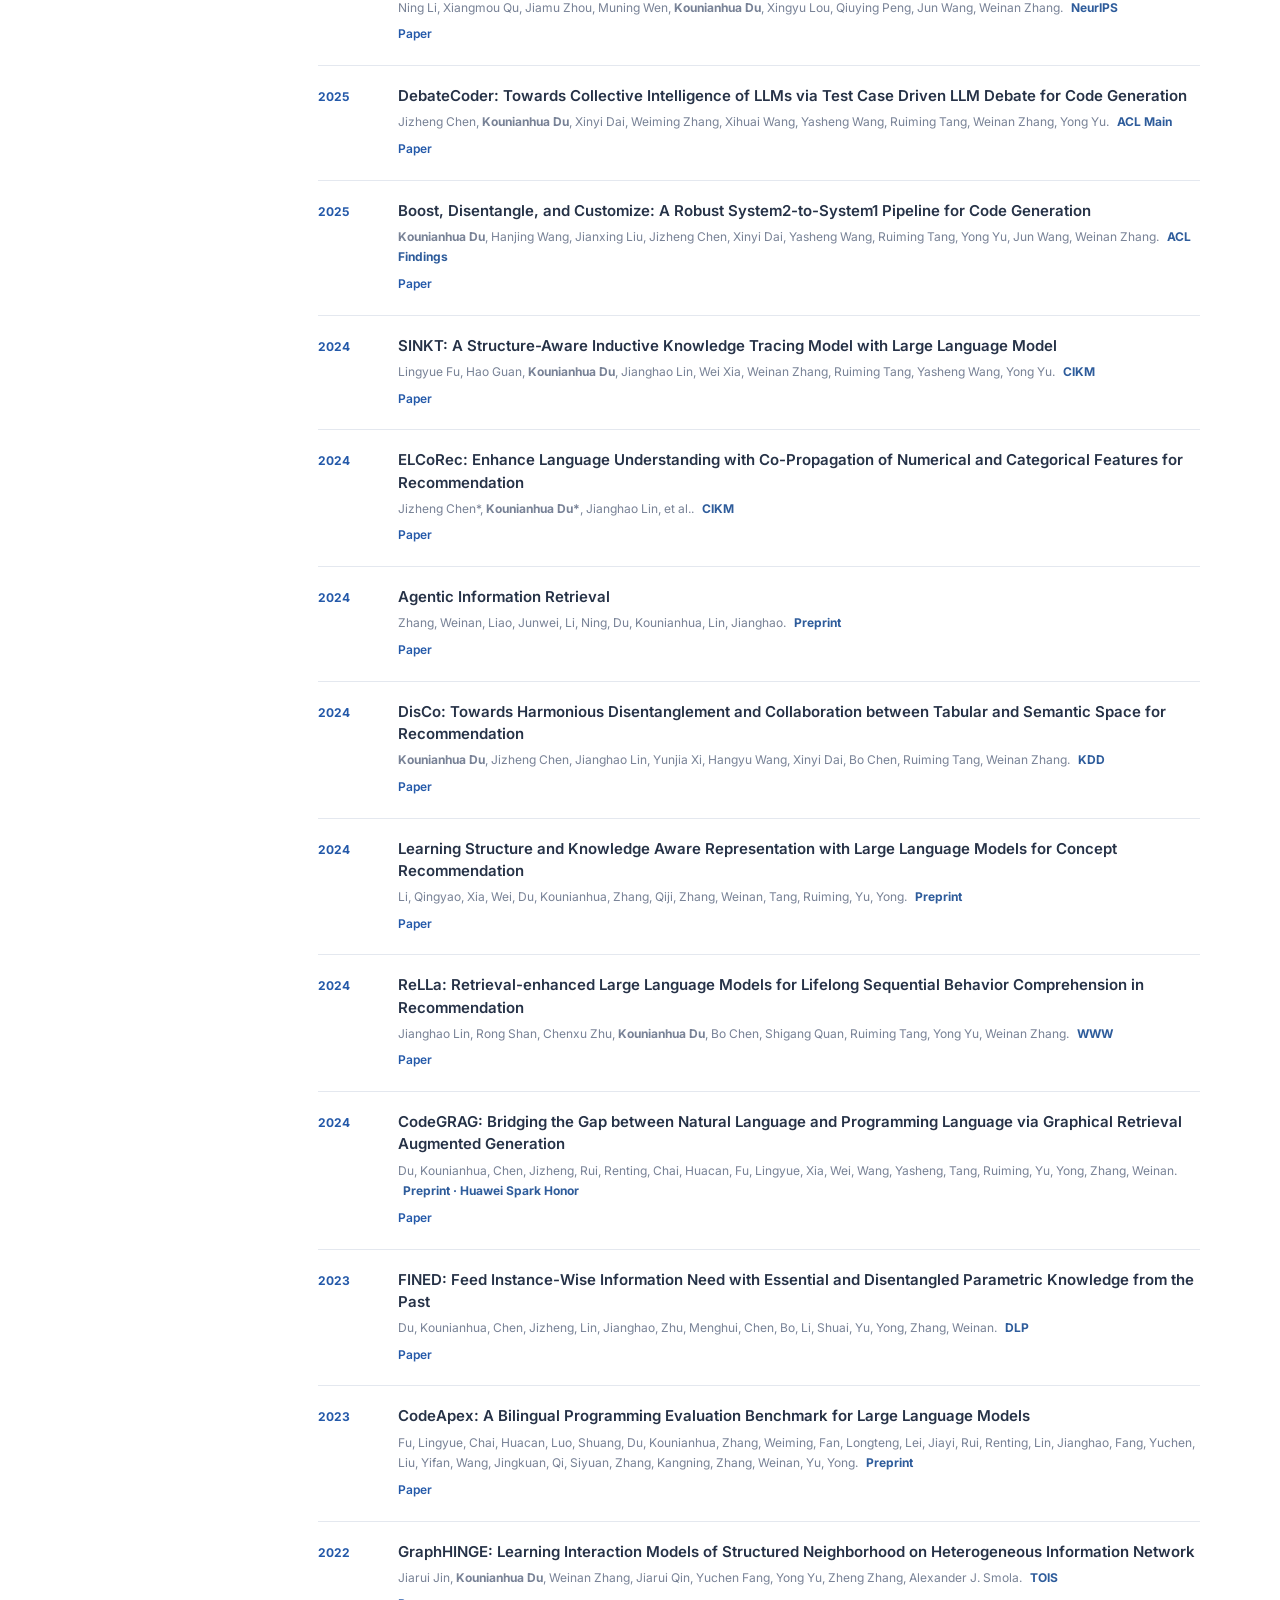
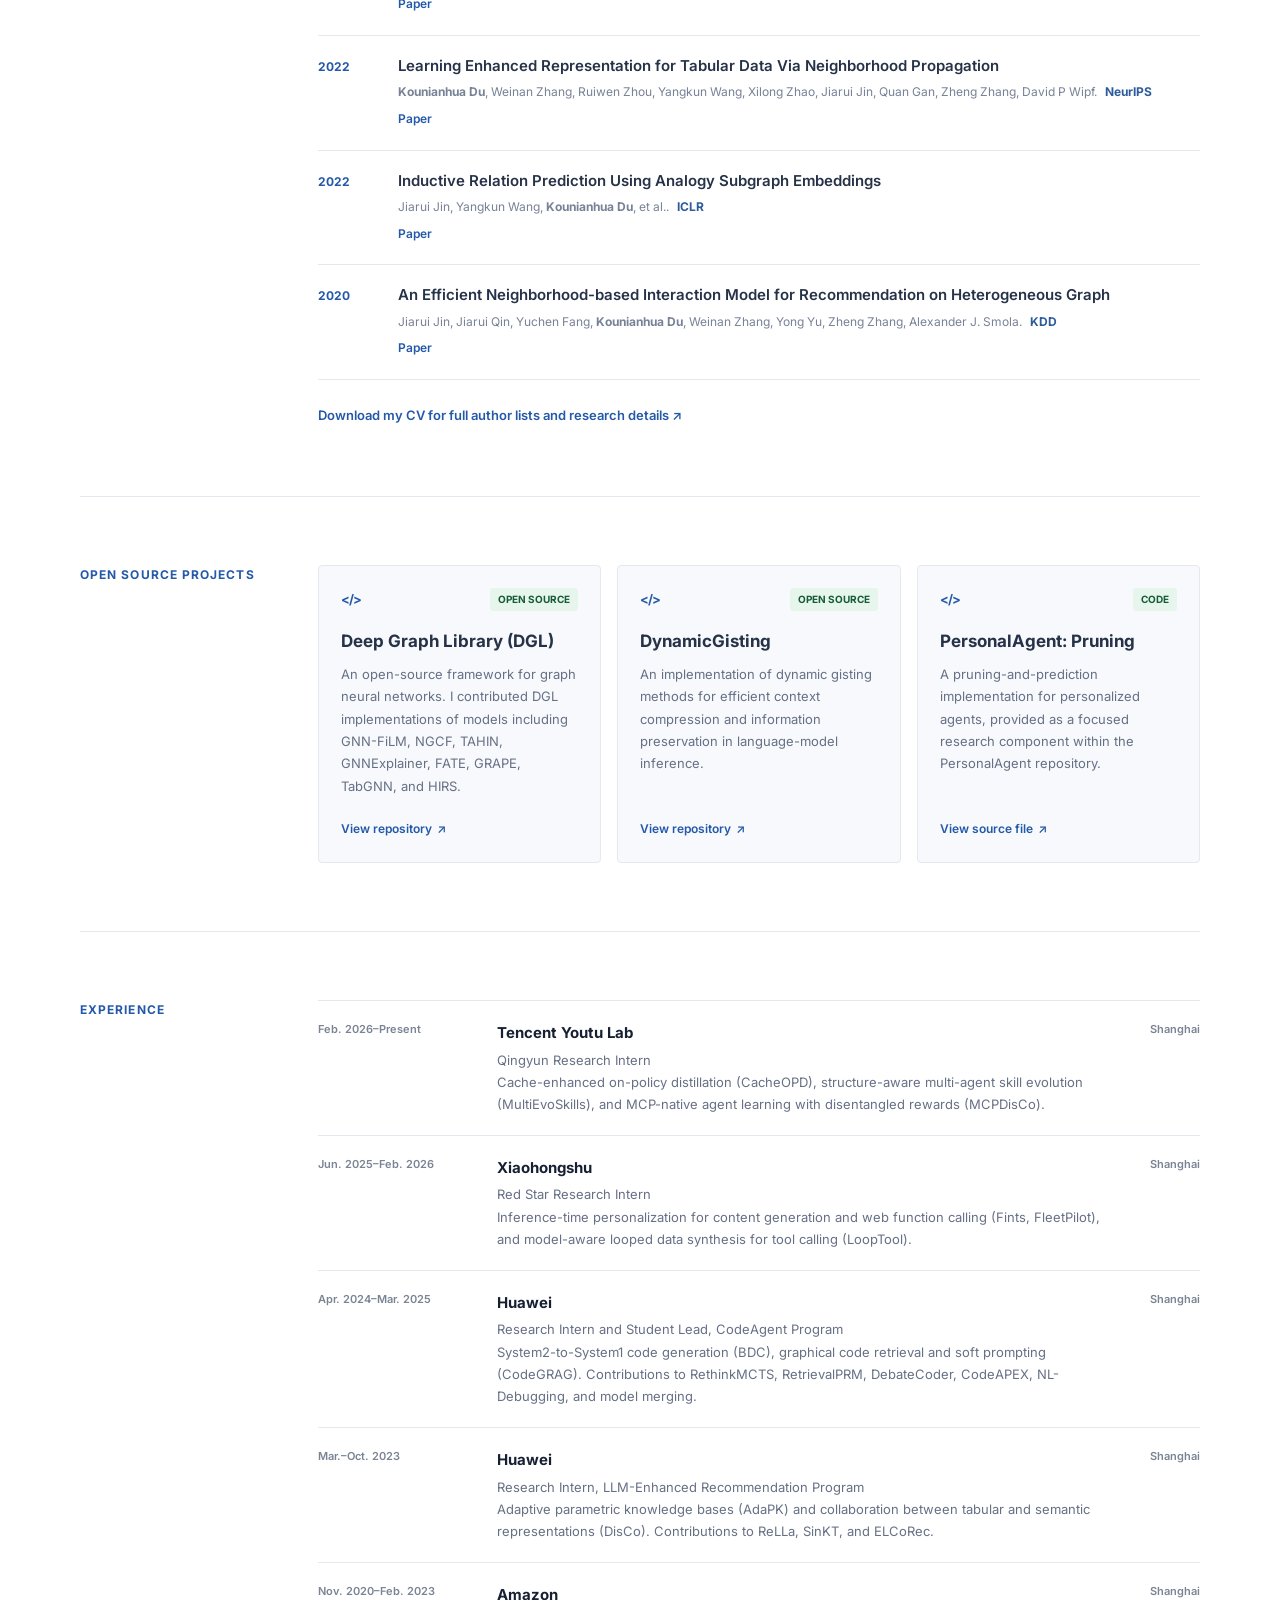
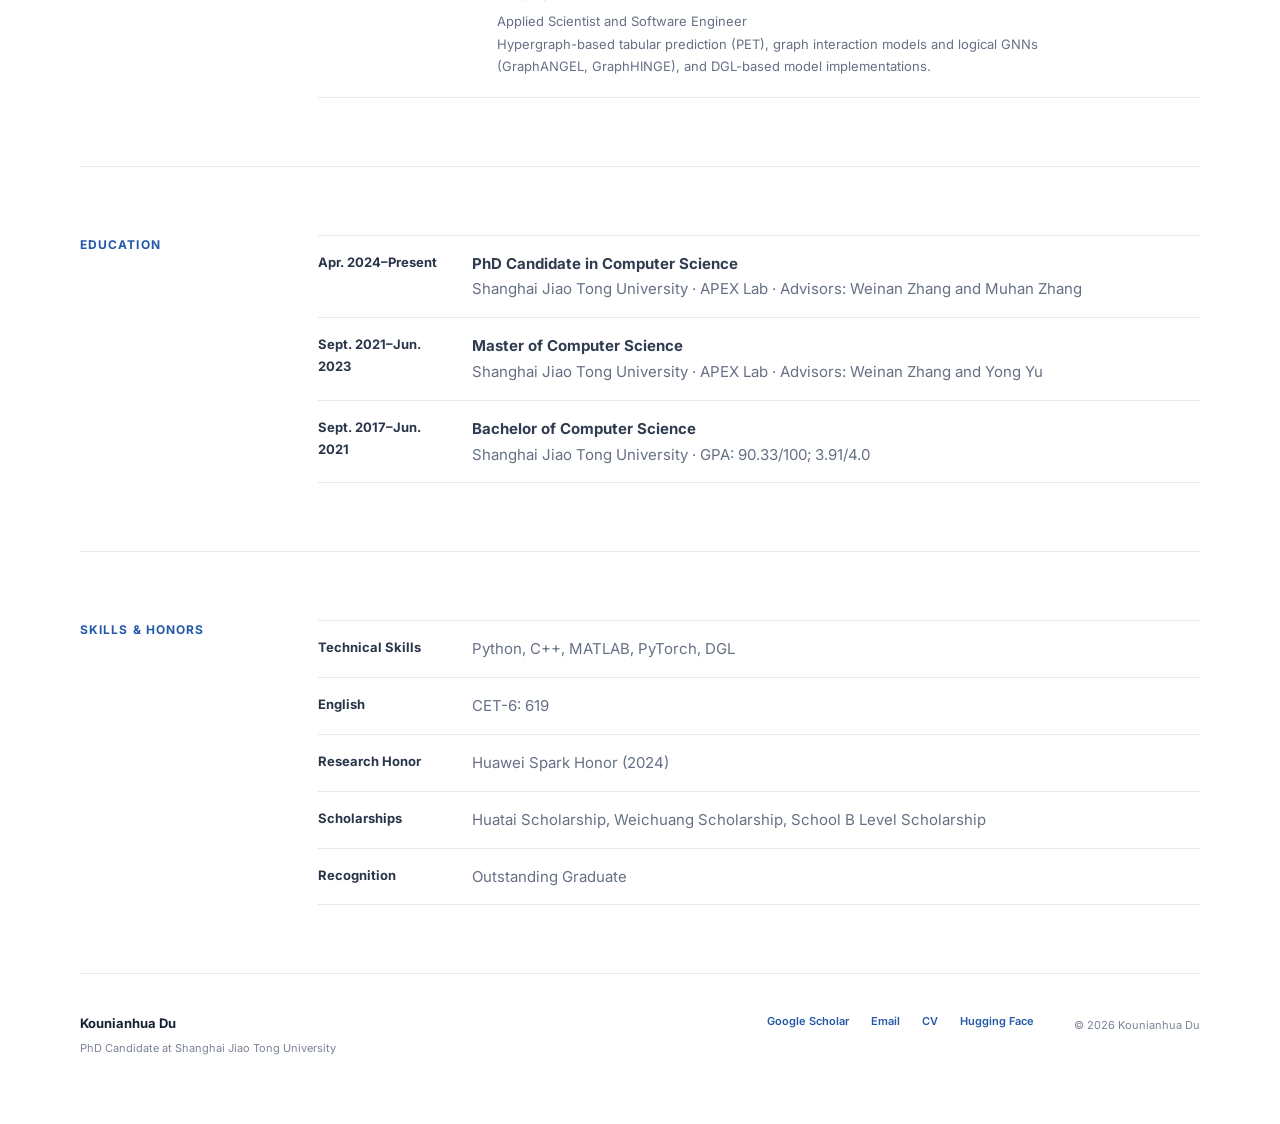
==== commit b0337117: "Update publication metadata and static homepage" ====
--- a/index.html
+++ b/index.html
@@ -132,7 +132,7 @@
     <section class="section-block" id="publications">
       <div class="section-heading"><p>Publications &amp; Manuscripts</p></div>
       <div class="section-body">
-        <p class="publication-source"><a href="https://scholar.google.com/citations?user=3iWnom0AAAAJ&amp;hl=en&amp;sortby=pubdate" target="_blank" rel="noreferrer">Google Scholar profile</a> · <a href="https://openalex.org/A5074618552" target="_blank" rel="noreferrer">OpenAlex metadata</a><br>Last successful OpenAlex sync: 2026-11-24 11:08:33 UTC. Curated entries and corrections are preserved; database coverage may differ from Scholar.</p>
+        <p class="publication-source"><a href="https://scholar.google.com/citations?user=3iWnom0AAAAJ&amp;hl=en&amp;sortby=pubdate" target="_blank" rel="noreferrer">Google Scholar profile</a> · <a href="https://openalex.org/A5074618552" target="_blank" rel="noreferrer">OpenAlex metadata</a><br>Last successful OpenAlex sync: 2026-11-25 09:56:46 UTC. Curated entries and corrections are preserved; database coverage may differ from Scholar.</p>
         <div class="filters" role="group" aria-label="Filter publications">
           <button class="active" data-filter="all">All</button>
           <button data-filter="agents">Agents and Code</button>
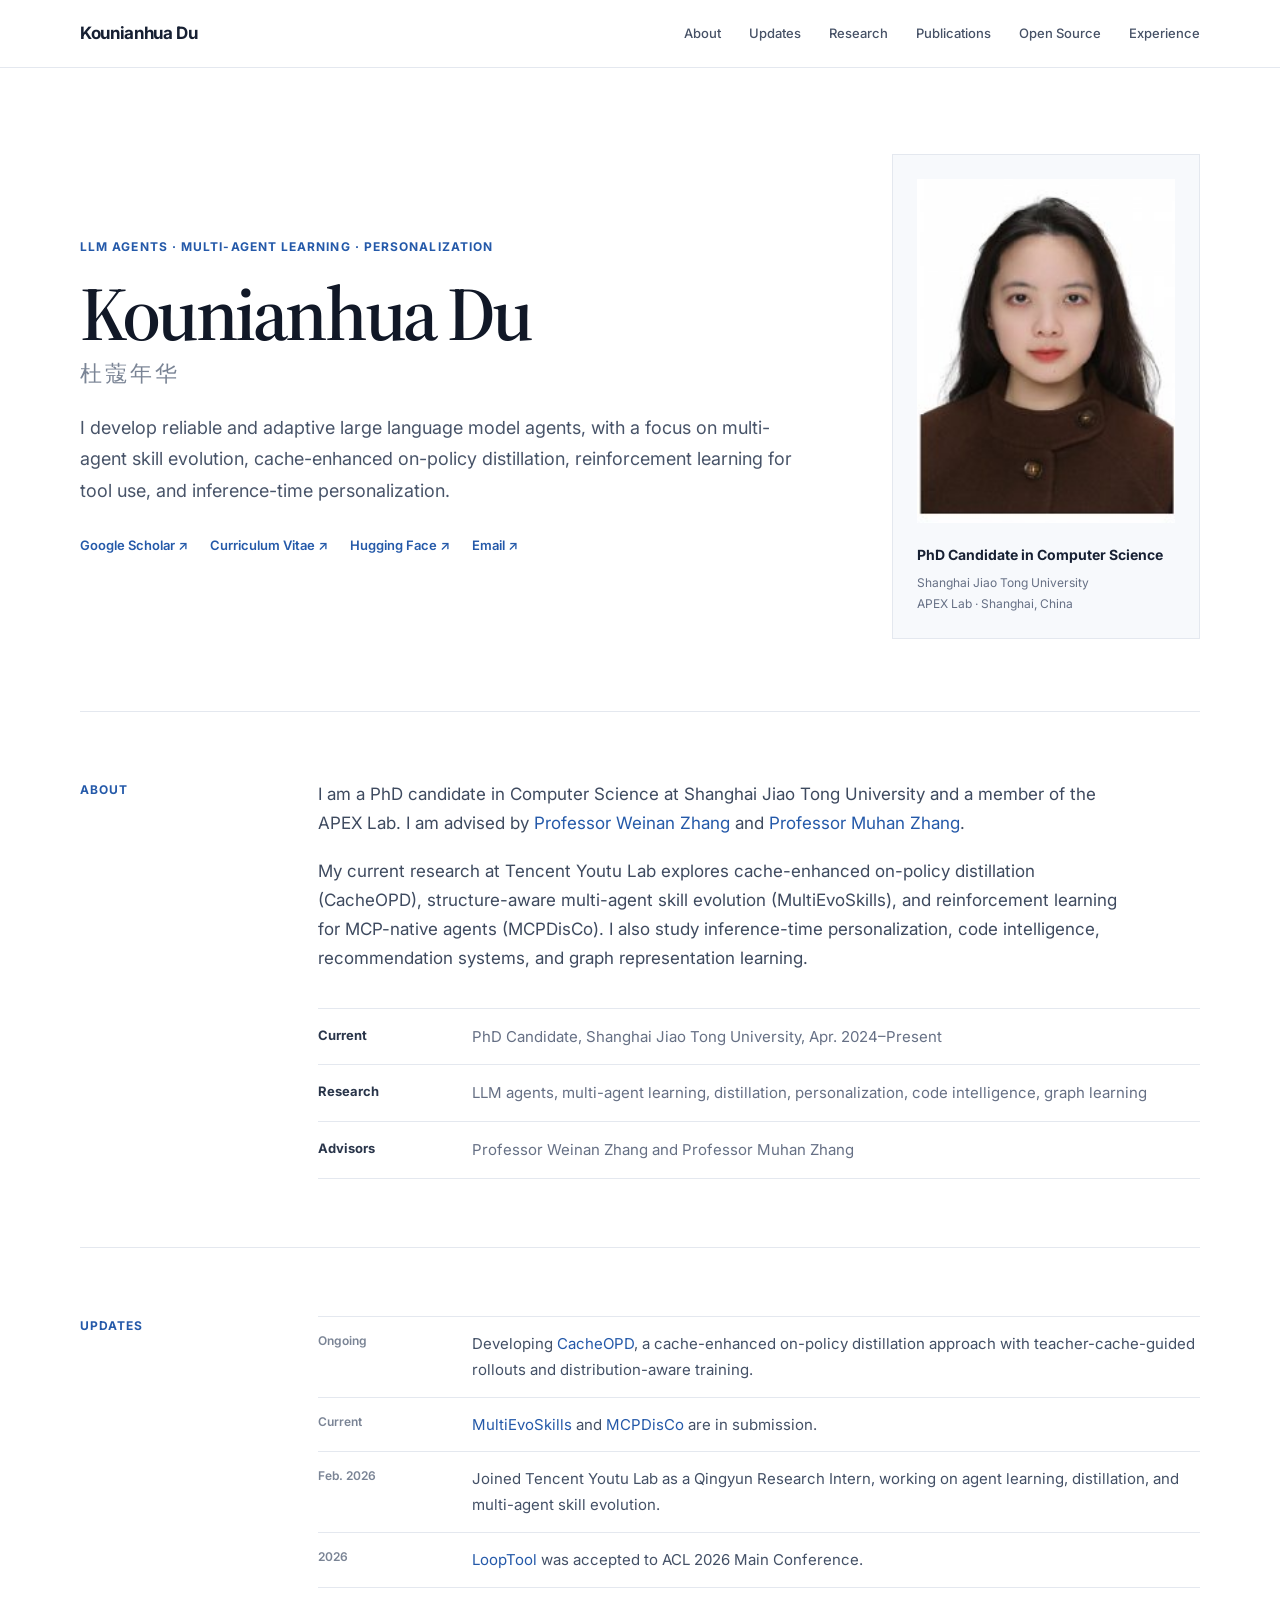
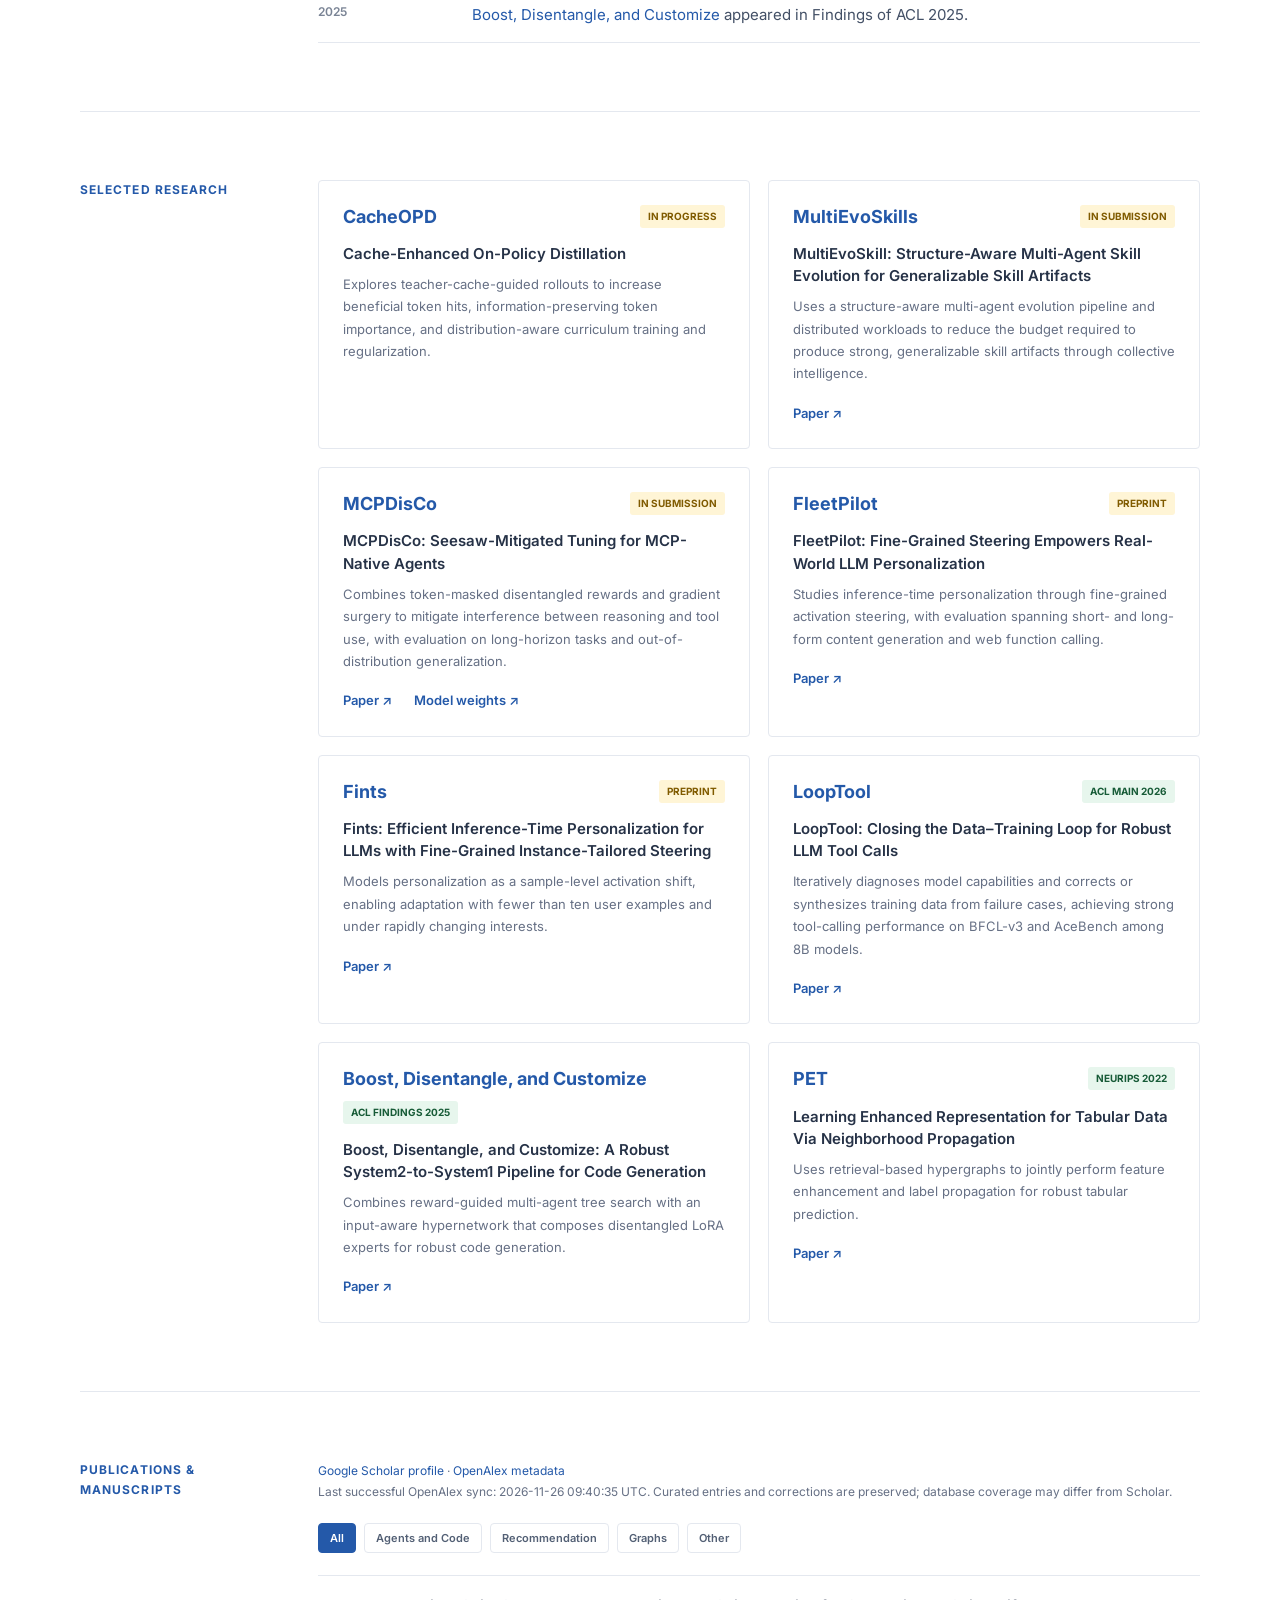
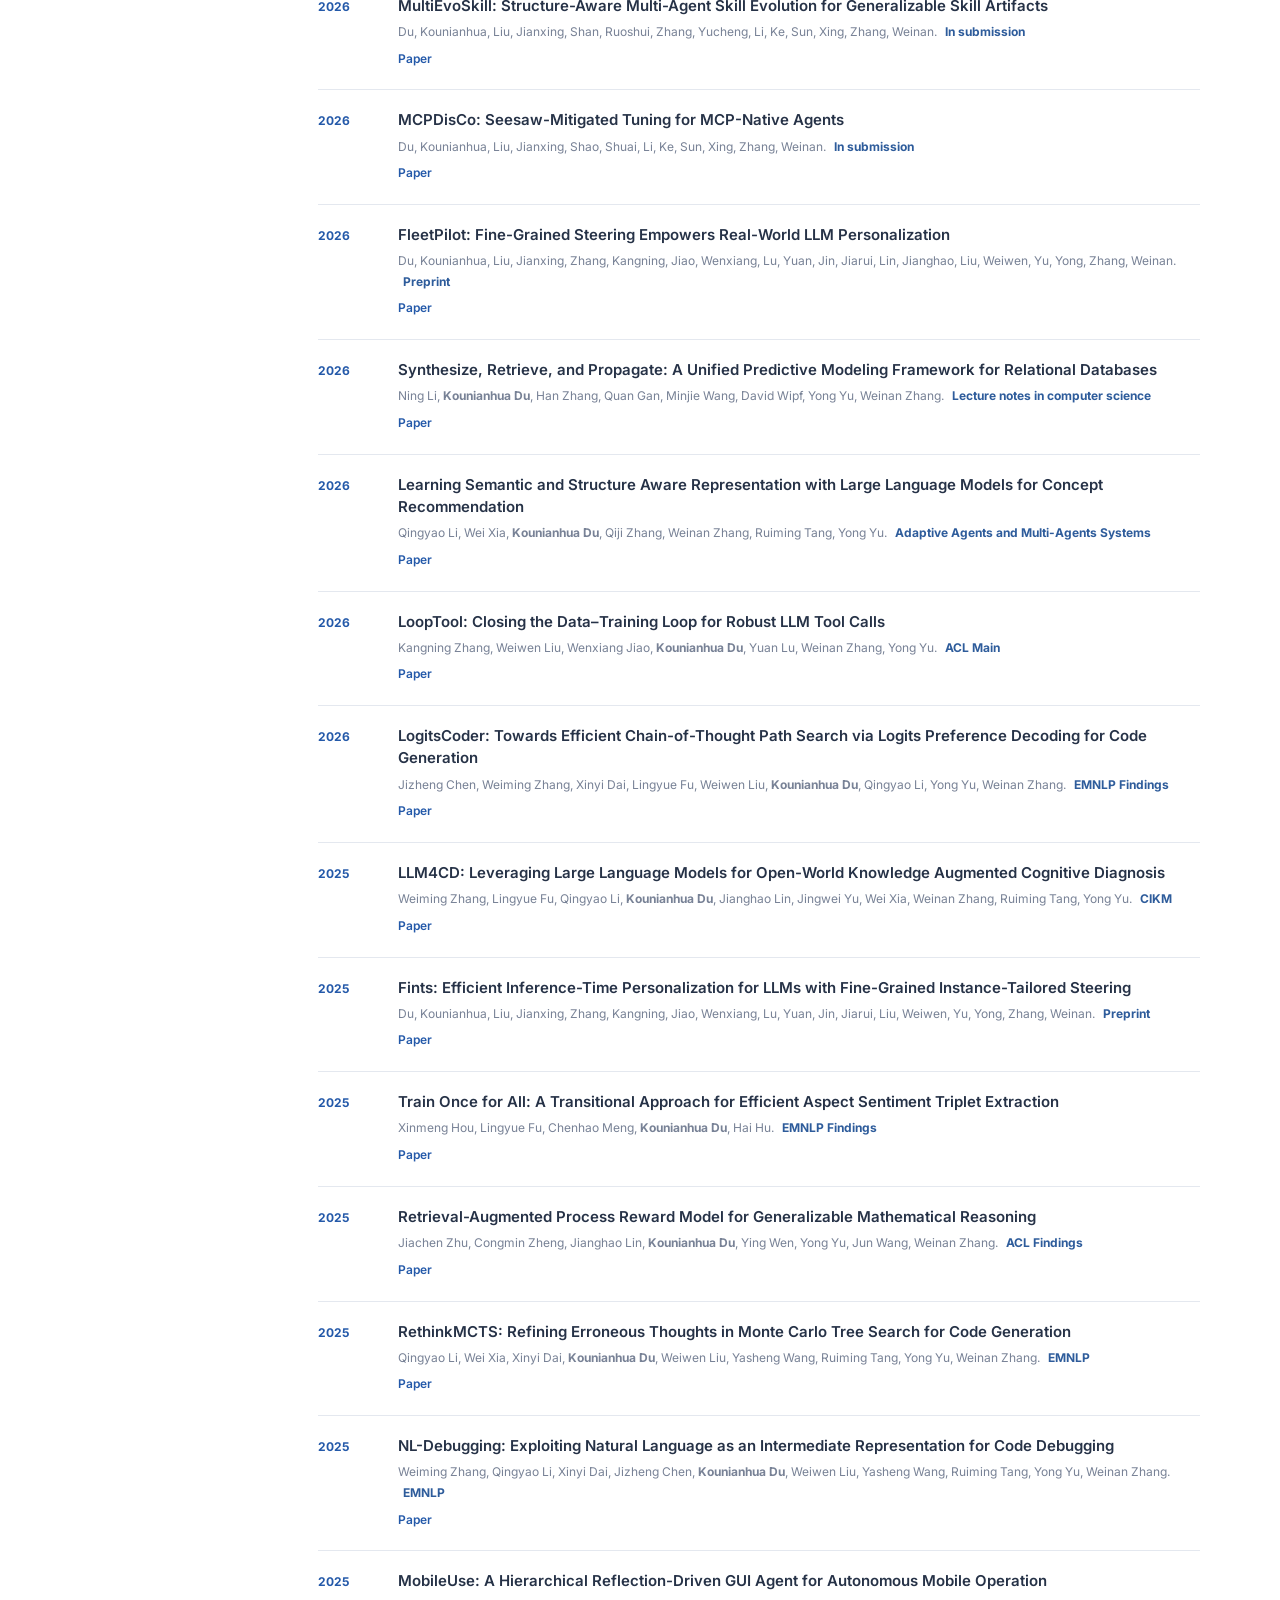
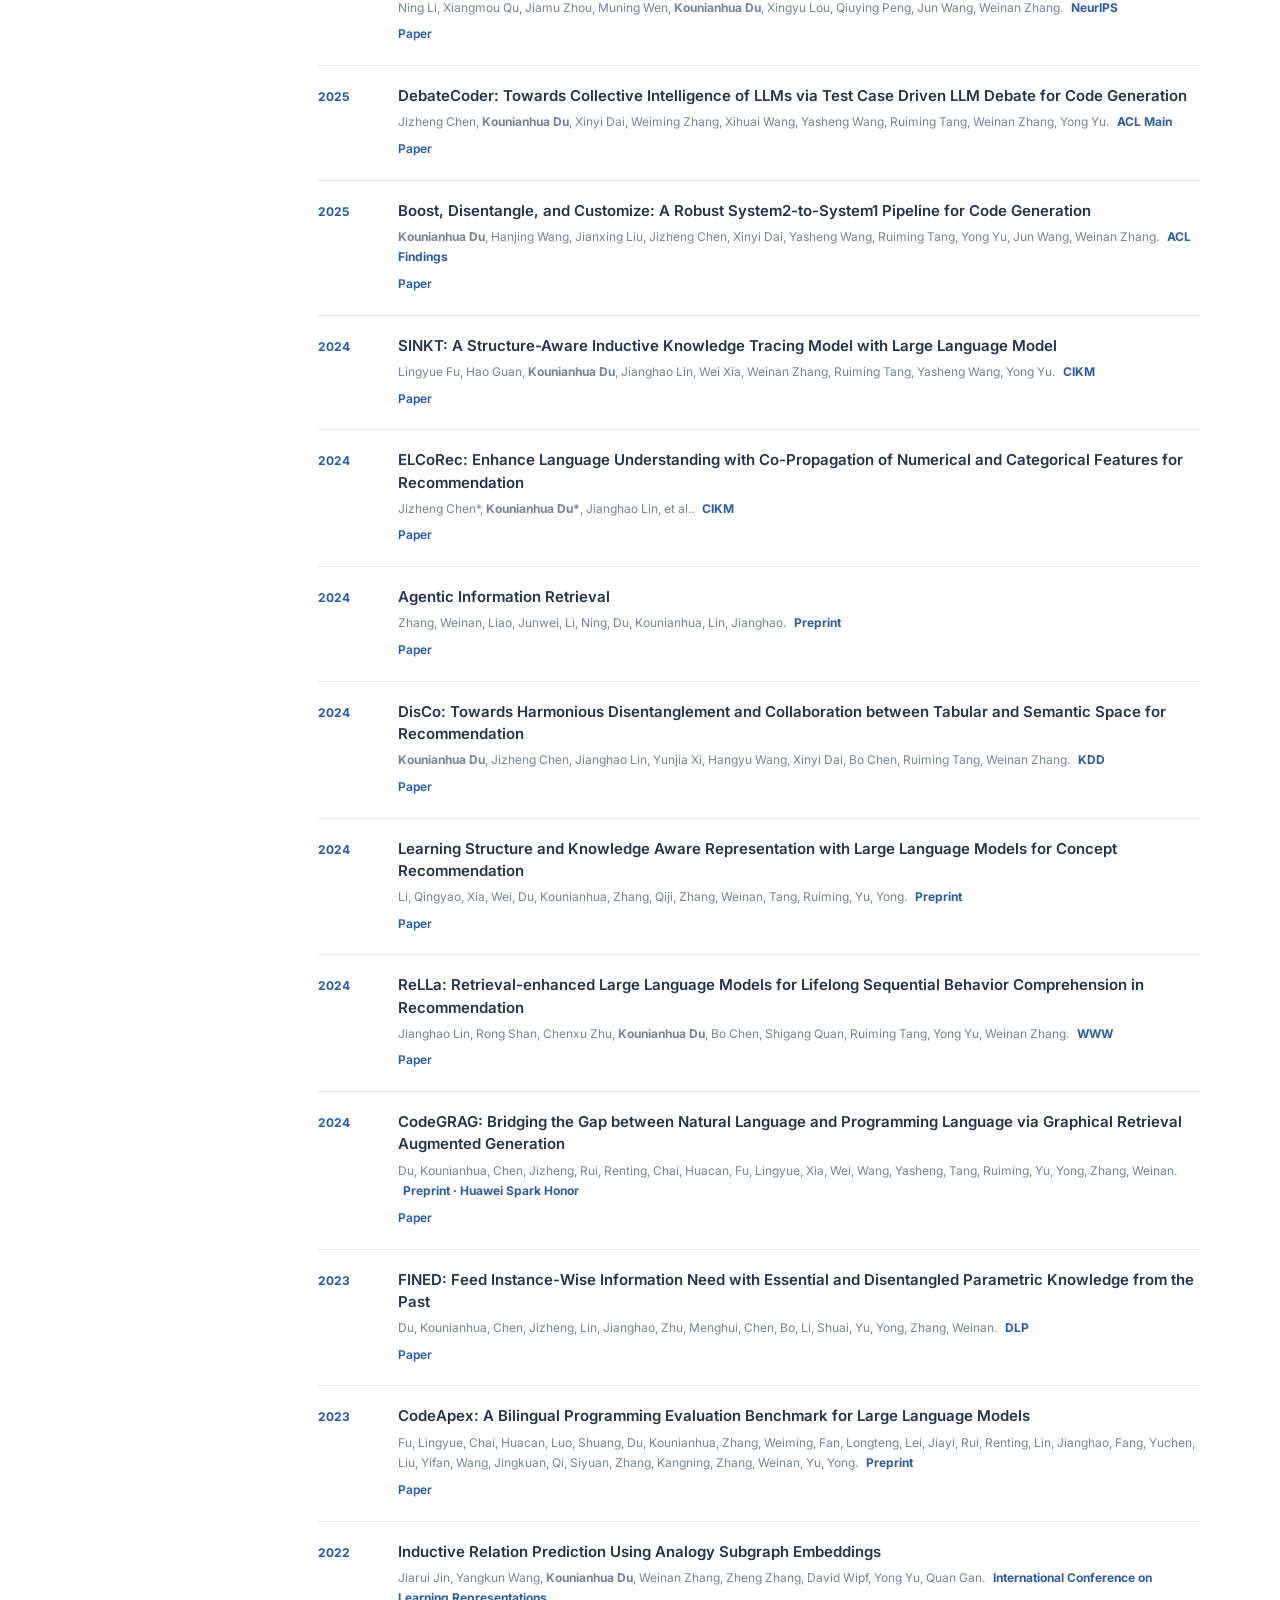
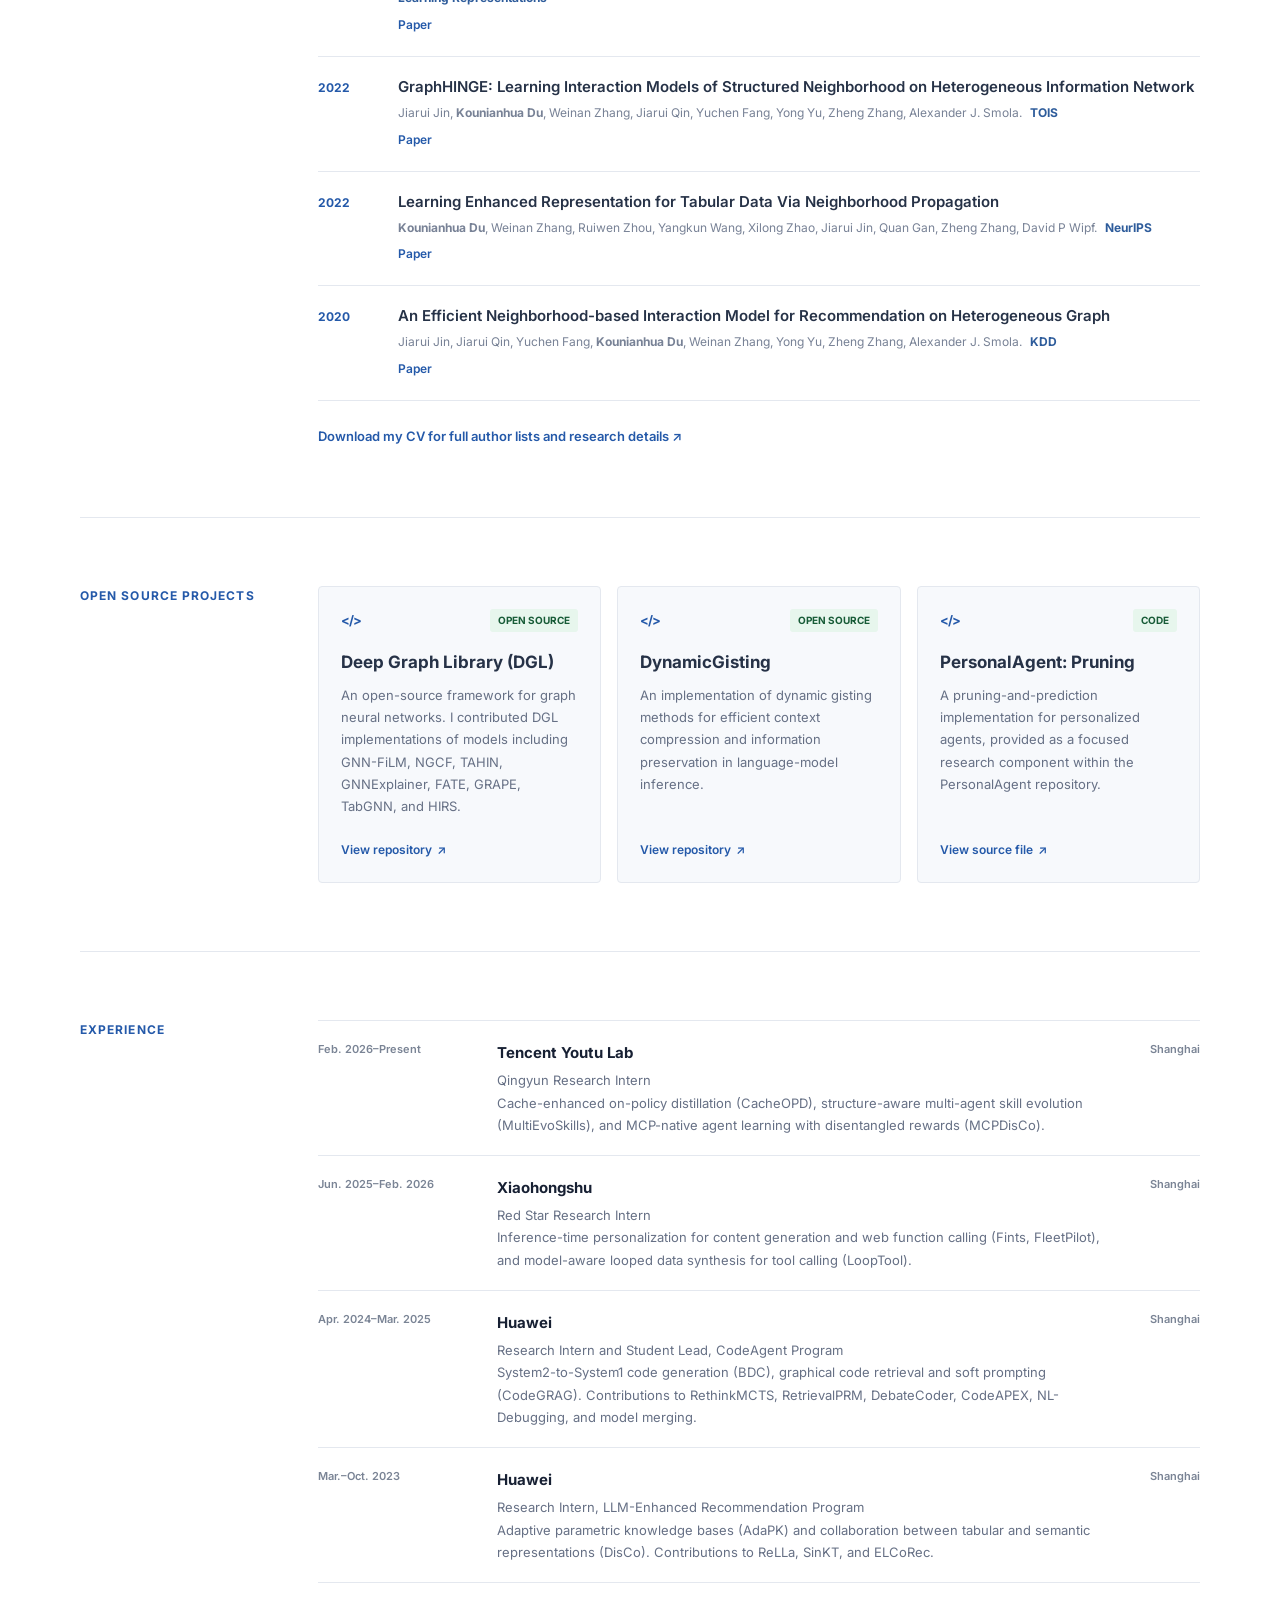
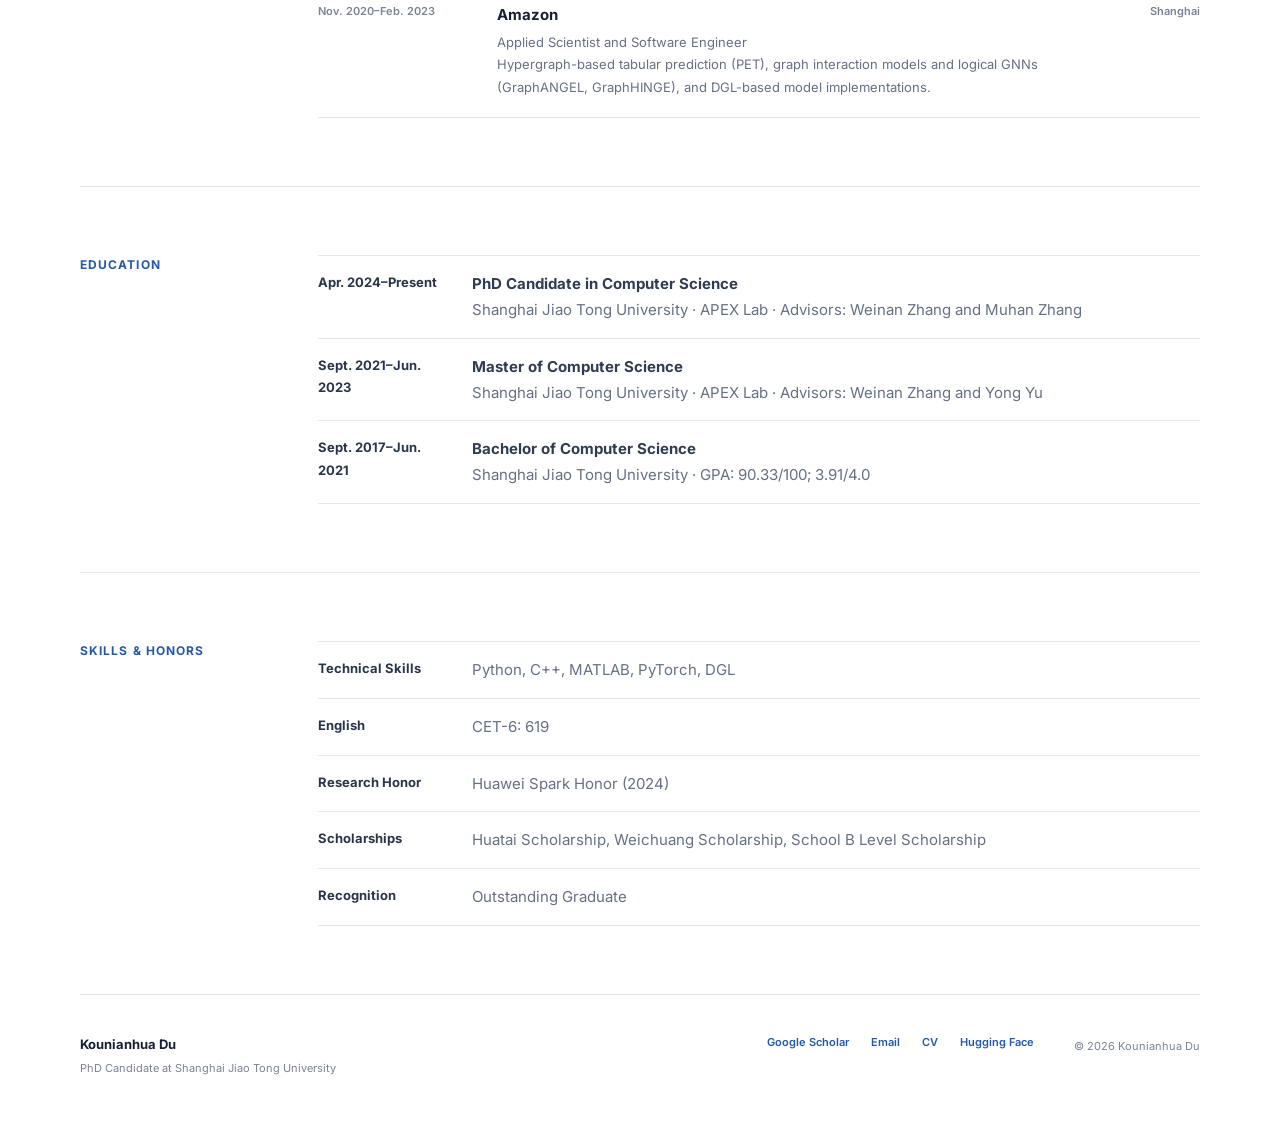
==== commit bcf7cd50: "Update publication metadata and static homepage" ====
--- a/index.html
+++ b/index.html
@@ -132,7 +132,7 @@
     <section class="section-block" id="publications">
       <div class="section-heading"><p>Publications &amp; Manuscripts</p></div>
       <div class="section-body">
-        <p class="publication-source"><a href="https://scholar.google.com/citations?user=3iWnom0AAAAJ&amp;hl=en&amp;sortby=pubdate" target="_blank" rel="noreferrer">Google Scholar profile</a> · <a href="https://openalex.org/A5074618552" target="_blank" rel="noreferrer">OpenAlex metadata</a><br>Last successful OpenAlex sync: 2026-11-25 09:56:46 UTC. Curated entries and corrections are preserved; database coverage may differ from Scholar.</p>
+        <p class="publication-source"><a href="https://scholar.google.com/citations?user=3iWnom0AAAAJ&amp;hl=en&amp;sortby=pubdate" target="_blank" rel="noreferrer">Google Scholar profile</a> · <a href="https://openalex.org/A5074618552" target="_blank" rel="noreferrer">OpenAlex metadata</a><br>Last successful OpenAlex sync: 2026-11-26 09:40:35 UTC. Curated entries and corrections are preserved; database coverage may differ from Scholar.</p>
         <div class="filters" role="group" aria-label="Filter publications">
           <button class="active" data-filter="all">All</button>
           <button data-filter="agents">Agents and Code</button>
@@ -166,9 +166,9 @@
           <article data-category="agents" data-publication-id="codegrag"><time>2024</time><div><h3>CodeGRAG: Bridging the Gap between Natural Language and Programming Language via Graphical Retrieval Augmented Generation</h3><p>Du, Kounianhua, Chen, Jizheng, Rui, Renting, Chai, Huacan, Fu, Lingyue, Xia, Wei, Wang, Yasheng, Tang, Ruiming, Yu, Yong, Zhang, Weinan. <span>Preprint · Huawei Spark Honor</span></p><a href="https://doi.org/10.48550/arxiv.2405.02355" target="_blank" rel="noreferrer">Paper</a></div></article>
           <article data-category="recommendation" data-publication-id="fined"><time>2023</time><div><h3>FINED: Feed Instance-Wise Information Need with Essential and Disentangled Parametric Knowledge from the Past</h3><p>Du, Kounianhua, Chen, Jizheng, Lin, Jianghao, Zhu, Menghui, Chen, Bo, Li, Shuai, Yu, Yong, Zhang, Weinan. <span>DLP</span></p><a href="https://doi.org/10.48550/arxiv.2406.00012" target="_blank" rel="noreferrer">Paper</a></div></article>
           <article data-category="agents" data-publication-id="codeapex"><time>2023</time><div><h3>CodeApex: A Bilingual Programming Evaluation Benchmark for Large Language Models</h3><p>Fu, Lingyue, Chai, Huacan, Luo, Shuang, Du, Kounianhua, Zhang, Weiming, Fan, Longteng, Lei, Jiayi, Rui, Renting, Lin, Jianghao, Fang, Yuchen, Liu, Yifan, Wang, Jingkuan, Qi, Siyuan, Zhang, Kangning, Zhang, Weinan, Yu, Yong. <span>Preprint</span></p><a href="https://doi.org/10.48550/arxiv.2309.01940" target="_blank" rel="noreferrer">Paper</a></div></article>
+          <article data-category="graphs" data-publication-id="graphangel"><time>2022</time><div><h3>Inductive Relation Prediction Using Analogy Subgraph Embeddings</h3><p>Jiarui Jin, Yangkun Wang, <strong>Kounianhua Du</strong>, Weinan Zhang, Zheng Zhang, David Wipf, Yong Yu, Quan Gan. <span>International Conference on Learning Representations</span></p><a href="https://openreview.net/forum?id=PTRo58zPt3P" target="_blank" rel="noreferrer">Paper</a></div></article>
           <article data-category="graphs" data-publication-id="graphhinge"><time>2022</time><div><h3>GraphHINGE: Learning Interaction Models of Structured Neighborhood on Heterogeneous Information Network</h3><p>Jiarui Jin, <strong>Kounianhua Du</strong>, Weinan Zhang, Jiarui Qin, Yuchen Fang, Yong Yu, Zheng Zhang, Alexander J. Smola. <span>TOIS</span></p><a href="https://doi.org/10.1145/3472956" target="_blank" rel="noreferrer">Paper</a></div></article>
           <article data-category="graphs" data-publication-id="pet"><time>2022</time><div><h3>Learning Enhanced Representation for Tabular Data Via Neighborhood Propagation</h3><p><strong>Kounianhua Du</strong>, Weinan Zhang, Ruiwen Zhou, Yangkun Wang, Xilong Zhao, Jiarui Jin, Quan Gan, Zheng Zhang, David P Wipf. <span>NeurIPS</span></p><a href="https://doi.org/10.52202/068431-1191" target="_blank" rel="noreferrer">Paper</a></div></article>
-          <article data-category="graphs" data-publication-id="graphangel"><time>2022</time><div><h3>Inductive Relation Prediction Using Analogy Subgraph Embeddings</h3><p>Jiarui Jin, Yangkun Wang, <strong>Kounianhua Du</strong>, et al.. <span>ICLR</span></p><a href="https://openreview.net/pdf?id=PTRo58zPt3P" target="_blank" rel="noreferrer">Paper</a></div></article>
           <article data-category="graphs" data-publication-id="graph-interaction"><time>2020</time><div><h3>An Efficient Neighborhood-based Interaction Model for Recommendation on Heterogeneous Graph</h3><p>Jiarui Jin, Jiarui Qin, Yuchen Fang, <strong>Kounianhua Du</strong>, Weinan Zhang, Yong Yu, Zheng Zhang, Alexander J. Smola. <span>KDD</span></p><a href="https://doi.org/10.1145/3394486.3403050" target="_blank" rel="noreferrer">Paper</a></div></article>
         </div>
         <p class="section-link"><a href="assets/Kounianhua_Du_CV.pdf" target="_blank">Download my CV for full author lists and research details</a></p>
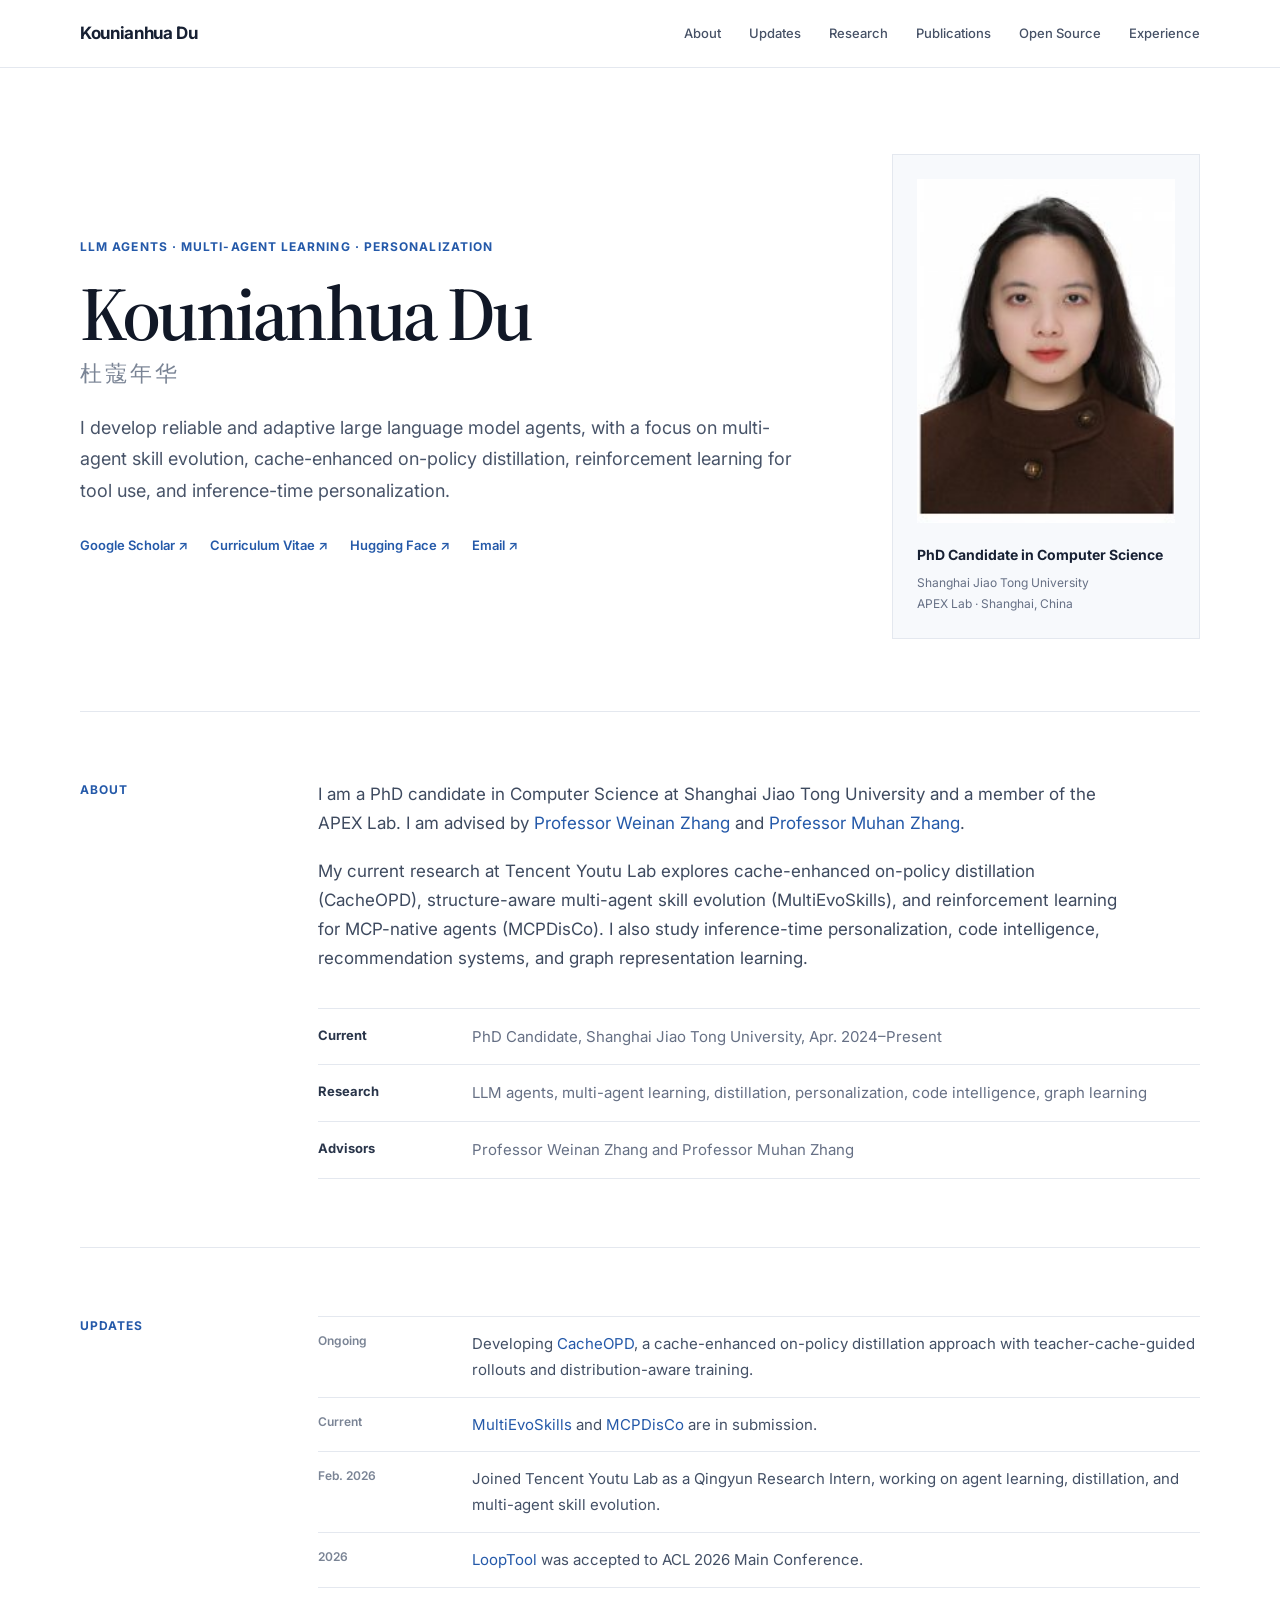
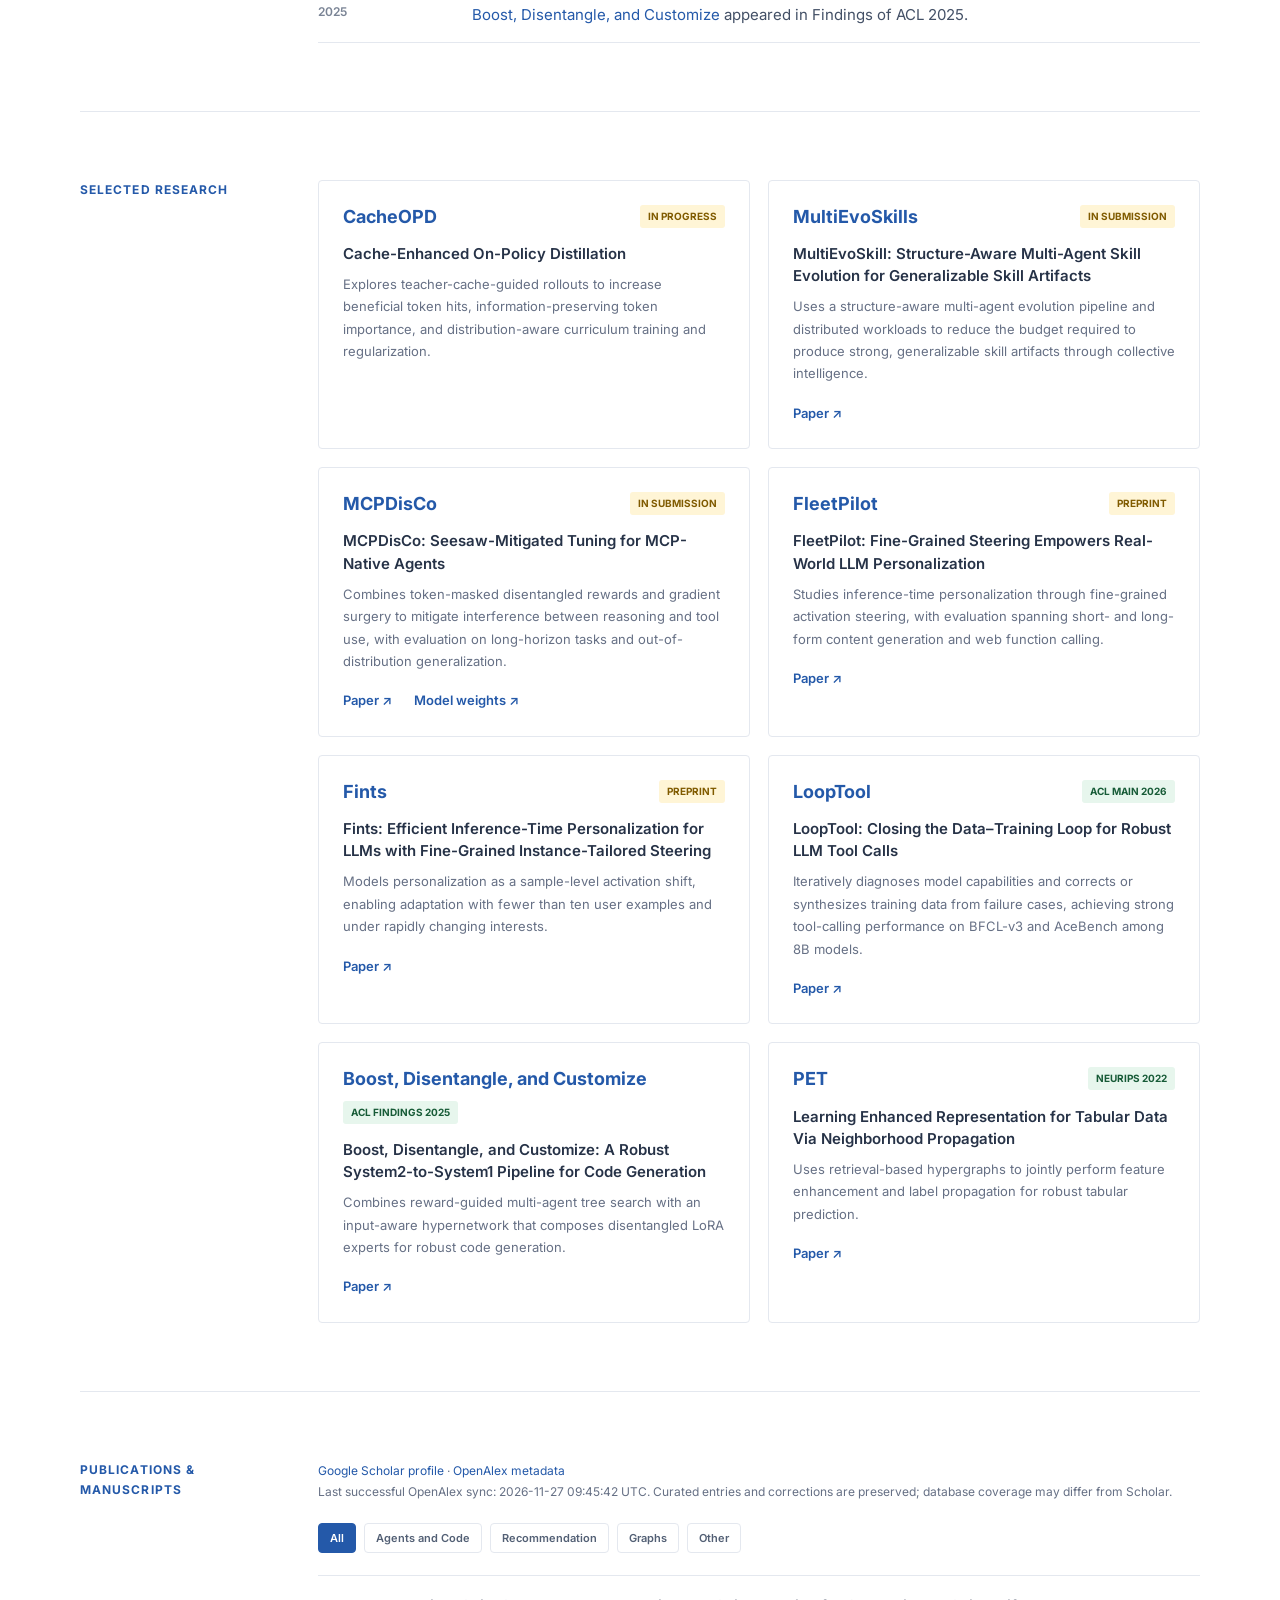
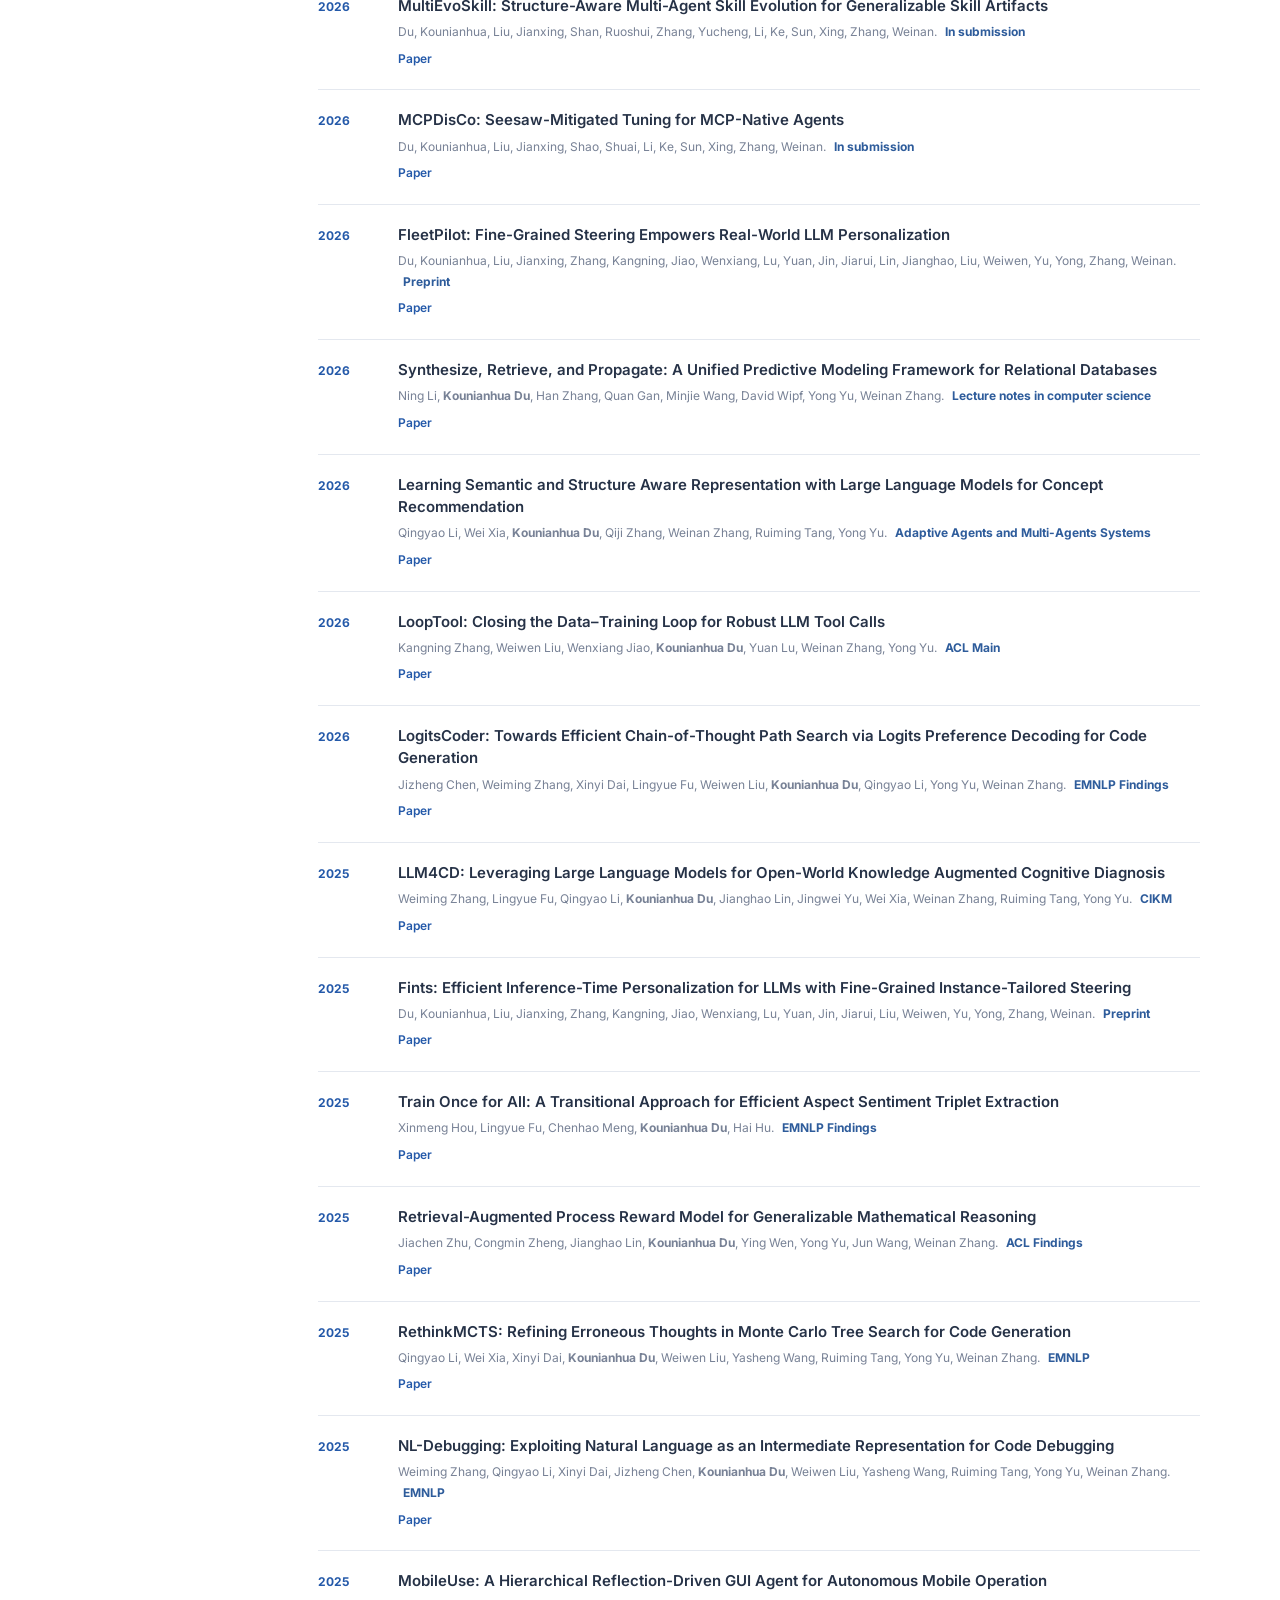
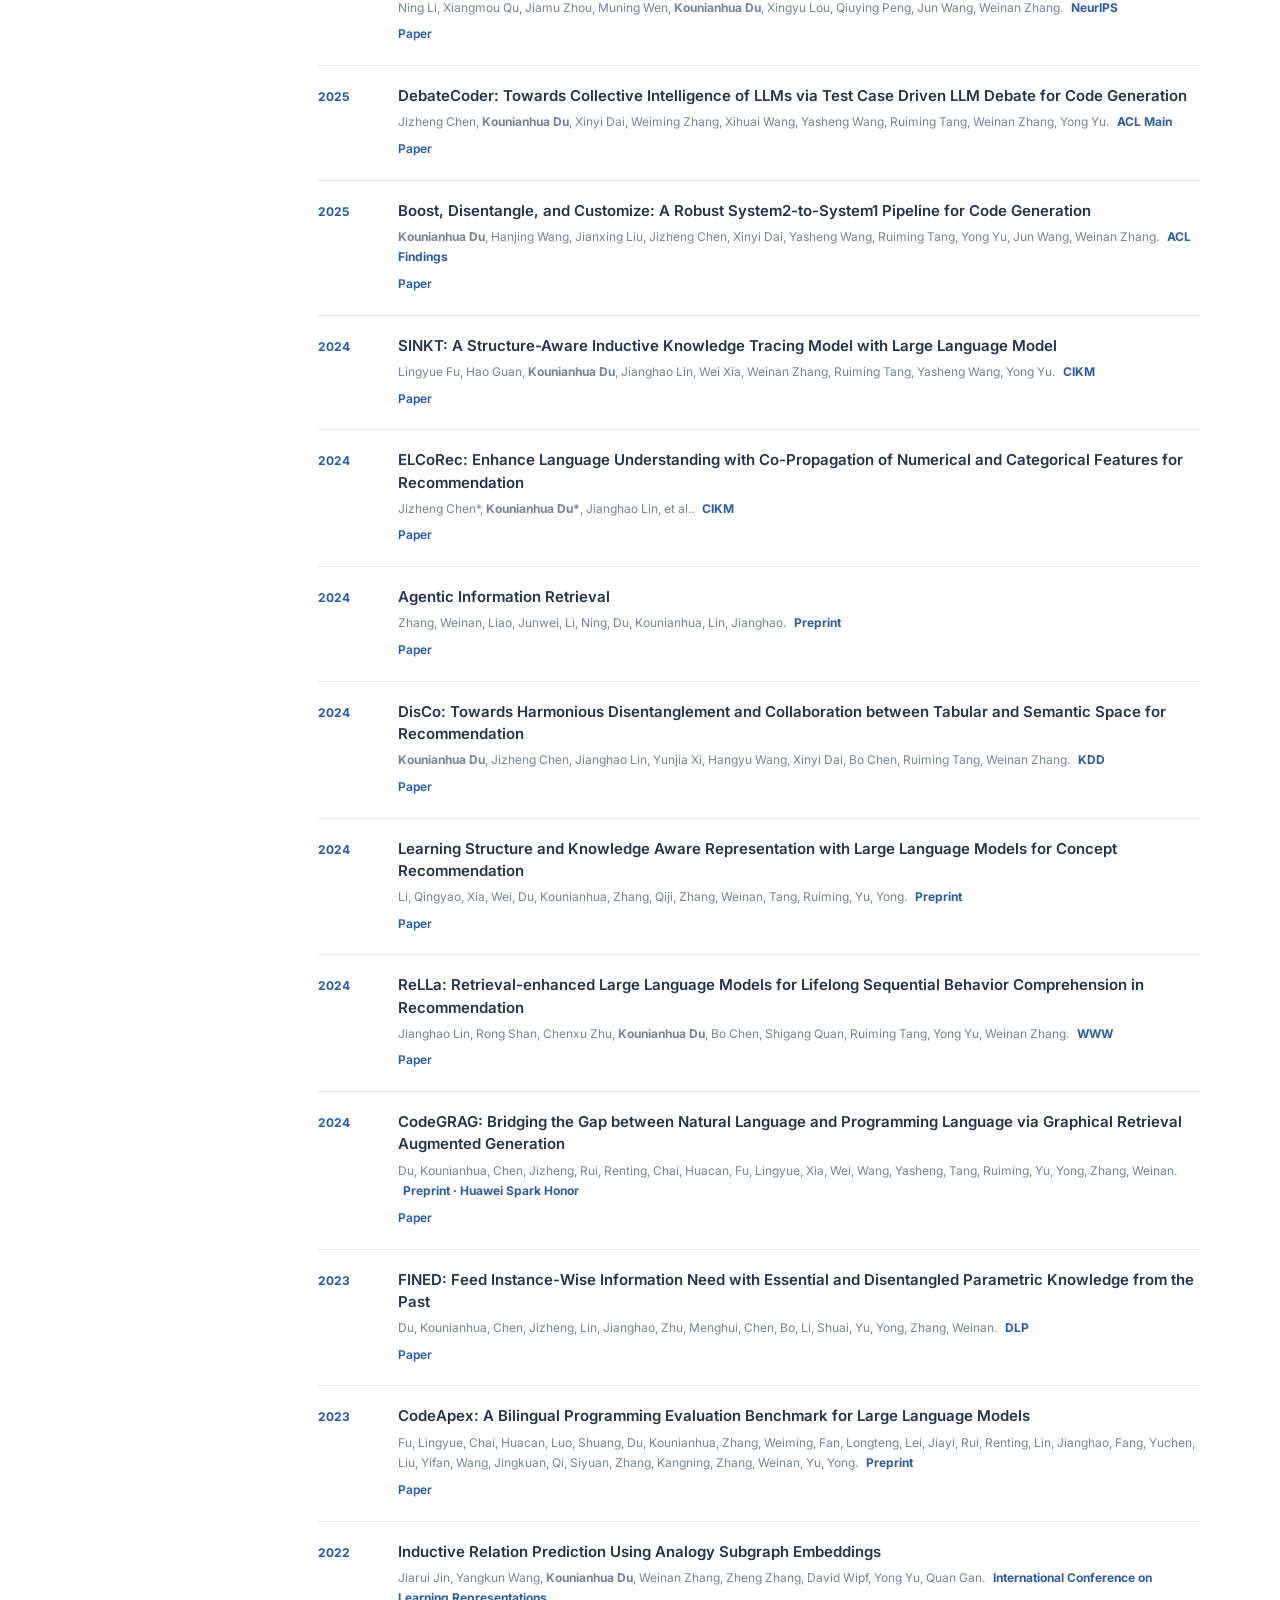
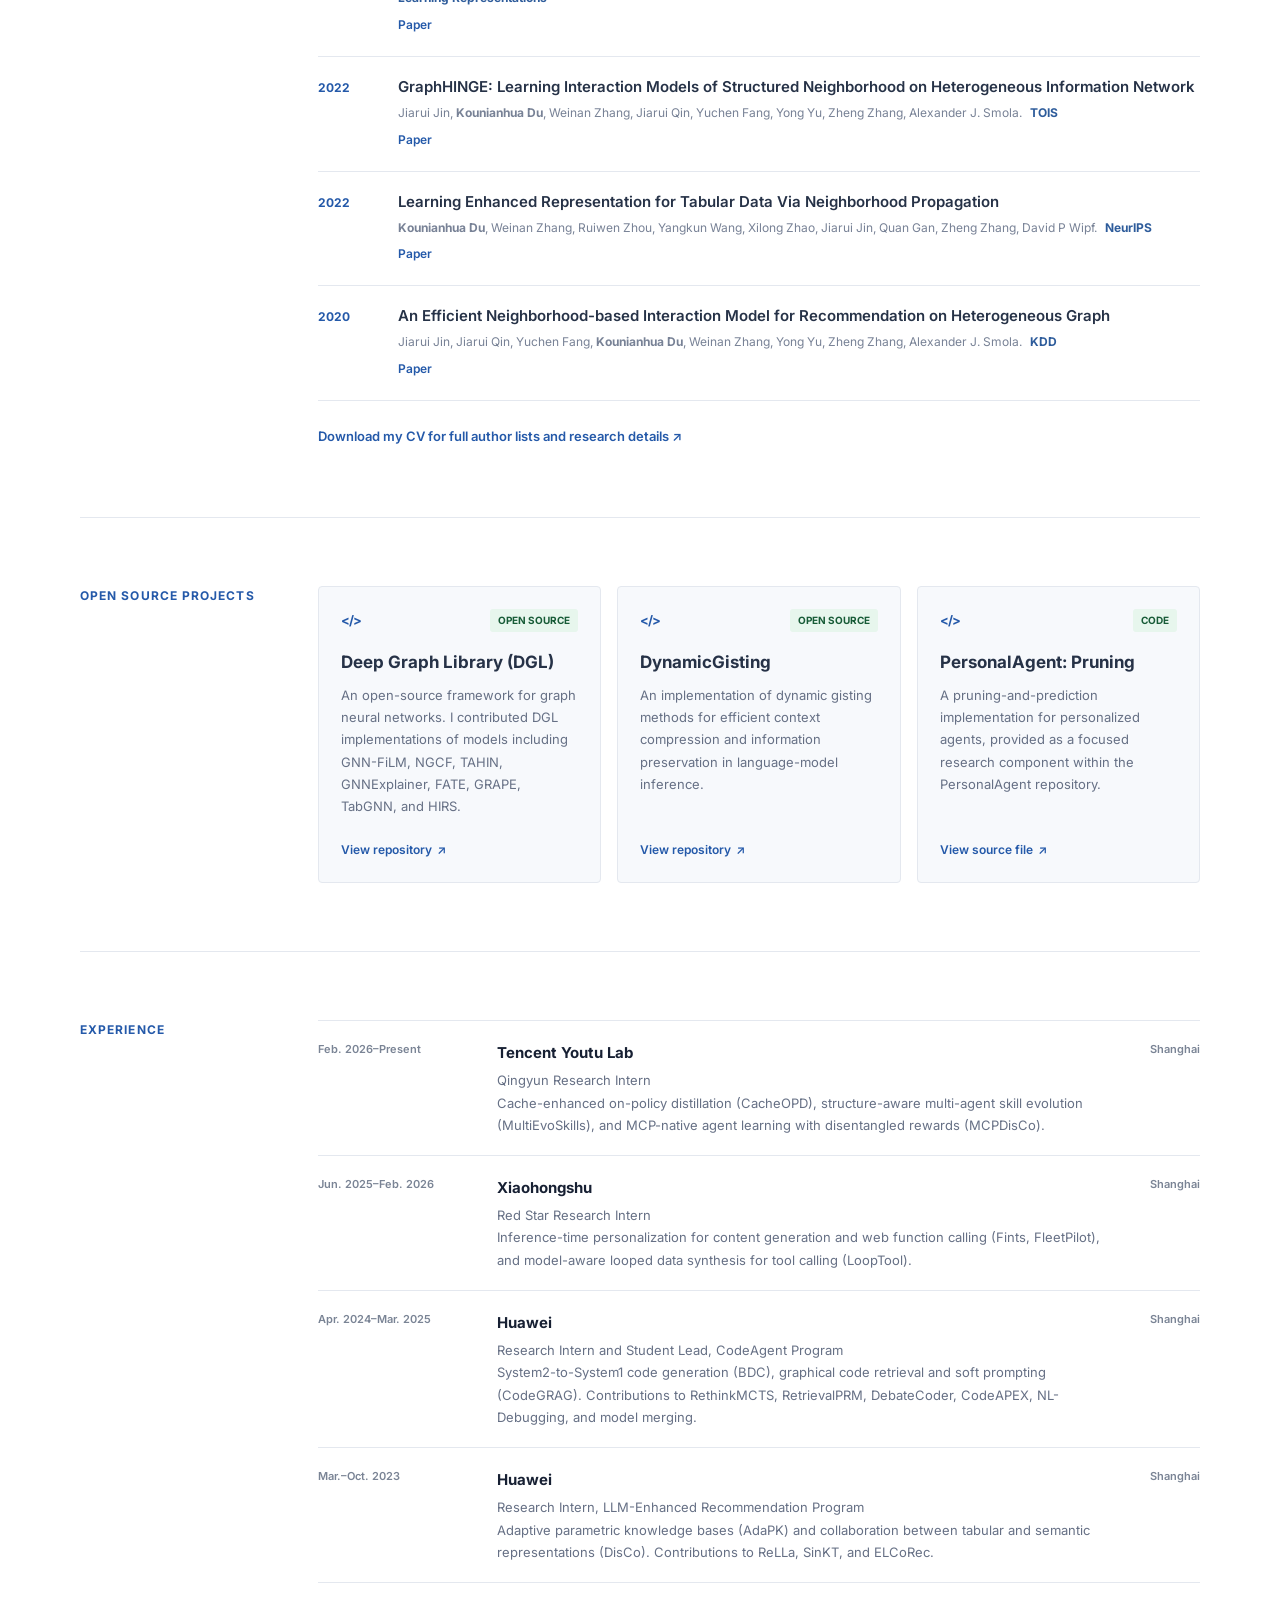
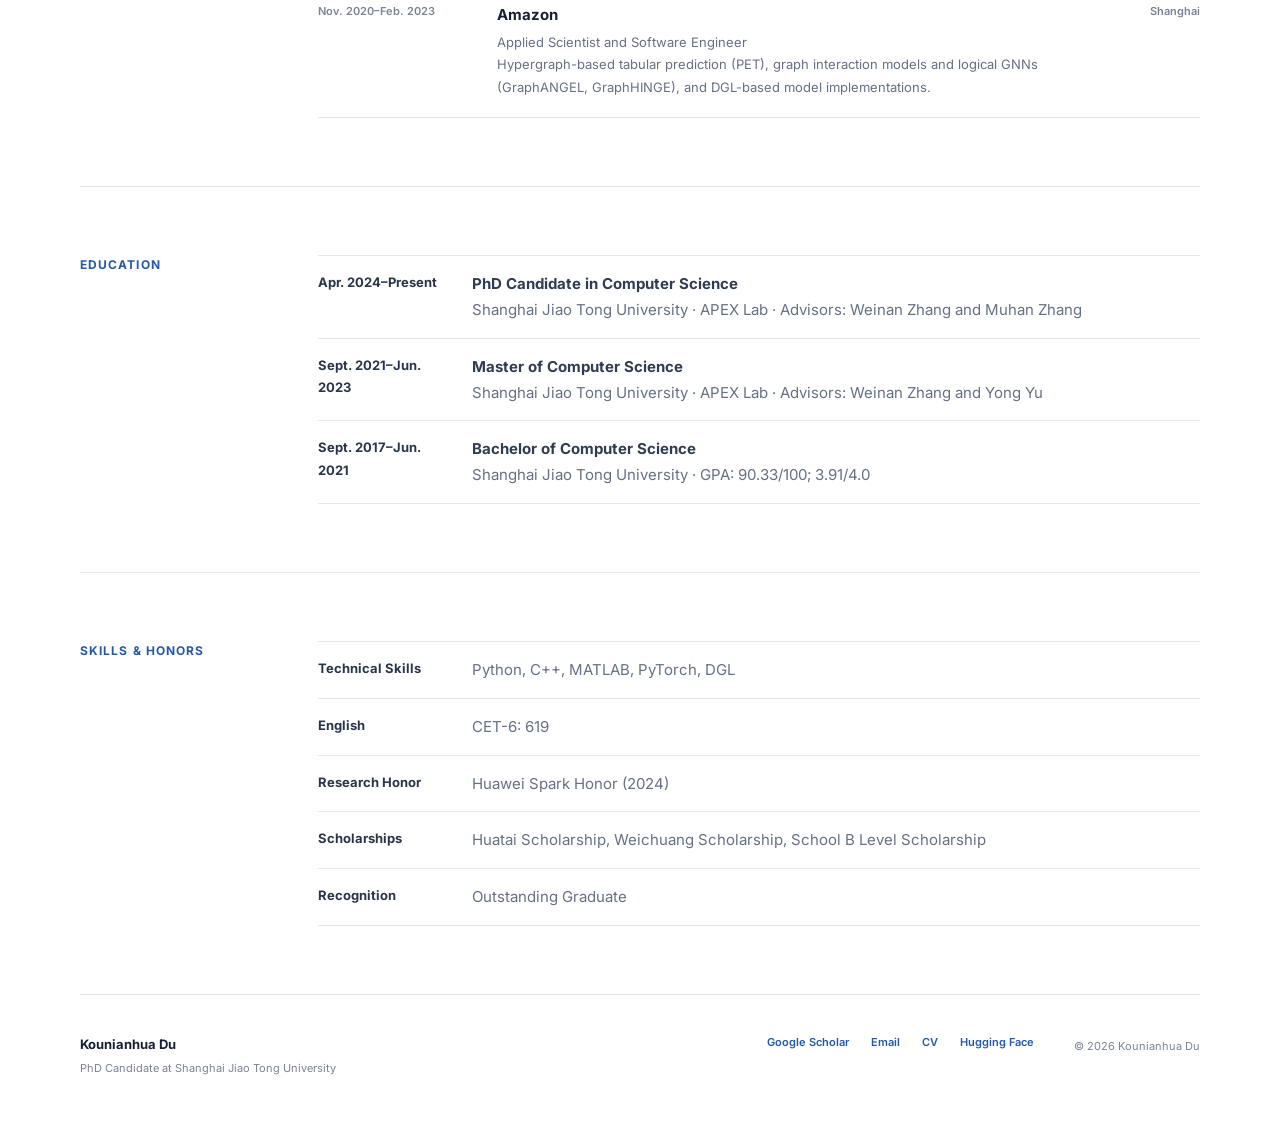
==== commit 46dd5170: "Update publication metadata and static homepage" ====
--- a/index.html
+++ b/index.html
@@ -132,7 +132,7 @@
     <section class="section-block" id="publications">
       <div class="section-heading"><p>Publications &amp; Manuscripts</p></div>
       <div class="section-body">
-        <p class="publication-source"><a href="https://scholar.google.com/citations?user=3iWnom0AAAAJ&amp;hl=en&amp;sortby=pubdate" target="_blank" rel="noreferrer">Google Scholar profile</a> · <a href="https://openalex.org/A5074618552" target="_blank" rel="noreferrer">OpenAlex metadata</a><br>Last successful OpenAlex sync: 2026-11-26 09:40:35 UTC. Curated entries and corrections are preserved; database coverage may differ from Scholar.</p>
+        <p class="publication-source"><a href="https://scholar.google.com/citations?user=3iWnom0AAAAJ&amp;hl=en&amp;sortby=pubdate" target="_blank" rel="noreferrer">Google Scholar profile</a> · <a href="https://openalex.org/A5074618552" target="_blank" rel="noreferrer">OpenAlex metadata</a><br>Last successful OpenAlex sync: 2026-11-27 09:45:42 UTC. Curated entries and corrections are preserved; database coverage may differ from Scholar.</p>
         <div class="filters" role="group" aria-label="Filter publications">
           <button class="active" data-filter="all">All</button>
           <button data-filter="agents">Agents and Code</button>
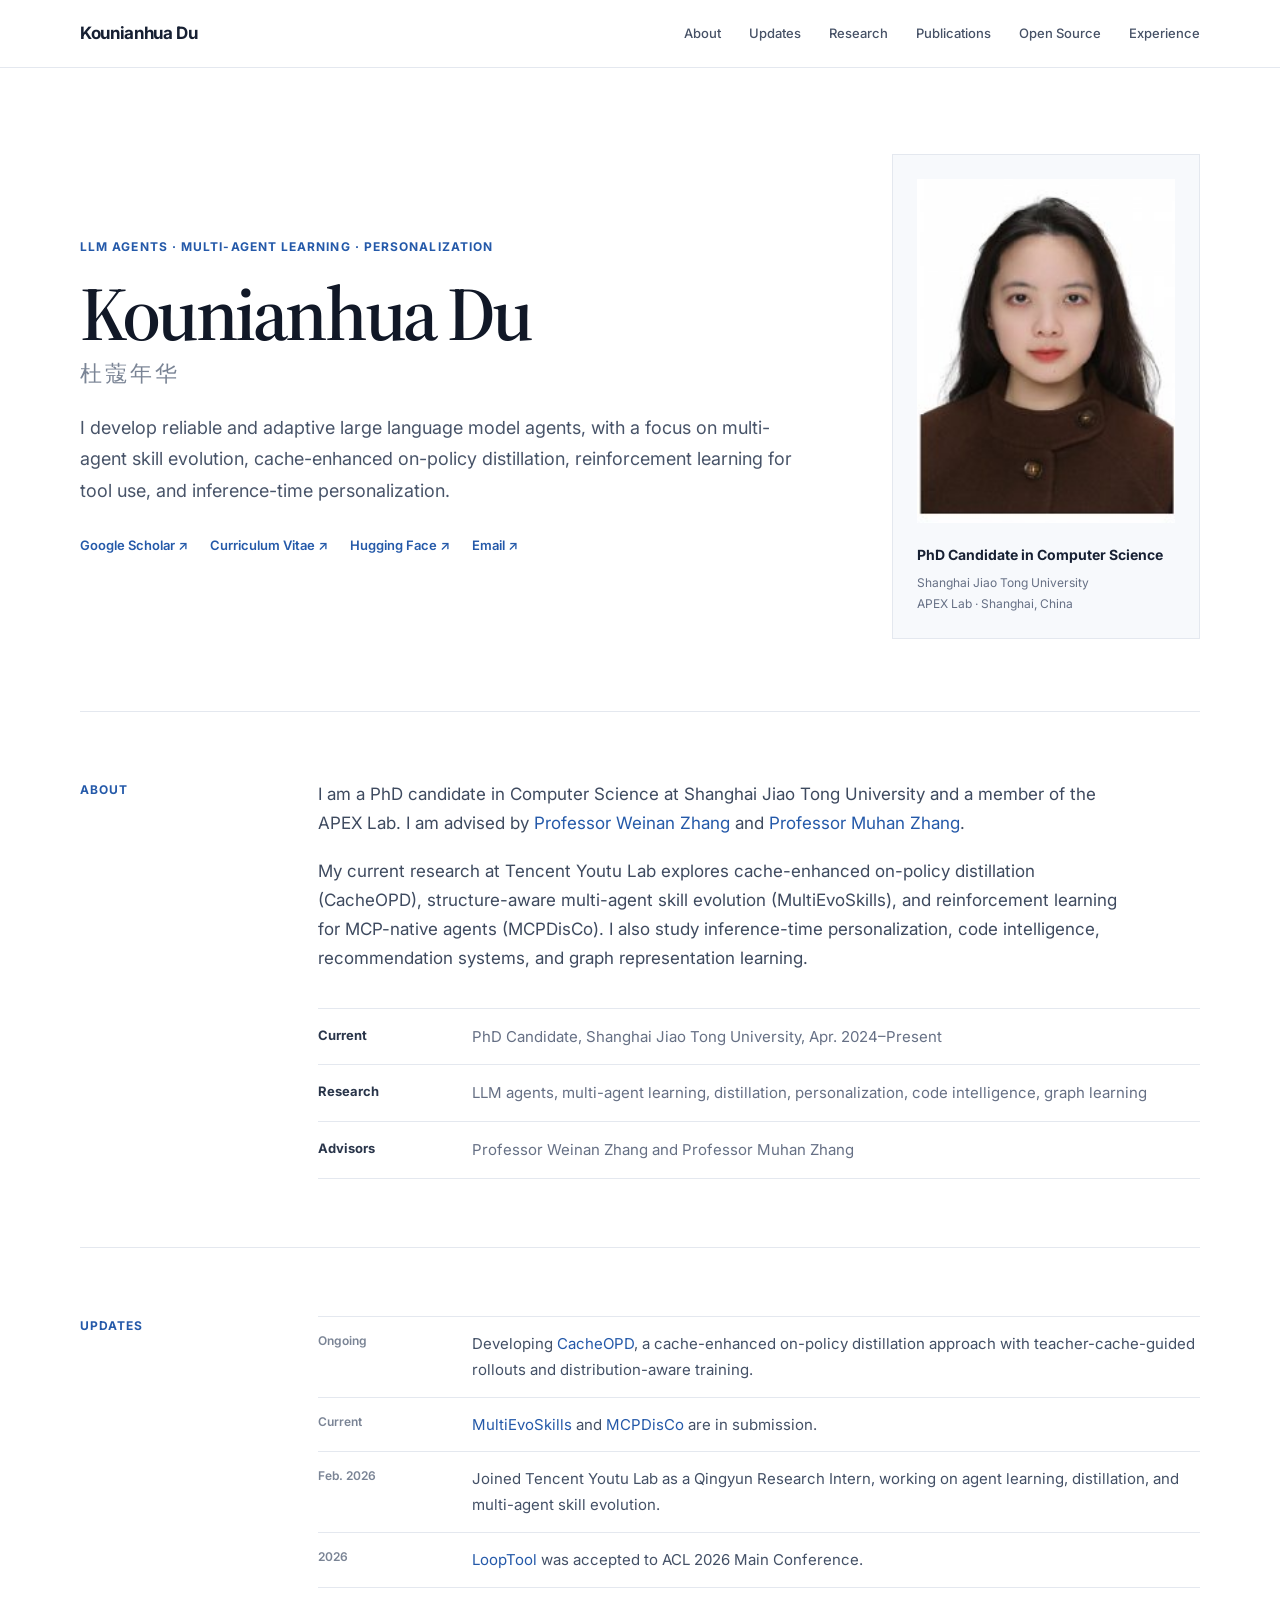
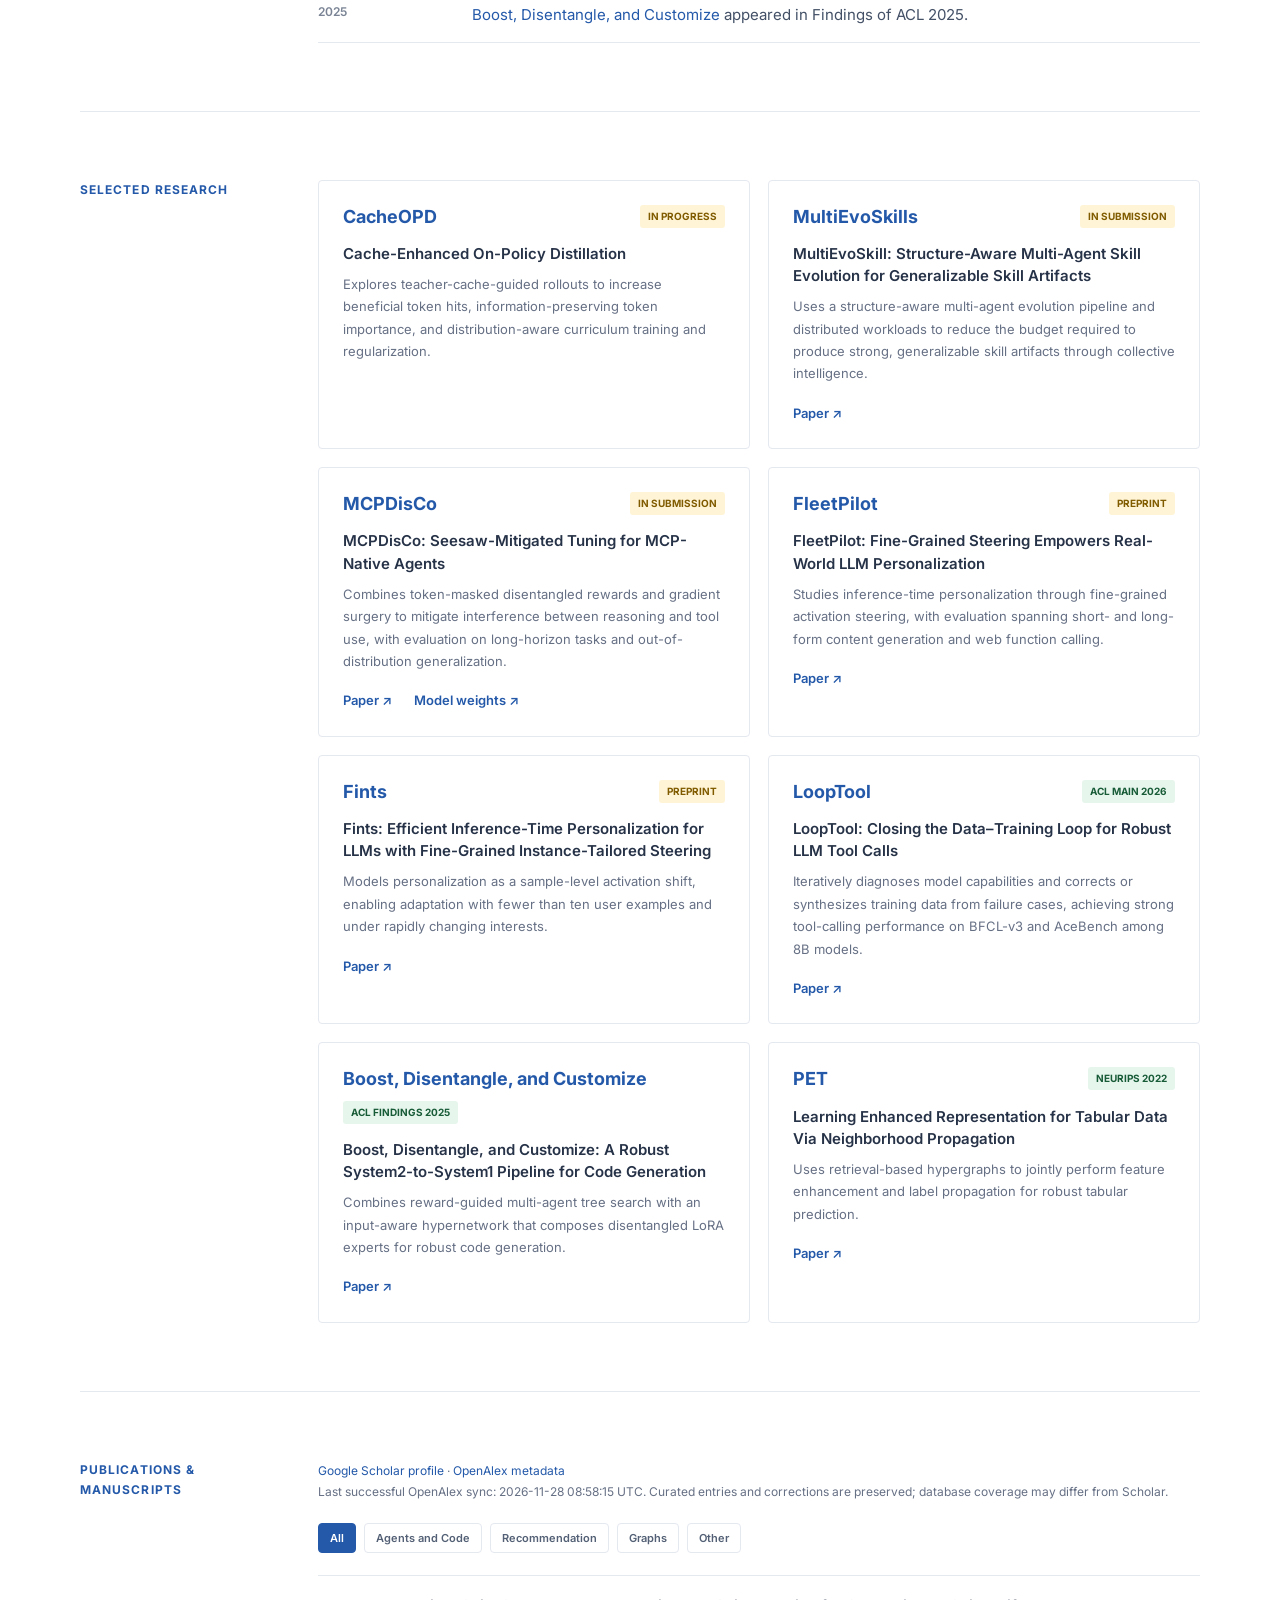
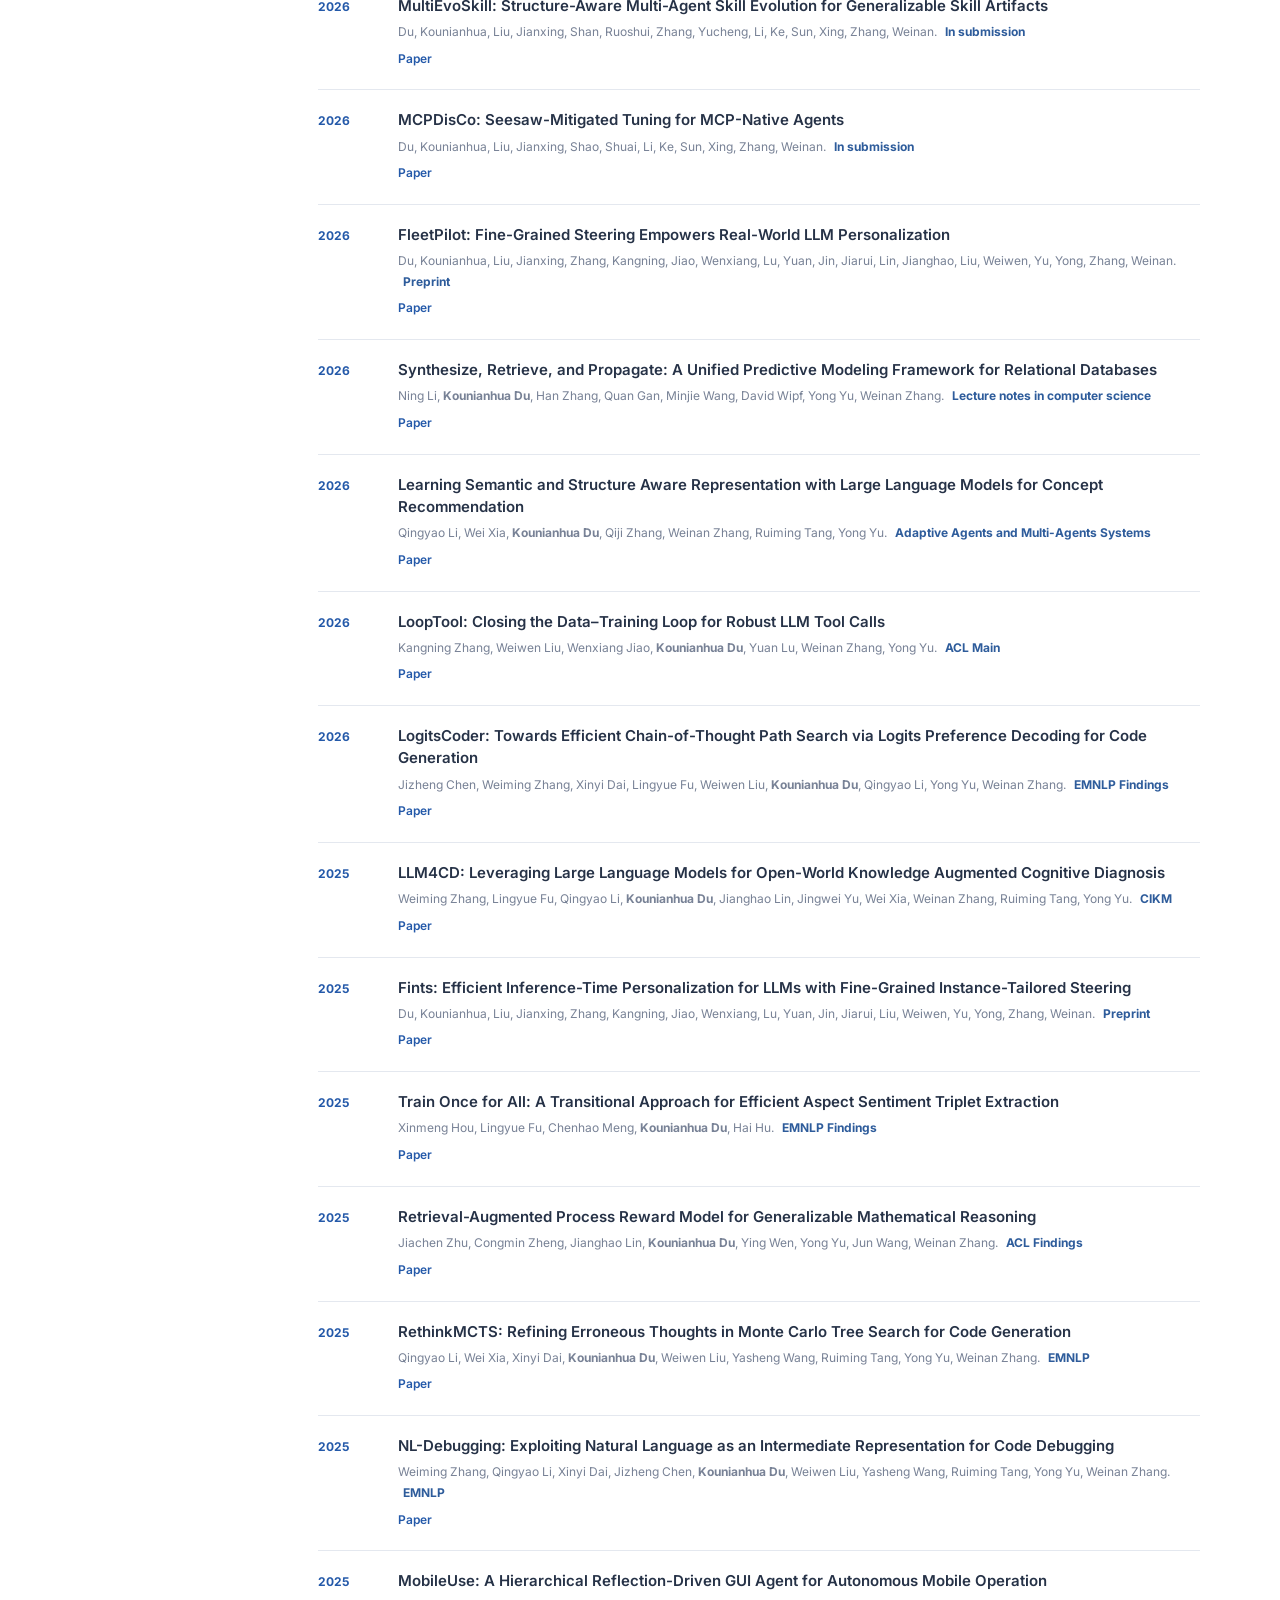
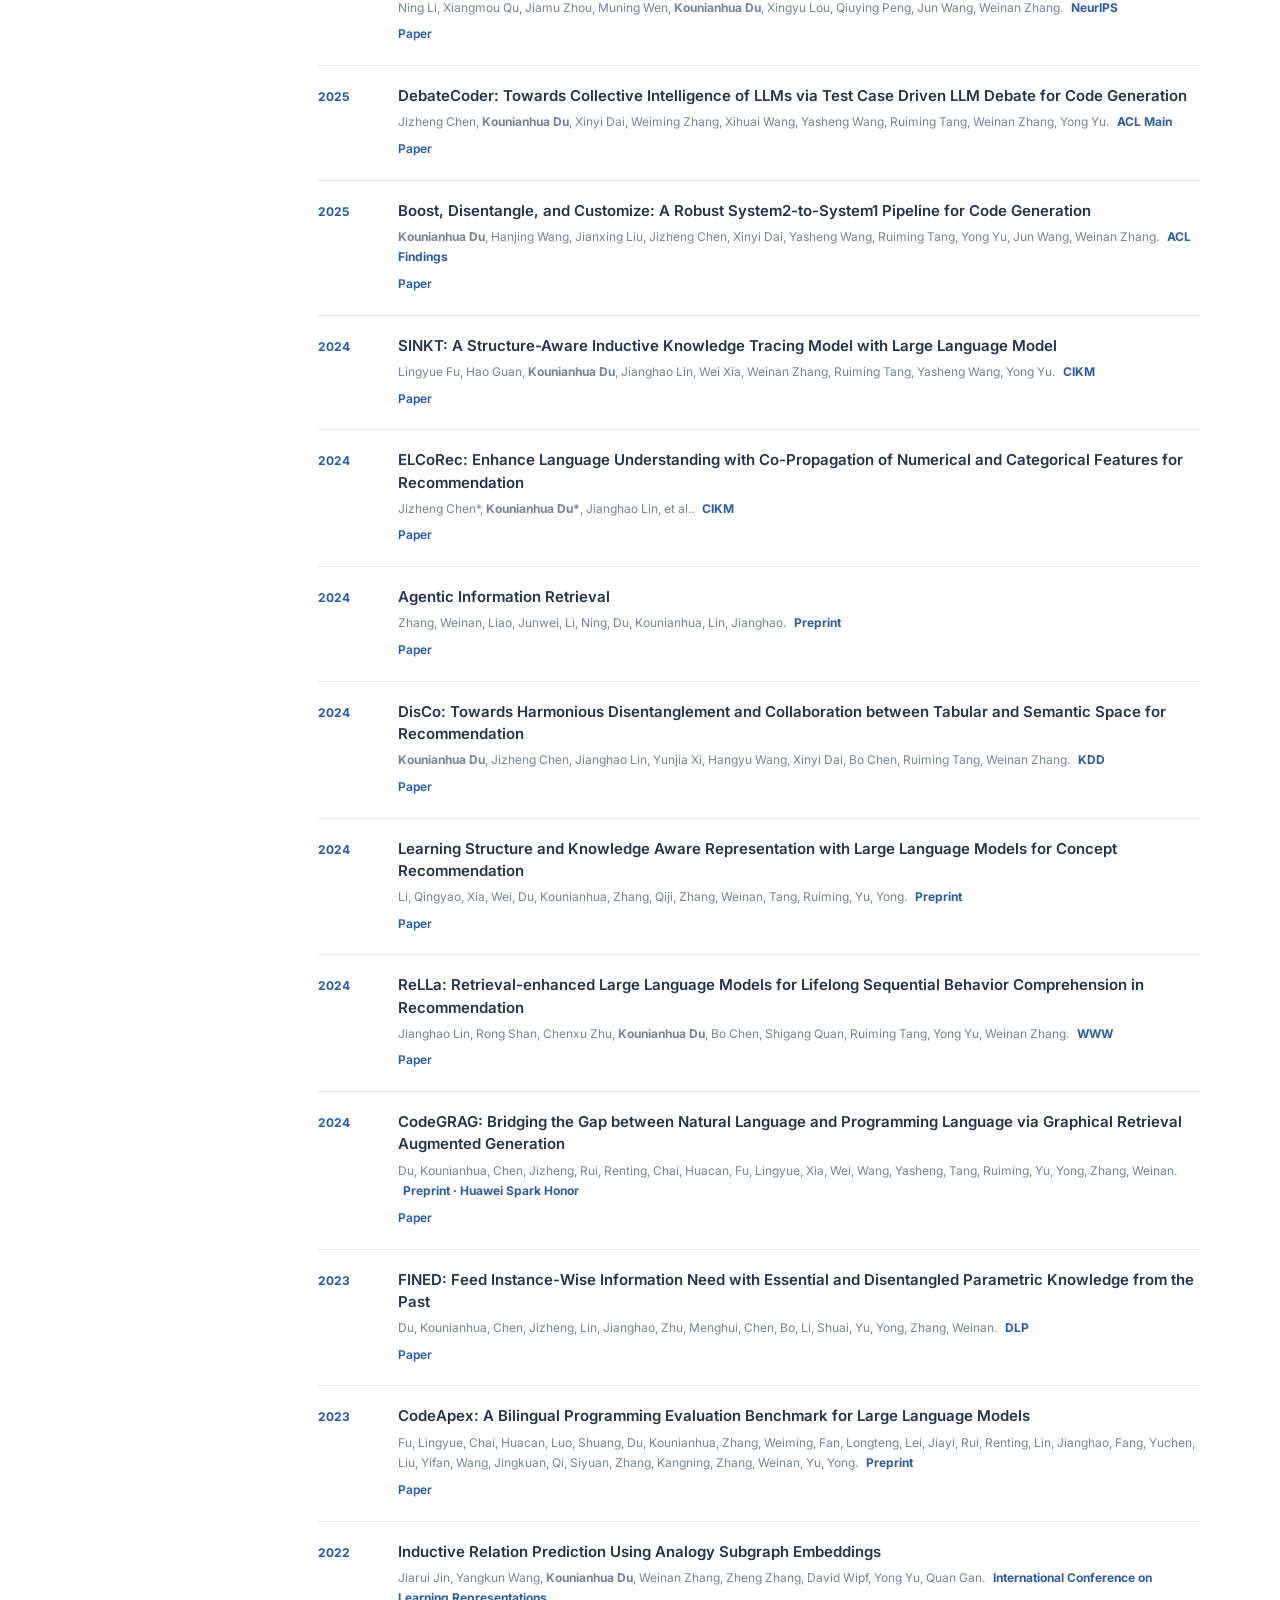
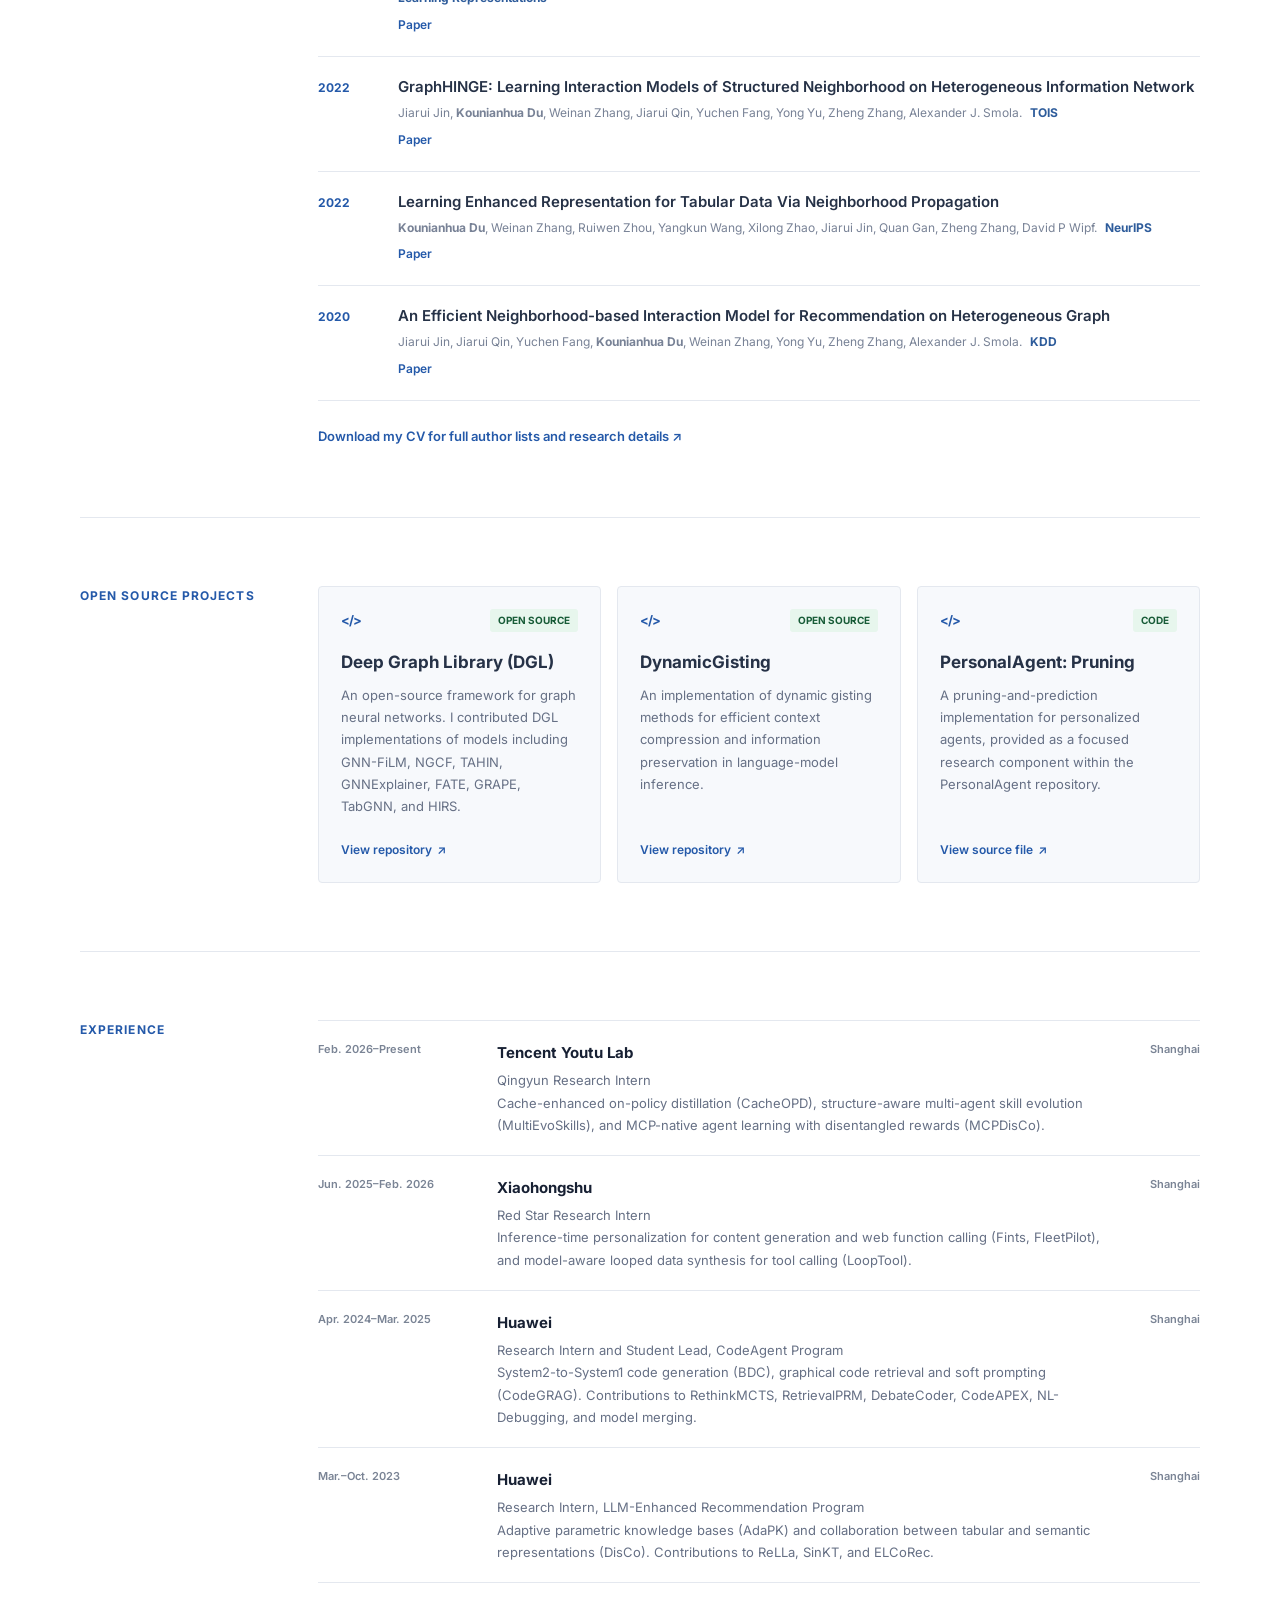
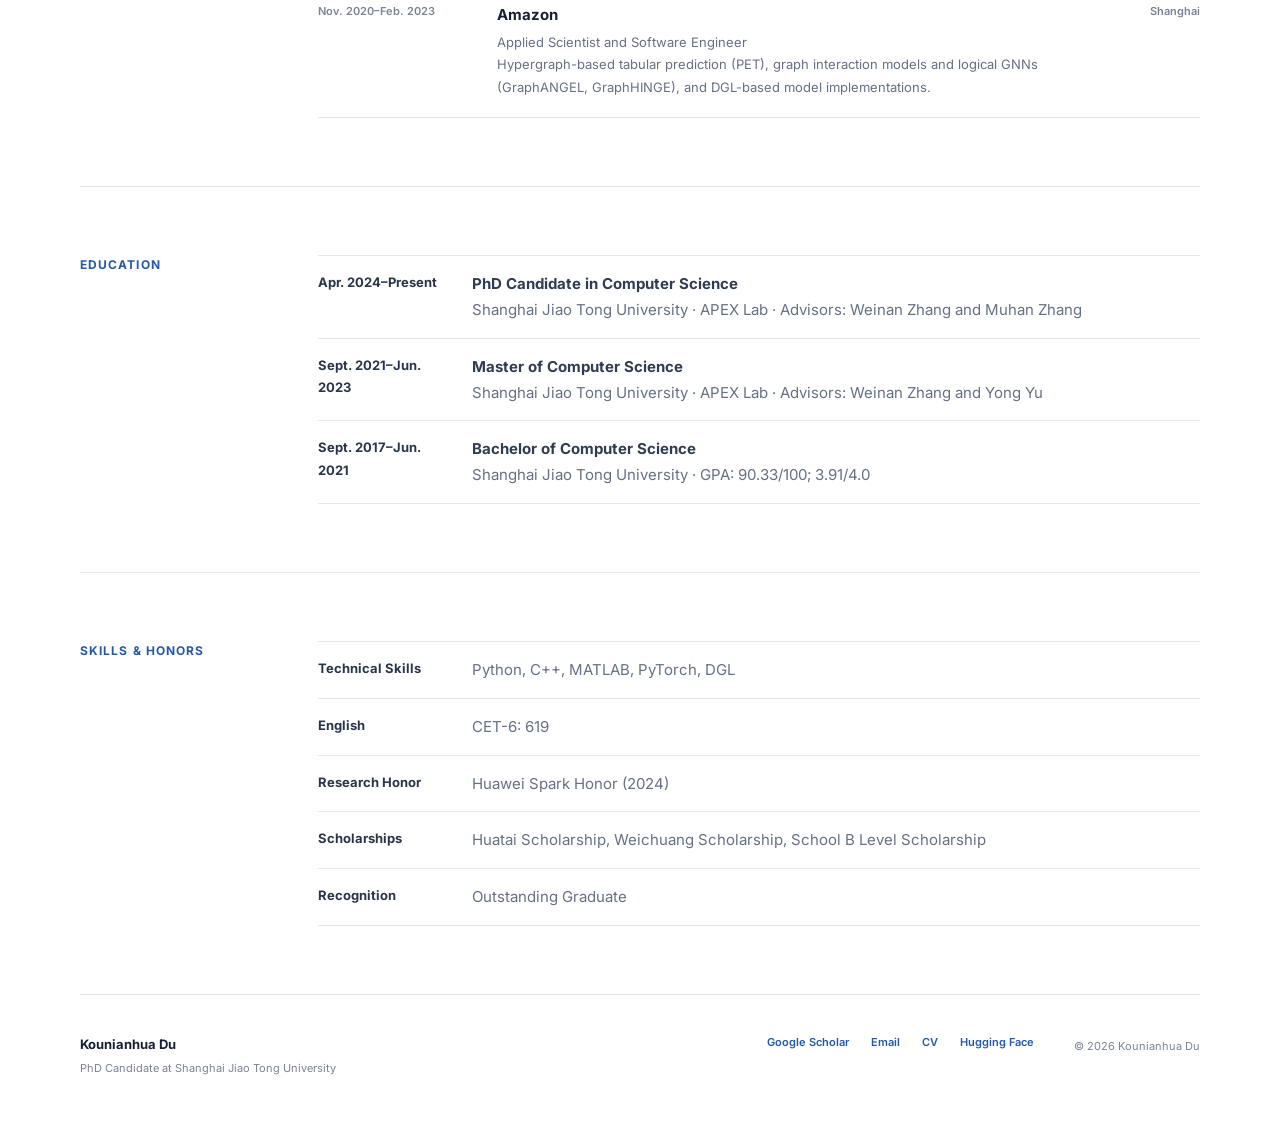
==== commit 76f0638c: "Update publication metadata and static homepage" ====
--- a/index.html
+++ b/index.html
@@ -132,7 +132,7 @@
     <section class="section-block" id="publications">
       <div class="section-heading"><p>Publications &amp; Manuscripts</p></div>
       <div class="section-body">
-        <p class="publication-source"><a href="https://scholar.google.com/citations?user=3iWnom0AAAAJ&amp;hl=en&amp;sortby=pubdate" target="_blank" rel="noreferrer">Google Scholar profile</a> · <a href="https://openalex.org/A5074618552" target="_blank" rel="noreferrer">OpenAlex metadata</a><br>Last successful OpenAlex sync: 2026-11-27 09:45:42 UTC. Curated entries and corrections are preserved; database coverage may differ from Scholar.</p>
+        <p class="publication-source"><a href="https://scholar.google.com/citations?user=3iWnom0AAAAJ&amp;hl=en&amp;sortby=pubdate" target="_blank" rel="noreferrer">Google Scholar profile</a> · <a href="https://openalex.org/A5074618552" target="_blank" rel="noreferrer">OpenAlex metadata</a><br>Last successful OpenAlex sync: 2026-11-28 08:58:15 UTC. Curated entries and corrections are preserved; database coverage may differ from Scholar.</p>
         <div class="filters" role="group" aria-label="Filter publications">
           <button class="active" data-filter="all">All</button>
           <button data-filter="agents">Agents and Code</button>
